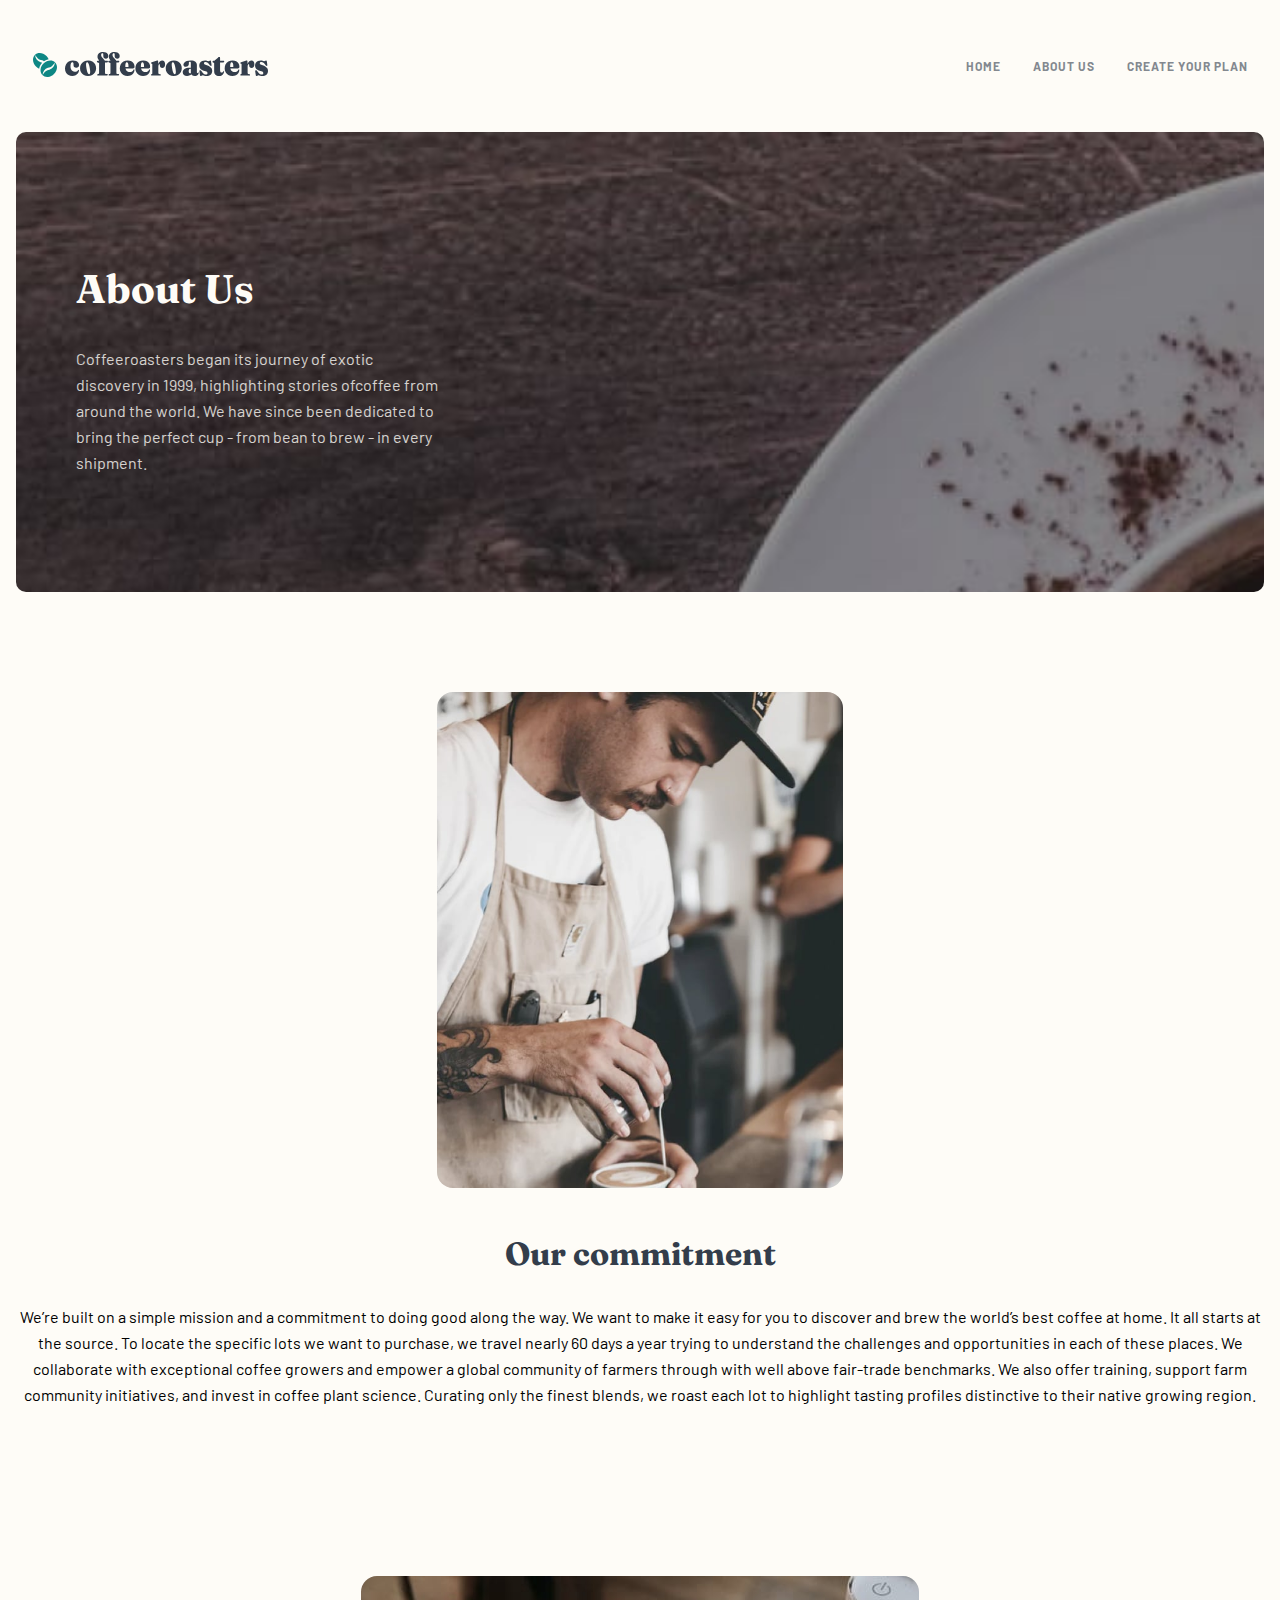
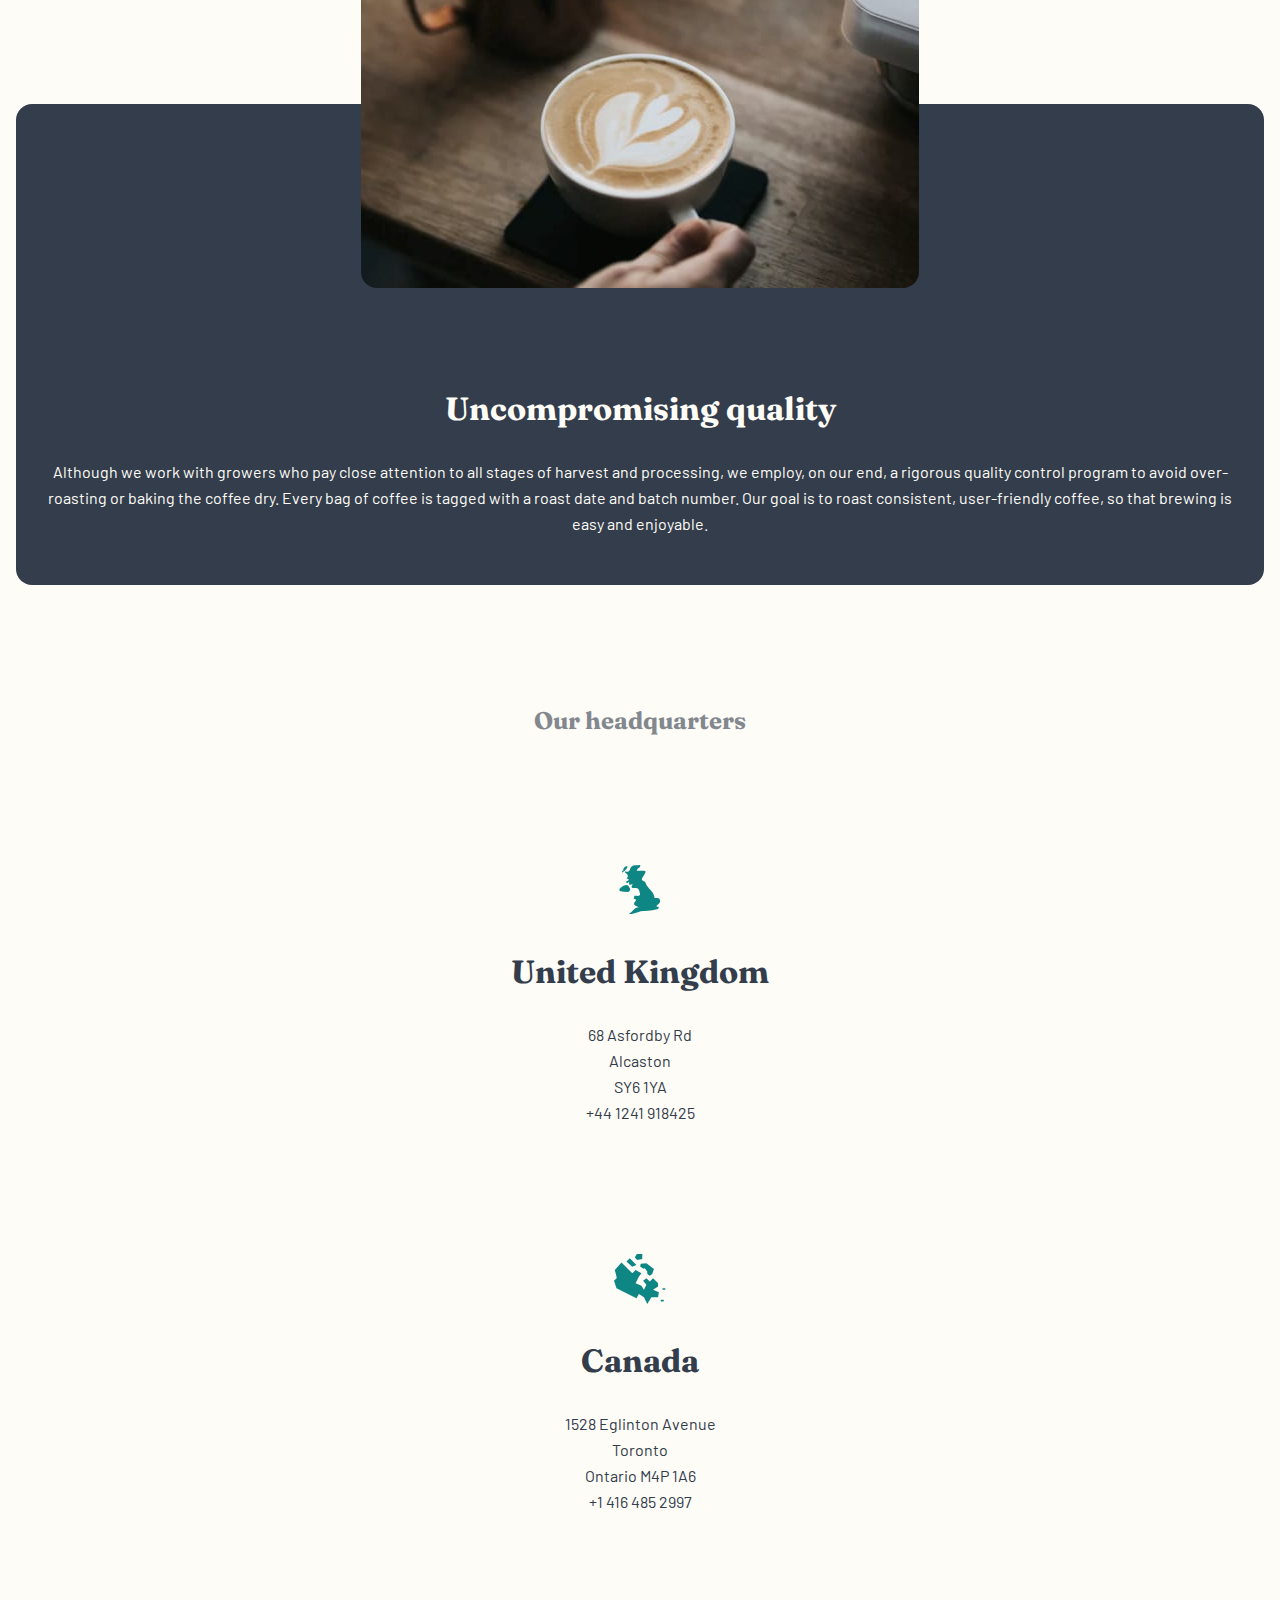
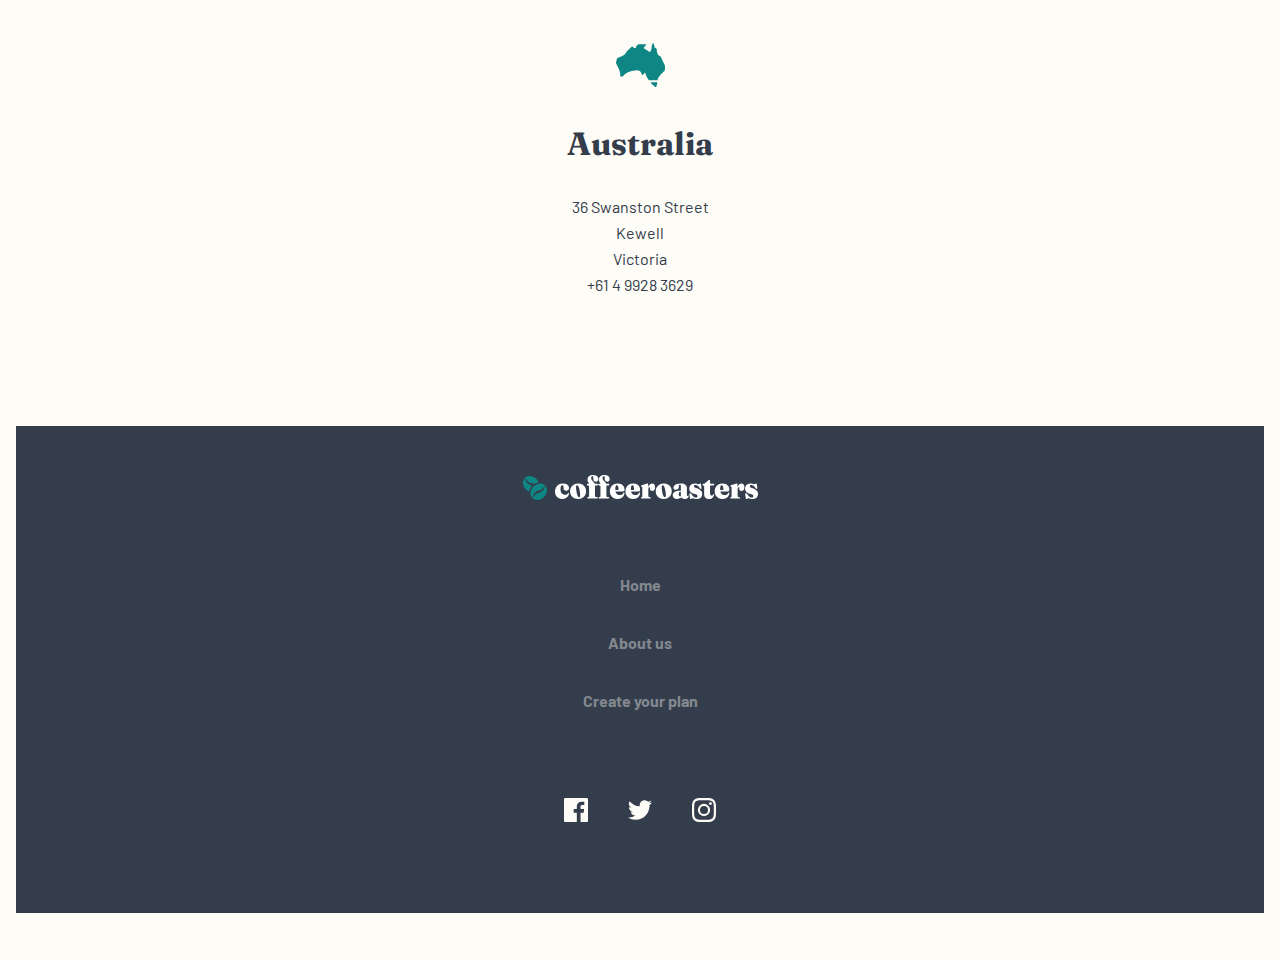
==== about.html @ 96680d14 "process tabelt version done and made a few minor adjustments to other sections" ====
<!DOCTYPE html>
<html lang="en">

<head>
  <meta charset="UTF-8">
  <meta name="viewport" content="width=device-width, initial-scale=1.0">

  <link rel="icon" type="image/png" sizes="32x32" href="./assets/favicon-32x32.png">
  <link rel="preconnect" href="https://fonts.gstatic.com">
  <link href="https://fonts.googleapis.com/css2?family=Barlow:wght@400;700&family=Fraunces:wght@900&display=swap"
    rel="stylesheet">
  <link rel="stylesheet" href="./css/styles.min.css">
  <title>About | Coffeeroasters subscription site</title>
</head>

<body>

  <header>
    <nav class="nav">
      <div class="container">
        <div class="nav__logo">
          <a href="#">
            <img src="./assets/shared/desktop/logo.svg" alt="image of coffeeroasters logo">
          </a>
        </div>
        <a class="nav__mobile-btn" href="#" aria-label="Open mobile menu">
          <img id="toggleBtnImg" src="./assets/shared/mobile/icon-hamburger.svg" alt="open mobile menu bars">
        </a>
        <div class="nav__mobile-menu close">
          <ul class="nav__list">
            <li class="nav__item"><a class="nav__link" href="index.html">Home</a></li>
            <li class="nav__item"><a class="nav__link" href="about.html">About us</a></li>
            <li class="nav__item"><a class="nav__link" href="plan.html">Create your plan</a></li>
          </ul>
        </div>

        <div class="nav__menu">
          <ul class="nav__list">
            <li class="nav__item"><a class="nav__link" href="#">Home</a></li>
            <li class="nav__item"><a class="nav__link" href="about.html">About us</a></li>
            <li class="nav__item"><a class="nav__link" href="plan.html">Create your plan</a></li>
          </ul>
        </div>
      </div>
    </nav>
  </header>

  <div class="container">
    <section class="banner" id="aboutBanner">
      <div class="banner__inner">
        <h2>About Us</h2>
        <p> Coffeeroasters began its journey of exotic discovery in 1999, highlighting stories ofcoffee from around the
          world. We have since been dedicated to bring the perfect cup - from bean to brew - in every shipment.
        </p>
      </div>
    </section>
  </div>

  <main>
    <div class="container">

      <section class="commitment">
        <img src="./assets/about/mobile/image-commitment.jpg" alt="image of a worker making coffee">
        <div>
          <h3>Our commitment</h3>
          <p> We’re built on a simple mission and a commitment to doing good along the way. We want to make it easy for
            you to discover and brew the world’s best coffee at home. It all starts at the source. To locate the
            specific
            lots we want to purchase, we travel nearly 60 days a year trying to understand the challenges and
            opportunities in each of these places. We collaborate with exceptional coffee growers and empower a global
            community of farmers through with well above fair-trade benchmarks. We also offer training, support farm
            community initiatives, and invest in coffee plant science. Curating only the finest blends, we roast each
            lot
            to highlight tasting profiles distinctive to their native growing region.</p>
        </div>
      </section>

      <section class="quality">
        <img src="./assets/about/mobile/image-quality.jpg" alt="image of quality coffee sitting on a table">
        <div>
          <h3>Uncompromising quality</h3>
          <p> Although we work with growers who pay close attention to all stages of harvest and processing, we employ,
            on
            our end, a rigorous quality control program to avoid over-roasting or baking the coffee dry. Every bag of
            coffee is tagged with a roast date and batch number. Our goal is to roast consistent, user-friendly coffee,
            so
            that brewing is easy and enjoyable.</p>
        </div>
      </section>

      <section class="locations">
        <h4>Our headquarters</h4>

        <div class="locations__all-locations">

          <div class="locations__location">
            <img src="./assets/about/desktop/illustration-uk.svg" alt="image illustration of the United Kingdom">
            <h3>United Kingdom</h3>
            <address>
              68 Asfordby Rd<br />
              Alcaston<br />
              SY6 1YA<br />
              +44 1241 918425<br />
            </address>
          </div>

          <div class="locations__location">
            <img src="./assets/about/desktop/illustration-canada.svg" alt="image illustration of Canada">
            <h3>Canada</h3>
            <address>
              1528 Eglinton Avenue<br />
              Toronto<br />
              Ontario M4P 1A6<br />
              +1 416 485 2997<br />
            </address>
          </div>

          <div class="locations__location">
            <img src="./assets/about/desktop/illustration-australia.svg" alt="image illustration of Australia">
            <h3>Australia</h3>
            <address>
              36 Swanston Street<br />
              Kewell<br />
              Victoria<br />
              +61 4 9928 3629<br />
            </address>
          </div>

        </div>
      </section>

    </div>
  </main>

  <div class="container">
    <footer class="footer">
      <div class="footer__logo">
        <a href="#">
          <img src="./assets/shared/desktop/logo-white.svg" alt="">
        </a>
      </div>
      <ul class="footer__list">
        <li class="footer__item"><a class="footer__link" href="index.html">Home</a></li>
        <li class="footer__item"><a class="footer__link" href="about.html">About us</a></li>
        <li class="footer__item"><a class="footer__link" href="plan.html">Create your plan</a></li>
      </ul>
      <ul class="footer__social">
        <li>
          <a href="">
            <img src="./assets/shared/desktop/icon-facebook.svg" alt="Facebook link to Joseph Lynn's profile">
          </a>
        </li>
        <li>
          <a href="">
            <img src="./assets/shared/desktop/icon-twitter.svg" alt="Twitter link to Joseph Lynn's profile">
          </a>
        </li>
        <li>
          <a href="">
            <img src="./assets/shared/desktop/icon-instagram.svg" alt="Insagram link to Joseph Lynn's profile">
          </a>
        </li>
      </ul>
    </footer>
  </div>

  <script src="./main.js"></script>
</body>

</html>
---- css/styles.min.css ----
/*! normalize.css v8.0.1 | MIT License | github.com/necolas/normalize.css */html{line-height:1.15;-webkit-text-size-adjust:100%}body{margin:0}main{display:block}h1{font-size:2em;margin:0.67em 0}hr{-webkit-box-sizing:content-box;box-sizing:content-box;height:0;overflow:visible}pre{font-family:monospace, monospace;font-size:1em}a{background-color:transparent}abbr[title]{border-bottom:none;text-decoration:underline;-webkit-text-decoration:underline dotted;text-decoration:underline dotted}b,strong{font-weight:bolder}code,kbd,samp{font-family:monospace, monospace;font-size:1em}small{font-size:80%}sub,sup{font-size:75%;line-height:0;position:relative;vertical-align:baseline}sub{bottom:-0.25em}sup{top:-0.5em}img{border-style:none}button,input,optgroup,select,textarea{font-family:inherit;font-size:100%;line-height:1.15;margin:0}button,input{overflow:visible}button,select{text-transform:none}button,[type="button"],[type="reset"],[type="submit"]{-webkit-appearance:button}button::-moz-focus-inner,[type="button"]::-moz-focus-inner,[type="reset"]::-moz-focus-inner,[type="submit"]::-moz-focus-inner{border-style:none;padding:0}button:-moz-focusring,[type="button"]:-moz-focusring,[type="reset"]:-moz-focusring,[type="submit"]:-moz-focusring{outline:1px dotted ButtonText}fieldset{padding:0.35em 0.75em 0.625em}legend{-webkit-box-sizing:border-box;box-sizing:border-box;color:inherit;display:table;max-width:100%;padding:0;white-space:normal}progress{vertical-align:baseline}textarea{overflow:auto}[type="checkbox"],[type="radio"]{-webkit-box-sizing:border-box;box-sizing:border-box;padding:0}[type="number"]::-webkit-inner-spin-button,[type="number"]::-webkit-outer-spin-button{height:auto}[type="search"]{-webkit-appearance:textfield;outline-offset:-2px}[type="search"]::-webkit-search-decoration{-webkit-appearance:none}::-webkit-file-upload-button{-webkit-appearance:button;font:inherit}details{display:block}summary{display:list-item}template{display:none}[hidden]{display:none}img{max-width:100%}header{position:relative;margin-top:2rem;margin-bottom:2rem;min-height:3rem}ul{list-style-type:none;margin:0;padding:0}body{margin-bottom:3rem}button{cursor:pointer}body{font-family:'Barlow', sans-serif;font-size:1rem;line-height:1.625rem}h1,h2,h3,h4,.alt-title{font-family:'Fraunces', serif}.alt-title{font-size:3.375rem;line-height:4.5rem;text-transform:lowercase}@media (min-width: 36rem){.alt-title{font-size:4.375rem}}@media (min-width: 48rem){.alt-title{font-size:6.375rem}}@media (min-width: 62rem){.alt-title{font-size:9.375rem}}h1{font-size:4.5rem;line-height:4.5rem}h2{font-size:2.5rem;line-height:3rem}h3{font-size:2rem;line-height:2.25rem}h4{font-size:1.5rem;line-height:2rem}nav{font-family:'Barlow', sans-serif;font-size:.75rem;line-height:.938rem;letter-spacing:1px}@media (min-width: 0){.nav__link{font-family:'Fraunces', serif;font-size:2rem;line-height:2.25rem}}@media (min-width: 48rem){.nav__link{font-family:'Barlow', sans-serif;font-size:.75rem;line-height:2.25rem;text-transform:uppercase;font-weight:700}}.process__card-number{font-family:'Fraunces', serif}.btn{font-family:'Fraunces', serif}.container{padding-right:1rem;padding-left:1rem;margin-right:auto;margin-left:auto}.open{display:block}.close{display:none}.question{color:#83888F}.light-text{color:#FEFCF7 !important}.dark-bg{background-color:#333D4B;color:#FEFCF7;padding:1rem;border-radius:1rem}.dark-bg p{opacity:.8}.nav{display:-webkit-box;display:-ms-flexbox;display:flex;-webkit-box-align:center;-ms-flex-align:center;align-items:center}.nav__logo{-webkit-box-flex:1;-ms-flex:1;flex:1}.nav__logo a{padding:1rem;display:block}.nav__logo a>img{max-width:12rem}@media (min-width: 28.125rem){.nav__logo a>img{max-width:100%}}.nav__menu{display:none}@media (min-width: 48rem){.nav__menu{display:-webkit-box;display:-ms-flexbox;display:flex;-webkit-box-flex:2;-ms-flex:2;flex:2}}.nav__mobile-menu{position:absolute;top:5rem;left:0;right:0;width:100%;z-index:1;min-height:20rem;height:100vh;background:#fefcf7;background:-webkit-gradient(linear, left bottom, left top, from(rgba(254,252,247,0.5)), color-stop(55%, #fefcf7));background:linear-gradient(0deg, rgba(254,252,247,0.5) 0%, #fefcf7 55%)}@media (min-width: 48rem){.nav__mobile-menu{display:none}}.nav__list{width:100%;display:-webkit-box;display:-ms-flexbox;display:flex;-webkit-box-pack:center;-ms-flex-pack:center;justify-content:center;-webkit-box-orient:vertical;-webkit-box-direction:normal;-ms-flex-direction:column;flex-direction:column;-webkit-box-align:center;-ms-flex-align:center;align-items:center;margin-top:3rem}@media (min-width: 48rem){.nav__list{padding-right:1rem;-webkit-box-pack:end;-ms-flex-pack:end;justify-content:flex-end;-webkit-box-orient:horizontal;-webkit-box-direction:normal;-ms-flex-direction:row;flex-direction:row;margin:0}}.nav__item{text-align:center;margin-top:1rem;margin-bottom:1.25rem;-webkit-box-pack:center;-ms-flex-pack:center;justify-content:center}@media (min-width: 48rem){.nav__item{max-width:100%;margin:0}}.nav__link{text-decoration:none;color:#333D4B;width:100%;padding:1rem;display:block}@media (min-width: 48rem){.nav__link{color:#83888F}}.nav__mobile-btn{margin-top:.45rem;padding:1rem;-ms-flex-item-align:center;-ms-grid-row-align:center;align-self:center}@media (min-width: 48rem){.nav__mobile-btn{display:none}}.nav .container{width:100%;display:-webkit-box;display:-ms-flexbox;display:flex;-webkit-box-align:center;-ms-flex-align:center;align-items:center;-webkit-box-pack:justify;-ms-flex-pack:justify;justify-content:space-between;-ms-flex-wrap:wrap;flex-wrap:wrap}#homeBanner{background:url("../../assets/home/mobile/image-hero-coffeepress.jpg");background-repeat:no-repeat;background-size:cover}@media (min-width: 48rem){#homeBanner{background:url("../../assets/home/tablet/image-hero-coffeepress.jpg");background-repeat:no-repeat;background-size:cover;background-position:right}}#aboutBanner{background:url("../../assets/about/mobile/image-hero-whitecup.jpg");background-repeat:no-repeat;background-size:cover}.banner{border-radius:10px;margin-bottom:6.25rem}.banner__inner{text-align:center;padding:6.25rem 1.5rem;color:#FEFCF7;max-width:18.75rem;margin:0 auto}@media (min-width: 48rem){.banner__inner{text-align:left;margin:0;padding:6.25rem 3.75rem;max-width:22.75rem}}.banner__inner p{opacity:.8}.products{margin-top:6rem;text-align:center}@media (min-width: 48rem){.products__grid{display:-ms-grid;display:grid;gap:3rem;padding:3rem}}.products__heading{background:-webkit-gradient(linear, left top, left bottom, from(#979797), color-stop(110%, #fefcf7));background:linear-gradient(#979797, #fefcf7 110%);background-clip:text;-webkit-background-clip:text;-webkit-text-fill-color:transparent}@media (min-width: 48rem){.products__heading{margin-bottom:-4rem}}.products__product-name{color:#333D4B}.products__product-description{color:#333D4B}.products__product{margin-bottom:3rem}@media (min-width: 48rem){.products__product{margin:0;display:-ms-grid;display:grid;gap:3rem;-ms-grid-columns:(1fr)[2];grid-template-columns:repeat(2, 1fr)}}.products__product-img{max-height:15rem;margin:0 auto}.products__product-details{text-align:center}@media (min-width: 48rem){.products__product-details{text-align:left}}.why-us{margin-top:6rem;padding-top:2rem;text-align:center;color:#FEFCF7}.why-us__container{background-color:#333D4B;border-radius:1rem 1rem 0 0}.why-us__inner{padding:1.5rem}@media (min-width: 48rem){.why-us__inner{max-width:33rem;margin:0 auto}}.why-us__inner p{opacity:.8;color:#FEFCF7}.why-us__reasons{margin-bottom:6.25rem;padding:1.5rem;display:-ms-grid;display:grid;gap:1.5rem;background:url("../../assets/about/desktop/bg-quality.png");background-repeat:no-repeat;background-size:105% 50%;background-position:top;border-bottom-left-radius:1rem}@media (min-width: 48rem){.why-us__reasons{padding:1.5rem 3rem 3rem 3rem}}.why-us__reason{background-color:#0E8784;border-radius:1rem;padding:4rem 1.75rem;display:-webkit-box;display:-ms-flexbox;display:flex;-webkit-box-orient:vertical;-webkit-box-direction:normal;-ms-flex-direction:column;flex-direction:column}@media (min-width: 48rem){.why-us__reason{display:-ms-grid;display:grid;gap:2rem;-ms-grid-columns:1fr 2fr;grid-template-columns:1fr 2fr;-webkit-box-align:center;-ms-flex-align:center;align-items:center;text-align:left}}.why-us__reason-img{padding:1rem;margin:0 auto}.why-us__reason-text{margin:0 auto;max-width:15rem}@media (min-width: 48rem){.why-us__reason-text{text-align:left;max-width:30rem}}@media (min-width: 48rem){.why-us__reason-details{max-width:30rem}}@media (min-width: 48rem){.why-us__reason-details h4{margin:0 0 1rem 0}}.process{text-align:center}@media (min-width: 48rem){.process{text-align:left}}.process a{margin-left:1rem}.process__line{margin-left:1rem;display:block;height:2px;border-top:2px solid #FDD6BA;max-width:70%;position:relative}.process__line-dot{position:absolute;top:0;left:0;height:25px;width:25px;border-radius:50%;border:1px solid #0E8784;background-color:#FEFCF7;margin-top:-.95rem}.process__line #circle2{left:50%}.process__line #circle3{left:100%}.process__heading{color:#83888F}@media (min-width: 48rem){.process__heading{margin-left:1rem;margin-bottom:4rem}}.process__cards{margin-top:5rem;display:-ms-grid;display:grid;gap:2rem;-ms-grid-columns:1fr;grid-template-columns:1fr}@media (min-width: 48rem){.process__cards{-ms-grid-columns:(1fr)[3];grid-template-columns:repeat(3, 1fr)}}.process__card{padding:1rem}.process__card-number{color:#FDD6BA;font-size:4.5rem}.process__card-heading{color:#333D4B}.footer{margin-top:8rem;background-color:#333D4B;color:#FEFCF7;padding:3rem;text-align:center}.footer__logo{margin:0 auto;margin-bottom:3rem}.footer__logo a{display:block}.footer__link{text-decoration:none;color:#83888F;padding:1rem;display:block;font-weight:700}.footer__social{margin-top:2rem;padding:1rem;display:-webkit-box;display:-ms-flexbox;display:flex;-webkit-box-pack:center;-ms-flex-pack:center;justify-content:center;-webkit-box-align:center;-ms-flex-align:center;align-items:center}.footer__social a{display:block;padding:1.25rem}.commitment{margin-top:6rem;margin-bottom:7.5rem;display:-ms-grid;display:grid;gap:1rem;text-align:center}.commitment h3{color:#333D4B}.commitment img{border-radius:1rem;max-height:31rem;margin:0 auto}.commitment p{margin-top:0}.quality{margin-top:17.5rem;color:#FEFCF7;background-color:#333D4B;border-radius:1rem;padding:2rem;text-align:center}.quality img{border-radius:1rem;margin-top:-10rem;margin-bottom:4rem}.locations{margin-top:7.5rem;text-align:center}.locations h4{color:#83888F}.locations__all-locations{display:-ms-grid;display:grid;gap:2rem}.locations__location{margin-top:6rem}.locations__location address{font-style:normal;color:#333D4B}.locations__location h3{color:#333D4B}.summary{margin-top:6rem;text-align:center;position:relative}.summary__order{text-align:left;background-color:#333D4B;color:#FEFCF7;border-radius:1rem;padding:1.5rem;margin-bottom:2rem}.summary__heading{opacity:.5;text-transform:uppercase}.summary__text{color:#0E8784}.btn{display:inline-block;font-weight:400;text-align:center;white-space:nowrap;vertical-align:middle;-webkit-user-select:none;-moz-user-select:none;-ms-user-select:none;user-select:none;border:1px solid transparent;padding:.938rem 1.875rem;font-size:1rem;line-height:1.5;border-radius:.25rem;-webkit-transition:color .15s ease-in-out,background-color .15s ease-in-out,border-color .15s ease-in-out,-webkit-box-shadow .15s ease-in-out;transition:color .15s ease-in-out,background-color .15s ease-in-out,border-color .15s ease-in-out,-webkit-box-shadow .15s ease-in-out;transition:color .15s ease-in-out,background-color .15s ease-in-out,border-color .15s ease-in-out,box-shadow .15s ease-in-out;transition:color .15s ease-in-out,background-color .15s ease-in-out,border-color .15s ease-in-out,box-shadow .15s ease-in-out,-webkit-box-shadow .15s ease-in-out}.btn-default{color:#FEFCF7;background-color:#0E8784;text-decoration:none;margin-top:1.5rem}.btn-main{color:#FEFCF7;background-color:#66D2CF;text-decoration:none;margin-top:1.5rem}.options{display:-ms-grid;display:grid;gap:1rem}.options input[type="radio"]{height:0;width:0}.options input[type="radio"]:not(:disabled) ~ label{cursor:pointer}.options input[type="radio"]:disabled ~ label{color:#bcc2bf;border-color:#bcc2bf;-webkit-box-shadow:none;box-shadow:none;cursor:not-allowed}.options label{display:block;background-color:#F4F1EB;color:#333D4B;border-radius:1rem;padding:1.5rem 1.5rem}.options input[type="radio"]:checked+label{background-color:#0E8784;color:#FEFCF7}.options input[type="radio"]:focus+label{background-color:#0E8784;color:#FEFCF7}.options input[type="radio"]:hover+label{background-color:#FDD6BA;color:#333D4B}.options h4{margin:0}.options p{margin-bottom:0}.modal{position:fixed;top:0;left:0;right:0;bottom:0;display:-webkit-box;display:-ms-flexbox;display:flex;-webkit-box-align:center;-ms-flex-align:center;align-items:center;-webkit-box-pack:center;-ms-flex-pack:center;justify-content:center;-webkit-box-orient:vertical;-webkit-box-direction:normal;-ms-flex-direction:column;flex-direction:column;padding:1rem;background:rgba(0,0,0,0.8);cursor:pointer;visibility:hidden;opacity:0;-webkit-transition:all 0.35s ease-in;transition:all 0.35s ease-in}.modal__inner{position:relative;max-width:800px;max-height:80vh;border-radius:1rem;background:#FEFCF7;overflow:auto;cursor:default}.modal__header{z-index:2;color:#FEFCF7;margin:0;background-color:#333D4B;padding:2rem;min-height:0}.modal__header h3{margin:0}.modal__body{color:#83888F;padding:0 2rem 2rem 2rem}.modal__body h4{margin-bottom:0}.modal__body footer{text-align:center}.is-visible{visibility:visible;opacity:1}body{background-color:#FEFCF7}
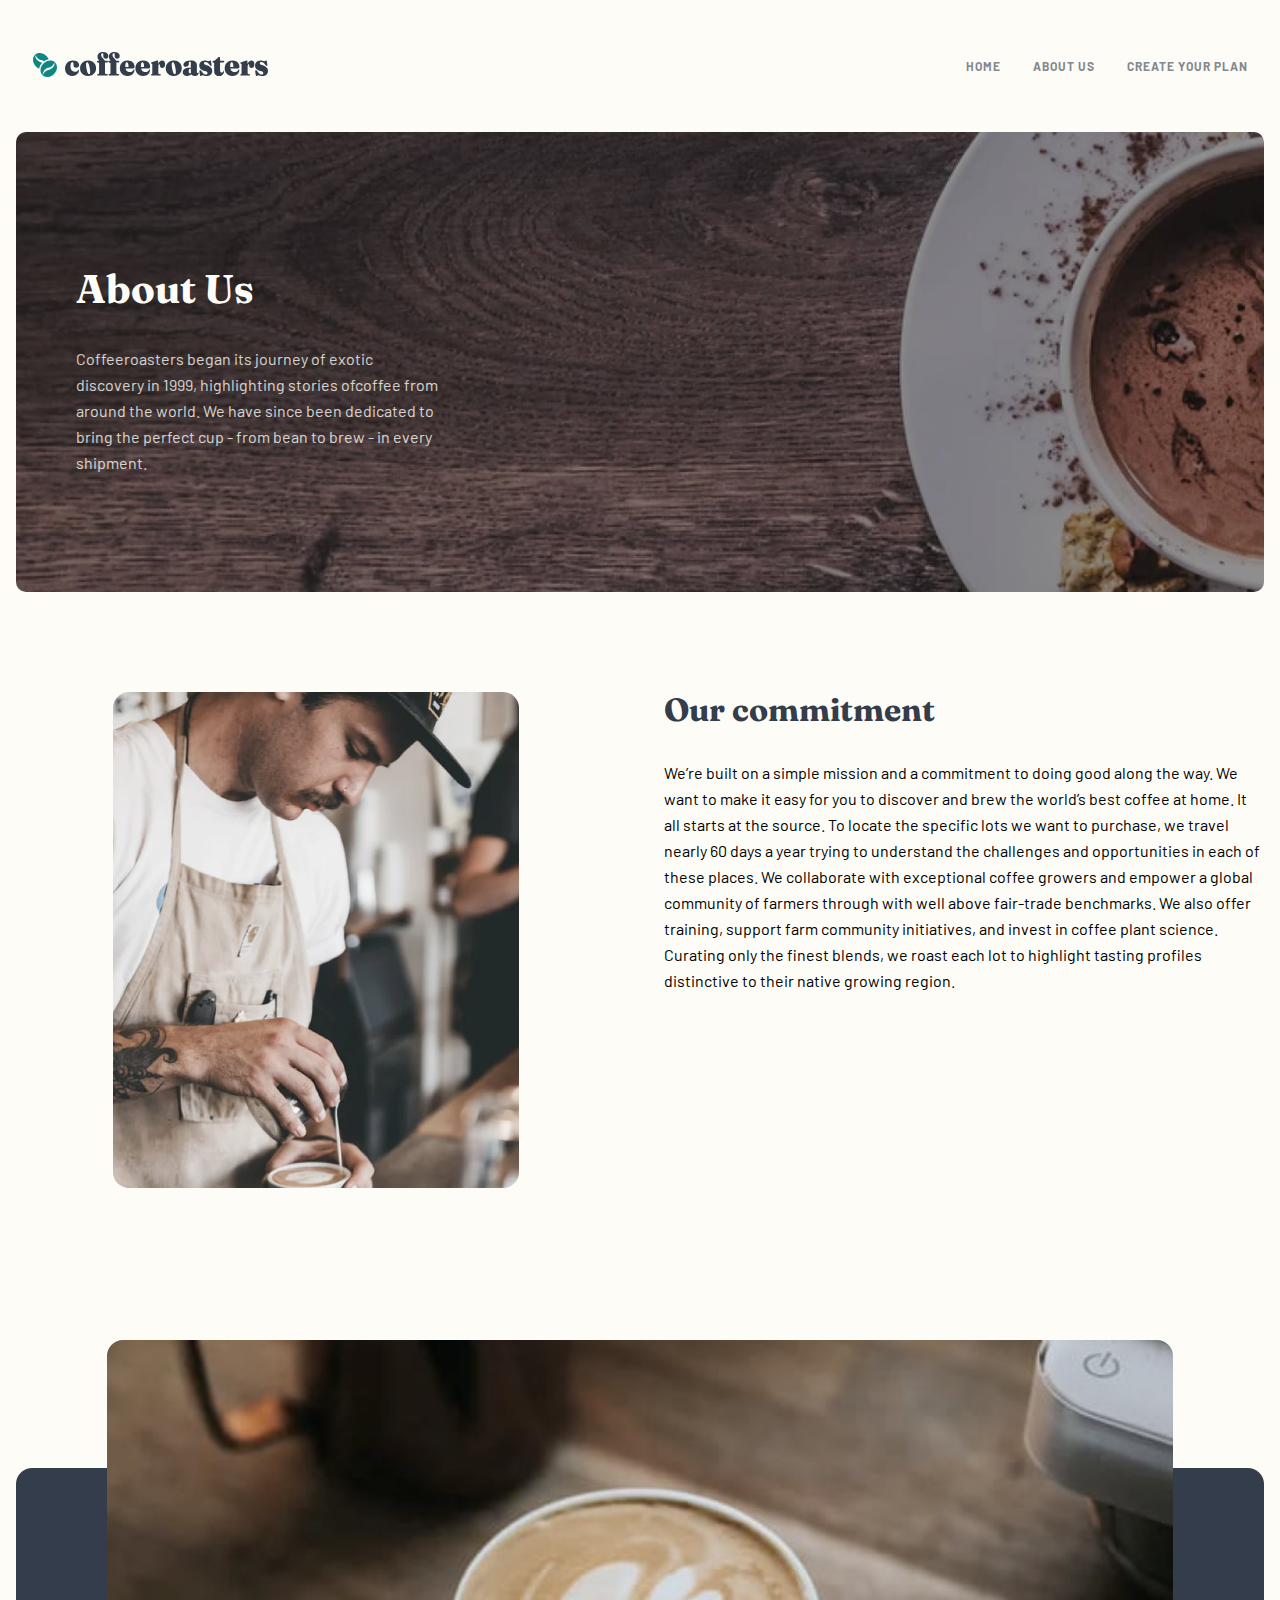
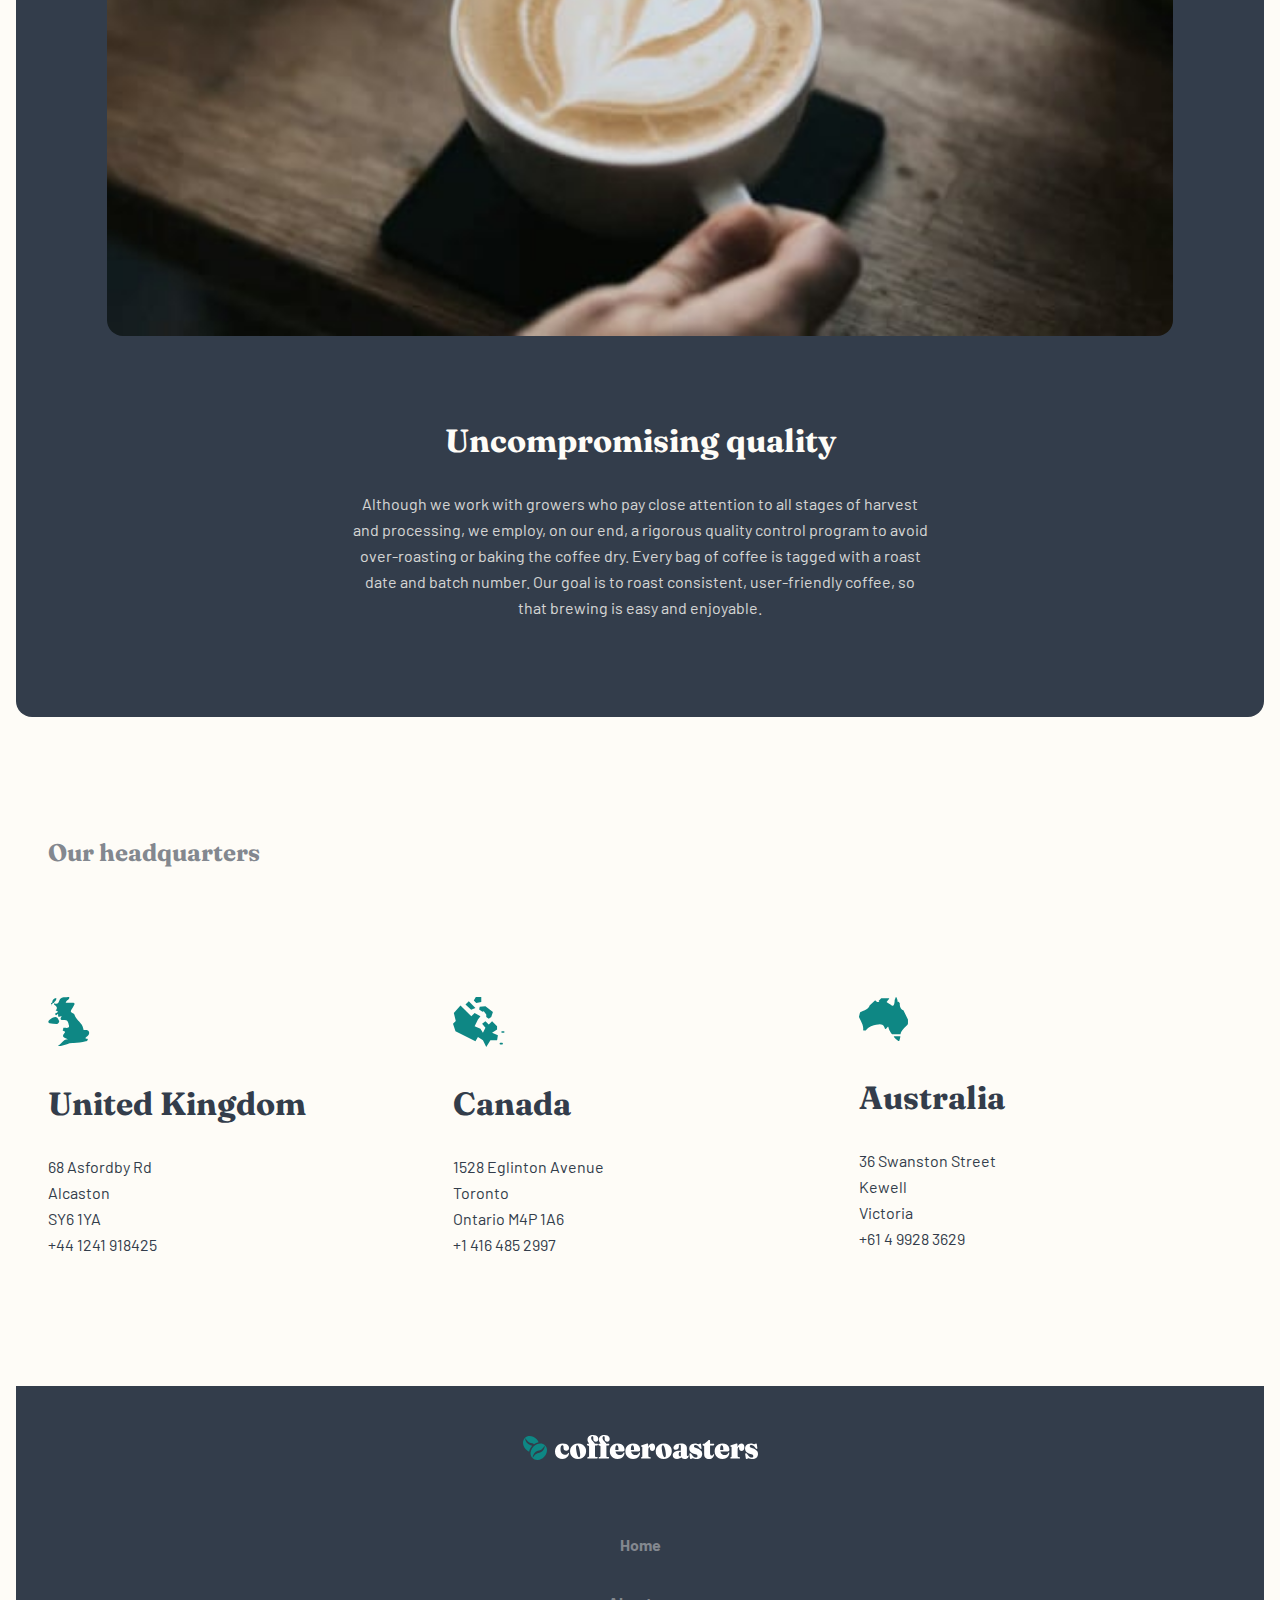
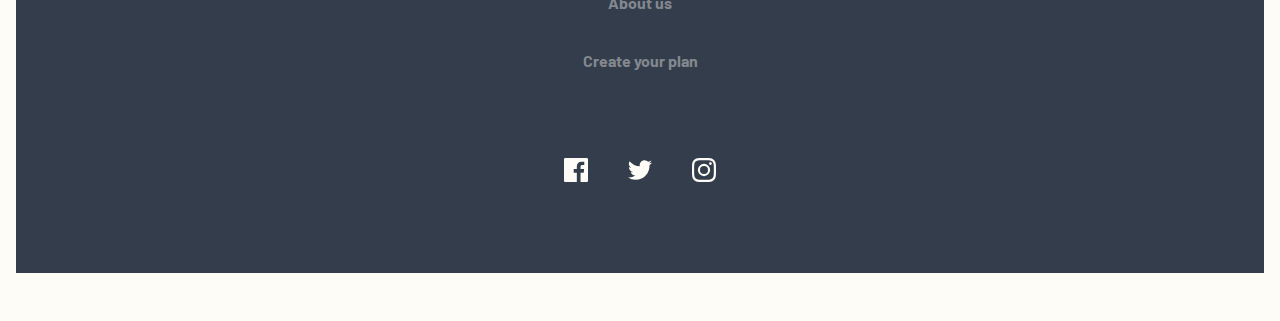
==== commit d8b11175: "added more layout changes" ====
--- a/about.html
+++ b/about.html
@@ -36,7 +36,7 @@
 
         <div class="nav__menu">
           <ul class="nav__list">
-            <li class="nav__item"><a class="nav__link" href="#">Home</a></li>
+            <li class="nav__item"><a class="nav__link" href="index.html">Home</a></li>
             <li class="nav__item"><a class="nav__link" href="about.html">About us</a></li>
             <li class="nav__item"><a class="nav__link" href="plan.html">Create your plan</a></li>
           </ul>
@@ -77,7 +77,7 @@
 
       <section class="quality">
         <img src="./assets/about/mobile/image-quality.jpg" alt="image of quality coffee sitting on a table">
-        <div>
+        <div class="quality__details">
           <h3>Uncompromising quality</h3>
           <p> Although we work with growers who pay close attention to all stages of harvest and processing, we employ,
             on
--- a/css/styles.min.css
+++ b/css/styles.min.css
@@ -1 +1 @@
-/*! normalize.css v8.0.1 | MIT License | github.com/necolas/normalize.css */html{line-height:1.15;-webkit-text-size-adjust:100%}body{margin:0}main{display:block}h1{font-size:2em;margin:0.67em 0}hr{-webkit-box-sizing:content-box;box-sizing:content-box;height:0;overflow:visible}pre{font-family:monospace, monospace;font-size:1em}a{background-color:transparent}abbr[title]{border-bottom:none;text-decoration:underline;-webkit-text-decoration:underline dotted;text-decoration:underline dotted}b,strong{font-weight:bolder}code,kbd,samp{font-family:monospace, monospace;font-size:1em}small{font-size:80%}sub,sup{font-size:75%;line-height:0;position:relative;vertical-align:baseline}sub{bottom:-0.25em}sup{top:-0.5em}img{border-style:none}button,input,optgroup,select,textarea{font-family:inherit;font-size:100%;line-height:1.15;margin:0}button,input{overflow:visible}button,select{text-transform:none}button,[type="button"],[type="reset"],[type="submit"]{-webkit-appearance:button}button::-moz-focus-inner,[type="button"]::-moz-focus-inner,[type="reset"]::-moz-focus-inner,[type="submit"]::-moz-focus-inner{border-style:none;padding:0}button:-moz-focusring,[type="button"]:-moz-focusring,[type="reset"]:-moz-focusring,[type="submit"]:-moz-focusring{outline:1px dotted ButtonText}fieldset{padding:0.35em 0.75em 0.625em}legend{-webkit-box-sizing:border-box;box-sizing:border-box;color:inherit;display:table;max-width:100%;padding:0;white-space:normal}progress{vertical-align:baseline}textarea{overflow:auto}[type="checkbox"],[type="radio"]{-webkit-box-sizing:border-box;box-sizing:border-box;padding:0}[type="number"]::-webkit-inner-spin-button,[type="number"]::-webkit-outer-spin-button{height:auto}[type="search"]{-webkit-appearance:textfield;outline-offset:-2px}[type="search"]::-webkit-search-decoration{-webkit-appearance:none}::-webkit-file-upload-button{-webkit-appearance:button;font:inherit}details{display:block}summary{display:list-item}template{display:none}[hidden]{display:none}img{max-width:100%}header{position:relative;margin-top:2rem;margin-bottom:2rem;min-height:3rem}ul{list-style-type:none;margin:0;padding:0}body{margin-bottom:3rem}button{cursor:pointer}body{font-family:'Barlow', sans-serif;font-size:1rem;line-height:1.625rem}h1,h2,h3,h4,.alt-title{font-family:'Fraunces', serif}.alt-title{font-size:3.375rem;line-height:4.5rem;text-transform:lowercase}@media (min-width: 36rem){.alt-title{font-size:4.375rem}}@media (min-width: 48rem){.alt-title{font-size:6.375rem}}@media (min-width: 62rem){.alt-title{font-size:9.375rem}}h1{font-size:4.5rem;line-height:4.5rem}h2{font-size:2.5rem;line-height:3rem}h3{font-size:2rem;line-height:2.25rem}h4{font-size:1.5rem;line-height:2rem}nav{font-family:'Barlow', sans-serif;font-size:.75rem;line-height:.938rem;letter-spacing:1px}@media (min-width: 0){.nav__link{font-family:'Fraunces', serif;font-size:2rem;line-height:2.25rem}}@media (min-width: 48rem){.nav__link{font-family:'Barlow', sans-serif;font-size:.75rem;line-height:2.25rem;text-transform:uppercase;font-weight:700}}.process__card-number{font-family:'Fraunces', serif}.btn{font-family:'Fraunces', serif}.container{padding-right:1rem;padding-left:1rem;margin-right:auto;margin-left:auto}.open{display:block}.close{display:none}.question{color:#83888F}.light-text{color:#FEFCF7 !important}.dark-bg{background-color:#333D4B;color:#FEFCF7;padding:1rem;border-radius:1rem}.dark-bg p{opacity:.8}.nav{display:-webkit-box;display:-ms-flexbox;display:flex;-webkit-box-align:center;-ms-flex-align:center;align-items:center}.nav__logo{-webkit-box-flex:1;-ms-flex:1;flex:1}.nav__logo a{padding:1rem;display:block}.nav__logo a>img{max-width:12rem}@media (min-width: 28.125rem){.nav__logo a>img{max-width:100%}}.nav__menu{display:none}@media (min-width: 48rem){.nav__menu{display:-webkit-box;display:-ms-flexbox;display:flex;-webkit-box-flex:2;-ms-flex:2;flex:2}}.nav__mobile-menu{position:absolute;top:5rem;left:0;right:0;width:100%;z-index:1;min-height:20rem;height:100vh;background:#fefcf7;background:-webkit-gradient(linear, left bottom, left top, from(rgba(254,252,247,0.5)), color-stop(55%, #fefcf7));background:linear-gradient(0deg, rgba(254,252,247,0.5) 0%, #fefcf7 55%)}@media (min-width: 48rem){.nav__mobile-menu{display:none}}.nav__list{width:100%;display:-webkit-box;display:-ms-flexbox;display:flex;-webkit-box-pack:center;-ms-flex-pack:center;justify-content:center;-webkit-box-orient:vertical;-webkit-box-direction:normal;-ms-flex-direction:column;flex-direction:column;-webkit-box-align:center;-ms-flex-align:center;align-items:center;margin-top:3rem}@media (min-width: 48rem){.nav__list{padding-right:1rem;-webkit-box-pack:end;-ms-flex-pack:end;justify-content:flex-end;-webkit-box-orient:horizontal;-webkit-box-direction:normal;-ms-flex-direction:row;flex-direction:row;margin:0}}.nav__item{text-align:center;margin-top:1rem;margin-bottom:1.25rem;-webkit-box-pack:center;-ms-flex-pack:center;justify-content:center}@media (min-width: 48rem){.nav__item{max-width:100%;margin:0}}.nav__link{text-decoration:none;color:#333D4B;width:100%;padding:1rem;display:block}@media (min-width: 48rem){.nav__link{color:#83888F}}.nav__mobile-btn{margin-top:.45rem;padding:1rem;-ms-flex-item-align:center;-ms-grid-row-align:center;align-self:center}@media (min-width: 48rem){.nav__mobile-btn{display:none}}.nav .container{width:100%;display:-webkit-box;display:-ms-flexbox;display:flex;-webkit-box-align:center;-ms-flex-align:center;align-items:center;-webkit-box-pack:justify;-ms-flex-pack:justify;justify-content:space-between;-ms-flex-wrap:wrap;flex-wrap:wrap}#homeBanner{background:url("../../assets/home/mobile/image-hero-coffeepress.jpg");background-repeat:no-repeat;background-size:cover}@media (min-width: 48rem){#homeBanner{background:url("../../assets/home/tablet/image-hero-coffeepress.jpg");background-repeat:no-repeat;background-size:cover;background-position:right}}#aboutBanner{background:url("../../assets/about/mobile/image-hero-whitecup.jpg");background-repeat:no-repeat;background-size:cover}.banner{border-radius:10px;margin-bottom:6.25rem}.banner__inner{text-align:center;padding:6.25rem 1.5rem;color:#FEFCF7;max-width:18.75rem;margin:0 auto}@media (min-width: 48rem){.banner__inner{text-align:left;margin:0;padding:6.25rem 3.75rem;max-width:22.75rem}}.banner__inner p{opacity:.8}.products{margin-top:6rem;text-align:center}@media (min-width: 48rem){.products__grid{display:-ms-grid;display:grid;gap:3rem;padding:3rem}}.products__heading{background:-webkit-gradient(linear, left top, left bottom, from(#979797), color-stop(110%, #fefcf7));background:linear-gradient(#979797, #fefcf7 110%);background-clip:text;-webkit-background-clip:text;-webkit-text-fill-color:transparent}@media (min-width: 48rem){.products__heading{margin-bottom:-4rem}}.products__product-name{color:#333D4B}.products__product-description{color:#333D4B}.products__product{margin-bottom:3rem}@media (min-width: 48rem){.products__product{margin:0;display:-ms-grid;display:grid;gap:3rem;-ms-grid-columns:(1fr)[2];grid-template-columns:repeat(2, 1fr)}}.products__product-img{max-height:15rem;margin:0 auto}.products__product-details{text-align:center}@media (min-width: 48rem){.products__product-details{text-align:left}}.why-us{margin-top:6rem;padding-top:2rem;text-align:center;color:#FEFCF7}.why-us__container{background-color:#333D4B;border-radius:1rem 1rem 0 0}.why-us__inner{padding:1.5rem}@media (min-width: 48rem){.why-us__inner{max-width:33rem;margin:0 auto}}.why-us__inner p{opacity:.8;color:#FEFCF7}.why-us__reasons{margin-bottom:6.25rem;padding:1.5rem;display:-ms-grid;display:grid;gap:1.5rem;background:url("../../assets/about/desktop/bg-quality.png");background-repeat:no-repeat;background-size:105% 50%;background-position:top;border-bottom-left-radius:1rem}@media (min-width: 48rem){.why-us__reasons{padding:1.5rem 3rem 3rem 3rem}}.why-us__reason{background-color:#0E8784;border-radius:1rem;padding:4rem 1.75rem;display:-webkit-box;display:-ms-flexbox;display:flex;-webkit-box-orient:vertical;-webkit-box-direction:normal;-ms-flex-direction:column;flex-direction:column}@media (min-width: 48rem){.why-us__reason{display:-ms-grid;display:grid;gap:2rem;-ms-grid-columns:1fr 2fr;grid-template-columns:1fr 2fr;-webkit-box-align:center;-ms-flex-align:center;align-items:center;text-align:left}}.why-us__reason-img{padding:1rem;margin:0 auto}.why-us__reason-text{margin:0 auto;max-width:15rem}@media (min-width: 48rem){.why-us__reason-text{text-align:left;max-width:30rem}}@media (min-width: 48rem){.why-us__reason-details{max-width:30rem}}@media (min-width: 48rem){.why-us__reason-details h4{margin:0 0 1rem 0}}.process{text-align:center}@media (min-width: 48rem){.process{text-align:left}}.process a{margin-left:1rem}.process__line{margin-left:1rem;display:block;height:2px;border-top:2px solid #FDD6BA;max-width:70%;position:relative}.process__line-dot{position:absolute;top:0;left:0;height:25px;width:25px;border-radius:50%;border:1px solid #0E8784;background-color:#FEFCF7;margin-top:-.95rem}.process__line #circle2{left:50%}.process__line #circle3{left:100%}.process__heading{color:#83888F}@media (min-width: 48rem){.process__heading{margin-left:1rem;margin-bottom:4rem}}.process__cards{margin-top:5rem;display:-ms-grid;display:grid;gap:2rem;-ms-grid-columns:1fr;grid-template-columns:1fr}@media (min-width: 48rem){.process__cards{-ms-grid-columns:(1fr)[3];grid-template-columns:repeat(3, 1fr)}}.process__card{padding:1rem}.process__card-number{color:#FDD6BA;font-size:4.5rem}.process__card-heading{color:#333D4B}.footer{margin-top:8rem;background-color:#333D4B;color:#FEFCF7;padding:3rem;text-align:center}.footer__logo{margin:0 auto;margin-bottom:3rem}.footer__logo a{display:block}.footer__link{text-decoration:none;color:#83888F;padding:1rem;display:block;font-weight:700}.footer__social{margin-top:2rem;padding:1rem;display:-webkit-box;display:-ms-flexbox;display:flex;-webkit-box-pack:center;-ms-flex-pack:center;justify-content:center;-webkit-box-align:center;-ms-flex-align:center;align-items:center}.footer__social a{display:block;padding:1.25rem}.commitment{margin-top:6rem;margin-bottom:7.5rem;display:-ms-grid;display:grid;gap:1rem;text-align:center}.commitment h3{color:#333D4B}.commitment img{border-radius:1rem;max-height:31rem;margin:0 auto}.commitment p{margin-top:0}.quality{margin-top:17.5rem;color:#FEFCF7;background-color:#333D4B;border-radius:1rem;padding:2rem;text-align:center}.quality img{border-radius:1rem;margin-top:-10rem;margin-bottom:4rem}.locations{margin-top:7.5rem;text-align:center}.locations h4{color:#83888F}.locations__all-locations{display:-ms-grid;display:grid;gap:2rem}.locations__location{margin-top:6rem}.locations__location address{font-style:normal;color:#333D4B}.locations__location h3{color:#333D4B}.summary{margin-top:6rem;text-align:center;position:relative}.summary__order{text-align:left;background-color:#333D4B;color:#FEFCF7;border-radius:1rem;padding:1.5rem;margin-bottom:2rem}.summary__heading{opacity:.5;text-transform:uppercase}.summary__text{color:#0E8784}.btn{display:inline-block;font-weight:400;text-align:center;white-space:nowrap;vertical-align:middle;-webkit-user-select:none;-moz-user-select:none;-ms-user-select:none;user-select:none;border:1px solid transparent;padding:.938rem 1.875rem;font-size:1rem;line-height:1.5;border-radius:.25rem;-webkit-transition:color .15s ease-in-out,background-color .15s ease-in-out,border-color .15s ease-in-out,-webkit-box-shadow .15s ease-in-out;transition:color .15s ease-in-out,background-color .15s ease-in-out,border-color .15s ease-in-out,-webkit-box-shadow .15s ease-in-out;transition:color .15s ease-in-out,background-color .15s ease-in-out,border-color .15s ease-in-out,box-shadow .15s ease-in-out;transition:color .15s ease-in-out,background-color .15s ease-in-out,border-color .15s ease-in-out,box-shadow .15s ease-in-out,-webkit-box-shadow .15s ease-in-out}.btn-default{color:#FEFCF7;background-color:#0E8784;text-decoration:none;margin-top:1.5rem}.btn-main{color:#FEFCF7;background-color:#66D2CF;text-decoration:none;margin-top:1.5rem}.options{display:-ms-grid;display:grid;gap:1rem}.options input[type="radio"]{height:0;width:0}.options input[type="radio"]:not(:disabled) ~ label{cursor:pointer}.options input[type="radio"]:disabled ~ label{color:#bcc2bf;border-color:#bcc2bf;-webkit-box-shadow:none;box-shadow:none;cursor:not-allowed}.options label{display:block;background-color:#F4F1EB;color:#333D4B;border-radius:1rem;padding:1.5rem 1.5rem}.options input[type="radio"]:checked+label{background-color:#0E8784;color:#FEFCF7}.options input[type="radio"]:focus+label{background-color:#0E8784;color:#FEFCF7}.options input[type="radio"]:hover+label{background-color:#FDD6BA;color:#333D4B}.options h4{margin:0}.options p{margin-bottom:0}.modal{position:fixed;top:0;left:0;right:0;bottom:0;display:-webkit-box;display:-ms-flexbox;display:flex;-webkit-box-align:center;-ms-flex-align:center;align-items:center;-webkit-box-pack:center;-ms-flex-pack:center;justify-content:center;-webkit-box-orient:vertical;-webkit-box-direction:normal;-ms-flex-direction:column;flex-direction:column;padding:1rem;background:rgba(0,0,0,0.8);cursor:pointer;visibility:hidden;opacity:0;-webkit-transition:all 0.35s ease-in;transition:all 0.35s ease-in}.modal__inner{position:relative;max-width:800px;max-height:80vh;border-radius:1rem;background:#FEFCF7;overflow:auto;cursor:default}.modal__header{z-index:2;color:#FEFCF7;margin:0;background-color:#333D4B;padding:2rem;min-height:0}.modal__header h3{margin:0}.modal__body{color:#83888F;padding:0 2rem 2rem 2rem}.modal__body h4{margin-bottom:0}.modal__body footer{text-align:center}.is-visible{visibility:visible;opacity:1}body{background-color:#FEFCF7}
+/*! normalize.css v8.0.1 | MIT License | github.com/necolas/normalize.css */html{line-height:1.15;-webkit-text-size-adjust:100%}body{margin:0}main{display:block}h1{font-size:2em;margin:0.67em 0}hr{-webkit-box-sizing:content-box;box-sizing:content-box;height:0;overflow:visible}pre{font-family:monospace, monospace;font-size:1em}a{background-color:transparent}abbr[title]{border-bottom:none;text-decoration:underline;-webkit-text-decoration:underline dotted;text-decoration:underline dotted}b,strong{font-weight:bolder}code,kbd,samp{font-family:monospace, monospace;font-size:1em}small{font-size:80%}sub,sup{font-size:75%;line-height:0;position:relative;vertical-align:baseline}sub{bottom:-0.25em}sup{top:-0.5em}img{border-style:none}button,input,optgroup,select,textarea{font-family:inherit;font-size:100%;line-height:1.15;margin:0}button,input{overflow:visible}button,select{text-transform:none}button,[type="button"],[type="reset"],[type="submit"]{-webkit-appearance:button}button::-moz-focus-inner,[type="button"]::-moz-focus-inner,[type="reset"]::-moz-focus-inner,[type="submit"]::-moz-focus-inner{border-style:none;padding:0}button:-moz-focusring,[type="button"]:-moz-focusring,[type="reset"]:-moz-focusring,[type="submit"]:-moz-focusring{outline:1px dotted ButtonText}fieldset{padding:0.35em 0.75em 0.625em}legend{-webkit-box-sizing:border-box;box-sizing:border-box;color:inherit;display:table;max-width:100%;padding:0;white-space:normal}progress{vertical-align:baseline}textarea{overflow:auto}[type="checkbox"],[type="radio"]{-webkit-box-sizing:border-box;box-sizing:border-box;padding:0}[type="number"]::-webkit-inner-spin-button,[type="number"]::-webkit-outer-spin-button{height:auto}[type="search"]{-webkit-appearance:textfield;outline-offset:-2px}[type="search"]::-webkit-search-decoration{-webkit-appearance:none}::-webkit-file-upload-button{-webkit-appearance:button;font:inherit}details{display:block}summary{display:list-item}template{display:none}[hidden]{display:none}img{max-width:100%}header{position:relative;margin-top:2rem;margin-bottom:2rem;min-height:3rem}ul{list-style-type:none;margin:0;padding:0}body{margin-bottom:3rem}button{cursor:pointer}body{font-family:'Barlow', sans-serif;font-size:1rem;line-height:1.625rem}h1,h2,h3,h4,.alt-title{font-family:'Fraunces', serif}.alt-title{font-size:3.375rem;line-height:4.5rem;text-transform:lowercase}@media (min-width: 36rem){.alt-title{font-size:4.375rem}}@media (min-width: 48rem){.alt-title{font-size:6.375rem}}@media (min-width: 62rem){.alt-title{font-size:9.375rem}}h1{font-size:4.5rem;line-height:4.5rem}h2{font-size:2.5rem;line-height:3rem}h3{font-size:2rem;line-height:2.25rem}h4{font-size:1.5rem;line-height:2rem}nav{font-family:'Barlow', sans-serif;font-size:.75rem;line-height:.938rem;letter-spacing:1px}@media (min-width: 0){.nav__link{font-family:'Fraunces', serif;font-size:2rem;line-height:2.25rem}}@media (min-width: 48rem){.nav__link{font-family:'Barlow', sans-serif;font-size:.75rem;line-height:2.25rem;text-transform:uppercase;font-weight:700}}.process__card-number{font-family:'Fraunces', serif}.btn{font-family:'Fraunces', serif}.container{padding-right:1rem;padding-left:1rem;margin-right:auto;margin-left:auto}.open{display:block}.close{display:none}.question{color:#83888F}.light-text{color:#FEFCF7 !important}.dark-bg{background-color:#333D4B;color:#FEFCF7;padding:1rem;border-radius:1rem}.dark-bg p{opacity:.8}.dark-line{margin-top:4rem}.nav{display:-webkit-box;display:-ms-flexbox;display:flex;-webkit-box-align:center;-ms-flex-align:center;align-items:center}.nav__logo{-webkit-box-flex:1;-ms-flex:1;flex:1}.nav__logo a{padding:1rem;display:block}.nav__logo a>img{max-width:12rem}@media (min-width: 28.125rem){.nav__logo a>img{max-width:100%}}.nav__menu{display:none}@media (min-width: 48rem){.nav__menu{display:-webkit-box;display:-ms-flexbox;display:flex;-webkit-box-flex:2;-ms-flex:2;flex:2}}.nav__mobile-menu{position:absolute;top:5rem;left:0;right:0;width:100%;z-index:1;min-height:20rem;height:100vh;background:#fefcf7;background:-webkit-gradient(linear, left bottom, left top, from(rgba(254,252,247,0.5)), color-stop(55%, #fefcf7));background:linear-gradient(0deg, rgba(254,252,247,0.5) 0%, #fefcf7 55%)}@media (min-width: 48rem){.nav__mobile-menu{display:none}}.nav__list{width:100%;display:-webkit-box;display:-ms-flexbox;display:flex;-webkit-box-pack:center;-ms-flex-pack:center;justify-content:center;-webkit-box-orient:vertical;-webkit-box-direction:normal;-ms-flex-direction:column;flex-direction:column;-webkit-box-align:center;-ms-flex-align:center;align-items:center;margin-top:3rem}@media (min-width: 48rem){.nav__list{padding-right:1rem;-webkit-box-pack:end;-ms-flex-pack:end;justify-content:flex-end;-webkit-box-orient:horizontal;-webkit-box-direction:normal;-ms-flex-direction:row;flex-direction:row;margin:0}}.nav__item{text-align:center;margin-top:1rem;margin-bottom:1.25rem;-webkit-box-pack:center;-ms-flex-pack:center;justify-content:center}@media (min-width: 48rem){.nav__item{max-width:100%;margin:0}}.nav__link{text-decoration:none;color:#333D4B;width:100%;padding:1rem;display:block}@media (min-width: 48rem){.nav__link{color:#83888F}}.nav__mobile-btn{margin-top:.45rem;padding:1rem;-ms-flex-item-align:center;-ms-grid-row-align:center;align-self:center}@media (min-width: 48rem){.nav__mobile-btn{display:none}}.nav .container{width:100%;display:-webkit-box;display:-ms-flexbox;display:flex;-webkit-box-align:center;-ms-flex-align:center;align-items:center;-webkit-box-pack:justify;-ms-flex-pack:justify;justify-content:space-between;-ms-flex-wrap:wrap;flex-wrap:wrap}#homeBanner{background:url("../../assets/home/mobile/image-hero-coffeepress.jpg");background-repeat:no-repeat;background-size:cover}@media (min-width: 48rem){#homeBanner{background:url("../../assets/home/tablet/image-hero-coffeepress.jpg");background-repeat:no-repeat;background-size:cover;background-position:right}}#aboutBanner{background:url("../../assets/about/mobile/image-hero-whitecup.jpg");background-repeat:no-repeat;background-size:cover}@media (min-width: 48rem){#aboutBanner{background:url("../../assets/about/tablet/image-hero-whitecup.jpg");background-repeat:no-repeat;background-size:cover;background-position:right}}#planBanner{background:url("../../assets/plan/mobile/image-hero-blackcup.jpg");background-repeat:no-repeat;background-size:cover}@media (min-width: 48rem){#planBanner{background:url("../../assets/plan/tablet/image-hero-blackcup.jpg");background-repeat:no-repeat;background-size:cover;background-position:right}}.banner{border-radius:10px;margin-bottom:6.25rem}.banner__inner{text-align:center;padding:6.25rem 1.5rem;color:#FEFCF7;max-width:18.75rem;margin:0 auto}@media (min-width: 48rem){.banner__inner{text-align:left;margin:0;padding:6.25rem 3.75rem;max-width:22.75rem}}.banner__inner p{opacity:.8}.products{margin-top:6rem;text-align:center}@media (min-width: 48rem){.products__grid{display:-ms-grid;display:grid;gap:3rem;padding:3rem}}.products__heading{background:-webkit-gradient(linear, left top, left bottom, from(#979797), color-stop(110%, #fefcf7));background:linear-gradient(#979797, #fefcf7 110%);background-clip:text;-webkit-background-clip:text;-webkit-text-fill-color:transparent}@media (min-width: 48rem){.products__heading{margin-bottom:-4rem}}.products__product-name{color:#333D4B}.products__product-description{color:#333D4B}.products__product{margin-bottom:3rem}@media (min-width: 48rem){.products__product{margin:0;display:-ms-grid;display:grid;gap:3rem;-ms-grid-columns:(1fr)[2];grid-template-columns:repeat(2, 1fr)}}.products__product-img{max-height:15rem;margin:0 auto}.products__product-details{text-align:center}@media (min-width: 48rem){.products__product-details{text-align:left}}.why-us{margin-top:6rem;padding-top:2rem;text-align:center;color:#FEFCF7}.why-us__container{background-color:#333D4B;border-radius:1rem 1rem 0 0}.why-us__inner{padding:1.5rem}@media (min-width: 48rem){.why-us__inner{max-width:33rem;margin:0 auto}}.why-us__inner p{opacity:.8;color:#FEFCF7}.why-us__reasons{margin-bottom:6.25rem;padding:1.5rem;display:-ms-grid;display:grid;gap:1.5rem;background:url("../../assets/about/desktop/bg-quality.png");background-repeat:no-repeat;background-size:105% 50%;background-position:top;border-bottom-left-radius:1rem}@media (min-width: 48rem){.why-us__reasons{padding:1.5rem 3rem 3rem 3rem}}.why-us__reason{background-color:#0E8784;border-radius:1rem;padding:4rem 1.75rem;display:-webkit-box;display:-ms-flexbox;display:flex;-webkit-box-orient:vertical;-webkit-box-direction:normal;-ms-flex-direction:column;flex-direction:column}@media (min-width: 48rem){.why-us__reason{display:-ms-grid;display:grid;gap:2rem;-ms-grid-columns:1fr 2fr;grid-template-columns:1fr 2fr;-webkit-box-align:center;-ms-flex-align:center;align-items:center;text-align:left}}.why-us__reason-img{padding:1rem;margin:0 auto}.why-us__reason-text{margin:0 auto;max-width:15rem}@media (min-width: 48rem){.why-us__reason-text{text-align:left;max-width:30rem}}@media (min-width: 48rem){.why-us__reason-details{max-width:30rem}}@media (min-width: 48rem){.why-us__reason-details h4{margin:0 0 1rem 0}}.process{text-align:center}@media (min-width: 48rem){.process{text-align:left}}.process a{margin-left:1rem}.process__line{margin-left:1.5rem;display:block;height:2px;border-top:2px solid #FDD6BA;max-width:70%;position:relative}.process__line-dot{position:absolute;top:0;left:-.8rem;height:25px;width:25px;border-radius:50%;border:1px solid #0E8784;background-color:#FEFCF7;margin-top:-.95rem}.process__line-dot--dark{position:absolute;top:0;left:-.8rem;height:25px;width:25px;border-radius:50%;border:1px solid #0E8784;background-color:transparent;margin-top:-.95rem}.process__line #circle2{left:48%}.process__line #circle3{left:97.5%}.process__heading{color:#83888F}@media (min-width: 48rem){.process__heading{margin-left:1rem;margin-bottom:4rem}}.process__cards{margin-top:5rem;display:-ms-grid;display:grid;gap:2rem;-ms-grid-columns:1fr;grid-template-columns:1fr}@media (min-width: 48rem){.process__cards{-ms-grid-columns:(1fr)[3];grid-template-columns:repeat(3, 1fr)}}.process__card{padding:1rem}.process__card-number{color:#FDD6BA;font-size:4.5rem}.process__card-heading{color:#333D4B}.footer{margin-top:8rem;background-color:#333D4B;color:#FEFCF7;padding:3rem;text-align:center}.footer__logo{margin:0 auto;margin-bottom:3rem}.footer__logo a{display:block}.footer__link{text-decoration:none;color:#83888F;padding:1rem;display:block;font-weight:700}.footer__social{margin-top:2rem;padding:1rem;display:-webkit-box;display:-ms-flexbox;display:flex;-webkit-box-pack:center;-ms-flex-pack:center;justify-content:center;-webkit-box-align:center;-ms-flex-align:center;align-items:center}.footer__social a{display:block;padding:1.25rem}.commitment{margin-top:6rem;margin-bottom:7.5rem;display:-ms-grid;display:grid;gap:1rem;text-align:center}@media (min-width: 48rem){.commitment{text-align:left;-ms-grid-columns:(1fr)[2];grid-template-columns:repeat(2, 1fr);gap:3rem}}.commitment h3{color:#333D4B}@media (min-width: 48rem){.commitment h3{margin-top:0}}.commitment img{border-radius:1rem;max-height:31rem;margin:0 auto}@media (min-width: 48rem){.commitment img{height:31rem}}.commitment p{margin-top:0}.quality{margin-top:17.5rem;color:#FEFCF7;background-color:#333D4B;border-radius:1rem;padding:2rem;text-align:center}.quality img{border-radius:1rem;margin-top:-10rem;margin-bottom:3rem;width:90%}.quality__details{margin:0 auto;max-width:36rem;padding-bottom:3rem}.quality__details p{opacity:.8}.locations{margin-top:7.5rem;text-align:center}@media (min-width: 48rem){.locations{text-align:left;padding:0 2rem 0 2rem}}.locations h4{color:#83888F}.locations__all-locations{display:-ms-grid;display:grid;gap:2rem}@media (min-width: 48rem){.locations__all-locations{-ms-grid-columns:(1fr)[3];grid-template-columns:repeat(3, 1fr)}}.locations__location{margin-top:6rem}.locations__location address{font-style:normal;color:#333D4B}.locations__location h3{color:#333D4B}.summary{margin-top:6rem;text-align:center;position:relative}.summary__order{text-align:left;background-color:#333D4B;color:#FEFCF7;border-radius:1rem;padding:1.5rem;margin-bottom:2rem}.summary__heading{opacity:.5;text-transform:uppercase}.summary__text{color:#0E8784}.btn{display:inline-block;font-weight:400;text-align:center;white-space:nowrap;vertical-align:middle;-webkit-user-select:none;-moz-user-select:none;-ms-user-select:none;user-select:none;border:1px solid transparent;padding:.938rem 1.875rem;font-size:1rem;line-height:1.5;border-radius:.25rem;-webkit-transition:color .15s ease-in-out,background-color .15s ease-in-out,border-color .15s ease-in-out,-webkit-box-shadow .15s ease-in-out;transition:color .15s ease-in-out,background-color .15s ease-in-out,border-color .15s ease-in-out,-webkit-box-shadow .15s ease-in-out;transition:color .15s ease-in-out,background-color .15s ease-in-out,border-color .15s ease-in-out,box-shadow .15s ease-in-out;transition:color .15s ease-in-out,background-color .15s ease-in-out,border-color .15s ease-in-out,box-shadow .15s ease-in-out,-webkit-box-shadow .15s ease-in-out}.btn-default{color:#FEFCF7;background-color:#0E8784;text-decoration:none;margin-top:1.5rem}.btn-main{color:#FEFCF7;background-color:#66D2CF;text-decoration:none;margin-top:1.5rem}.options{display:-ms-grid;display:grid;gap:1rem}.options input[type="radio"]{height:0;width:0}.options input[type="radio"]:not(:disabled) ~ label{cursor:pointer}.options input[type="radio"]:disabled ~ label{color:#bcc2bf;border-color:#bcc2bf;-webkit-box-shadow:none;box-shadow:none;cursor:not-allowed}.options label{display:block;background-color:#F4F1EB;color:#333D4B;border-radius:1rem;padding:1.5rem 1.5rem}.options input[type="radio"]:checked+label{background-color:#0E8784;color:#FEFCF7}.options input[type="radio"]:focus+label{background-color:#0E8784;color:#FEFCF7}.options input[type="radio"]:hover+label{background-color:#FDD6BA;color:#333D4B}.options h4{margin:0}.options p{margin-bottom:0}.modal{position:fixed;top:0;left:0;right:0;bottom:0;display:-webkit-box;display:-ms-flexbox;display:flex;-webkit-box-align:center;-ms-flex-align:center;align-items:center;-webkit-box-pack:center;-ms-flex-pack:center;justify-content:center;-webkit-box-orient:vertical;-webkit-box-direction:normal;-ms-flex-direction:column;flex-direction:column;padding:1rem;background:rgba(0,0,0,0.8);cursor:pointer;visibility:hidden;opacity:0;-webkit-transition:all 0.35s ease-in;transition:all 0.35s ease-in}.modal__inner{position:relative;max-width:800px;max-height:80vh;border-radius:1rem;background:#FEFCF7;overflow:auto;cursor:default}.modal__header{z-index:2;color:#FEFCF7;margin:0;background-color:#333D4B;padding:2rem;min-height:0}.modal__header h3{margin:0}.modal__body{color:#83888F;padding:0 2rem 2rem 2rem}.modal__body h4{margin-bottom:0}.modal__body footer{text-align:center}.is-visible{visibility:visible;opacity:1}body{background-color:#FEFCF7}
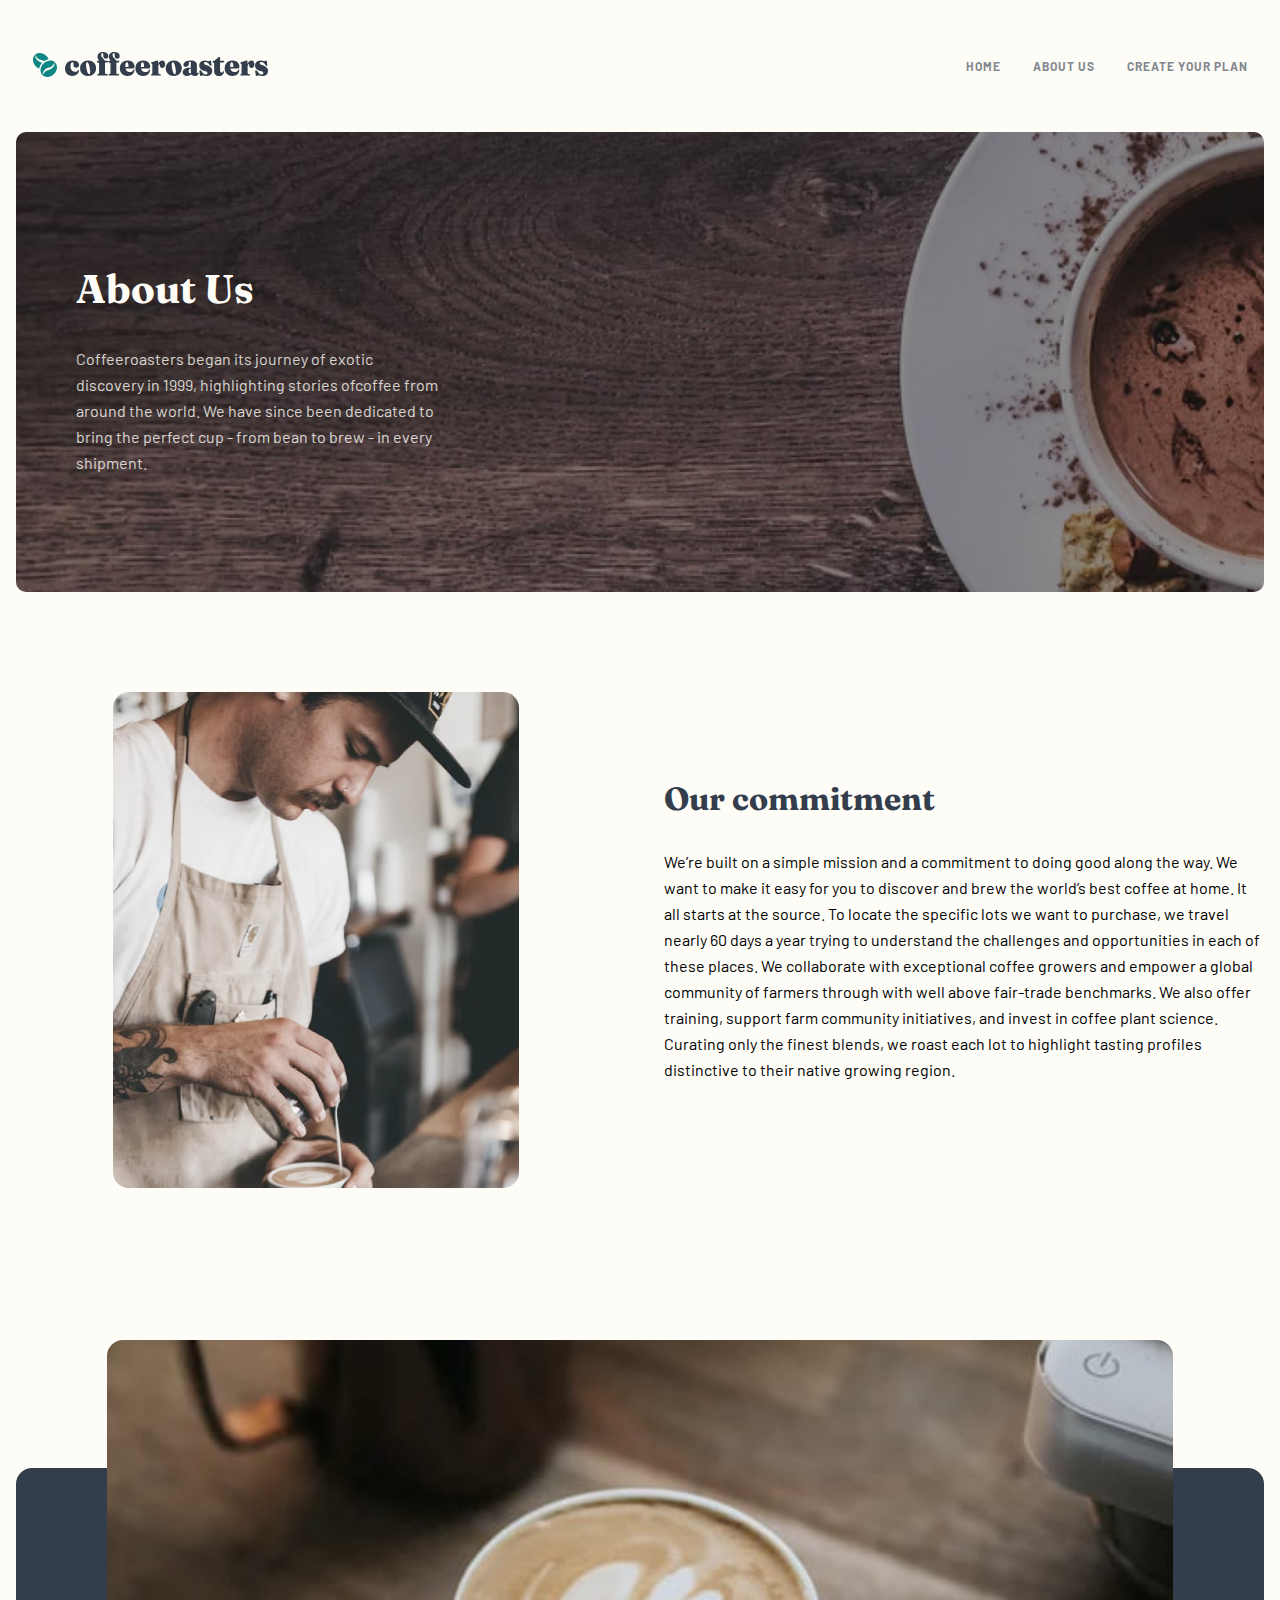
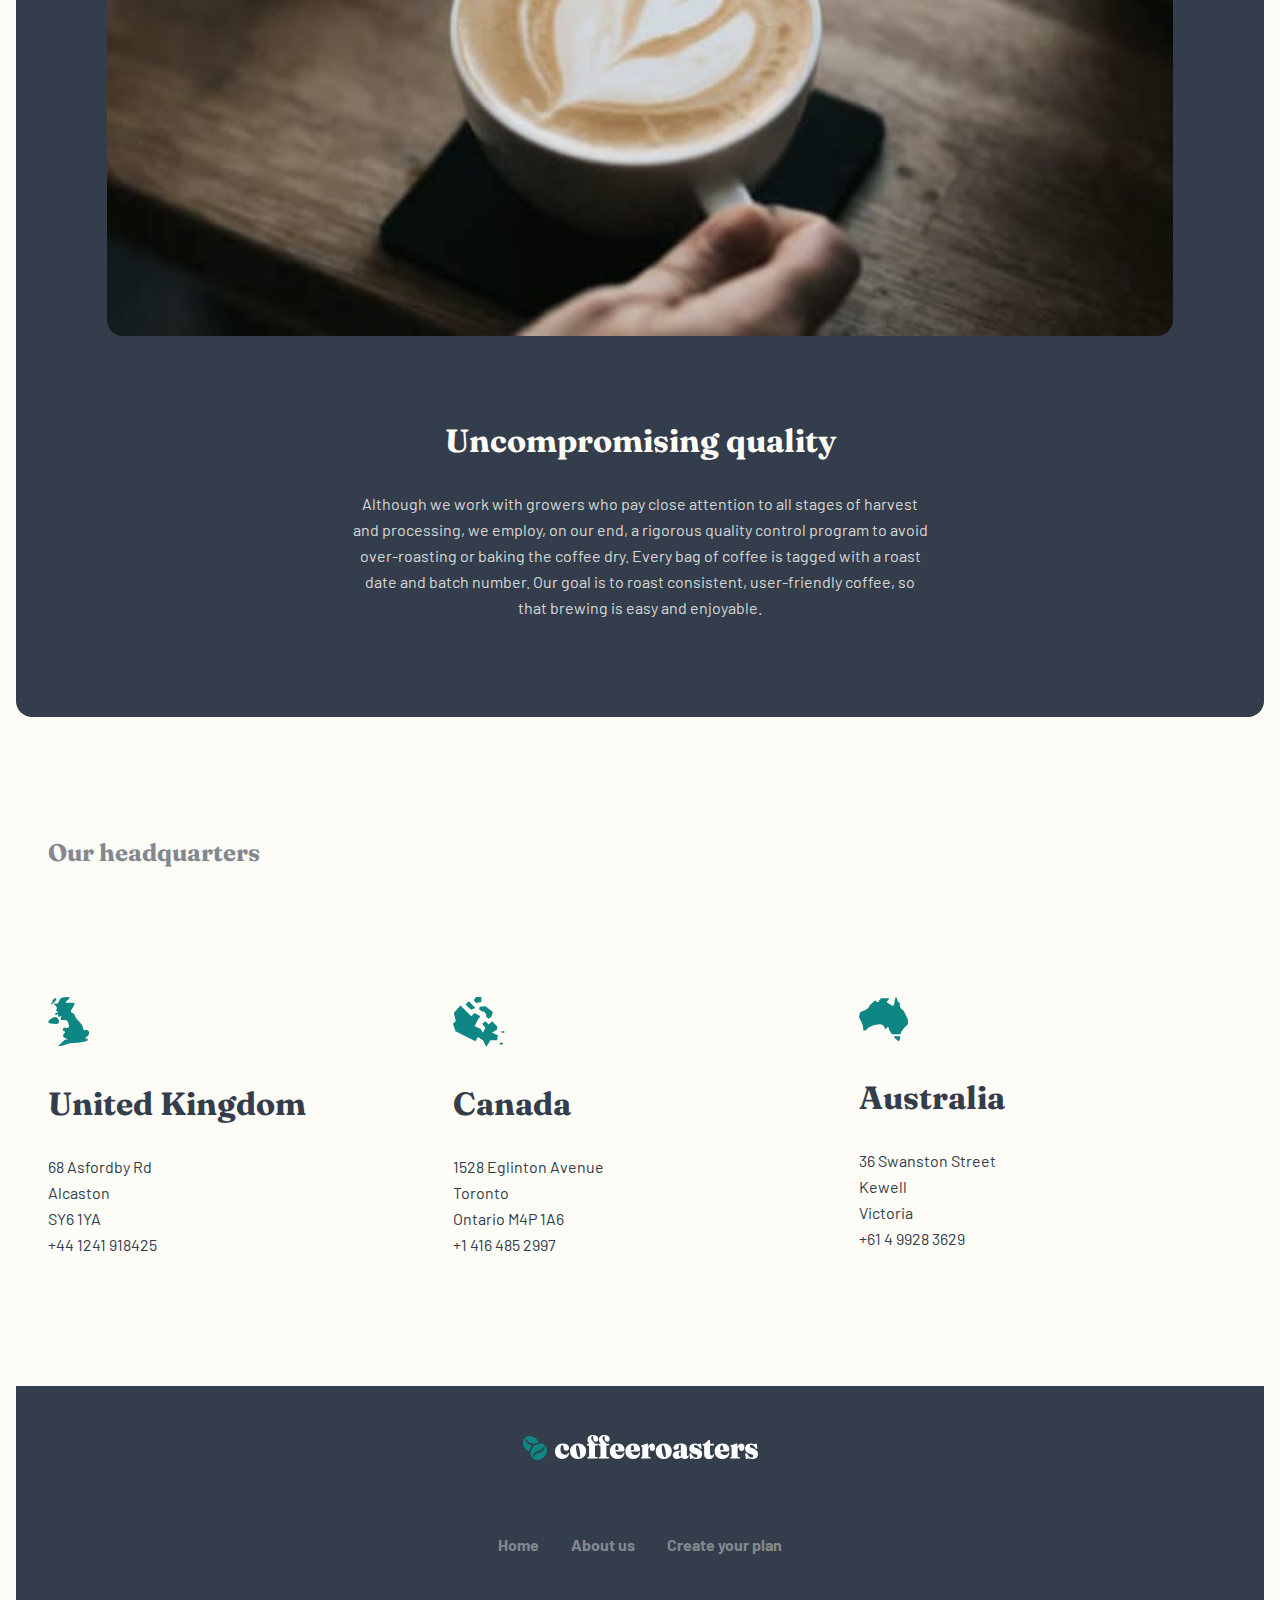
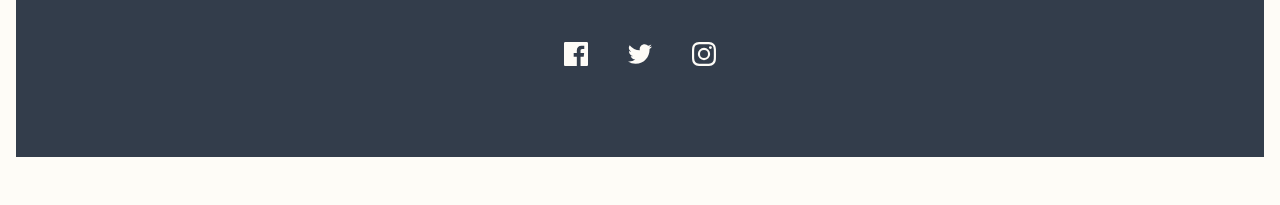
==== commit 9a894177: "finished tablet styles and markup" ====
--- a/about.html
+++ b/about.html
@@ -61,7 +61,7 @@
 
       <section class="commitment">
         <img src="./assets/about/mobile/image-commitment.jpg" alt="image of a worker making coffee">
-        <div>
+        <div class="commitment__details">
           <h3>Our commitment</h3>
           <p> We’re built on a simple mission and a commitment to doing good along the way. We want to make it easy for
             you to discover and brew the world’s best coffee at home. It all starts at the source. To locate the
--- a/css/styles.min.css
+++ b/css/styles.min.css
@@ -1 +1 @@
-/*! normalize.css v8.0.1 | MIT License | github.com/necolas/normalize.css */html{line-height:1.15;-webkit-text-size-adjust:100%}body{margin:0}main{display:block}h1{font-size:2em;margin:0.67em 0}hr{-webkit-box-sizing:content-box;box-sizing:content-box;height:0;overflow:visible}pre{font-family:monospace, monospace;font-size:1em}a{background-color:transparent}abbr[title]{border-bottom:none;text-decoration:underline;-webkit-text-decoration:underline dotted;text-decoration:underline dotted}b,strong{font-weight:bolder}code,kbd,samp{font-family:monospace, monospace;font-size:1em}small{font-size:80%}sub,sup{font-size:75%;line-height:0;position:relative;vertical-align:baseline}sub{bottom:-0.25em}sup{top:-0.5em}img{border-style:none}button,input,optgroup,select,textarea{font-family:inherit;font-size:100%;line-height:1.15;margin:0}button,input{overflow:visible}button,select{text-transform:none}button,[type="button"],[type="reset"],[type="submit"]{-webkit-appearance:button}button::-moz-focus-inner,[type="button"]::-moz-focus-inner,[type="reset"]::-moz-focus-inner,[type="submit"]::-moz-focus-inner{border-style:none;padding:0}button:-moz-focusring,[type="button"]:-moz-focusring,[type="reset"]:-moz-focusring,[type="submit"]:-moz-focusring{outline:1px dotted ButtonText}fieldset{padding:0.35em 0.75em 0.625em}legend{-webkit-box-sizing:border-box;box-sizing:border-box;color:inherit;display:table;max-width:100%;padding:0;white-space:normal}progress{vertical-align:baseline}textarea{overflow:auto}[type="checkbox"],[type="radio"]{-webkit-box-sizing:border-box;box-sizing:border-box;padding:0}[type="number"]::-webkit-inner-spin-button,[type="number"]::-webkit-outer-spin-button{height:auto}[type="search"]{-webkit-appearance:textfield;outline-offset:-2px}[type="search"]::-webkit-search-decoration{-webkit-appearance:none}::-webkit-file-upload-button{-webkit-appearance:button;font:inherit}details{display:block}summary{display:list-item}template{display:none}[hidden]{display:none}img{max-width:100%}header{position:relative;margin-top:2rem;margin-bottom:2rem;min-height:3rem}ul{list-style-type:none;margin:0;padding:0}body{margin-bottom:3rem}button{cursor:pointer}body{font-family:'Barlow', sans-serif;font-size:1rem;line-height:1.625rem}h1,h2,h3,h4,.alt-title{font-family:'Fraunces', serif}.alt-title{font-size:3.375rem;line-height:4.5rem;text-transform:lowercase}@media (min-width: 36rem){.alt-title{font-size:4.375rem}}@media (min-width: 48rem){.alt-title{font-size:6.375rem}}@media (min-width: 62rem){.alt-title{font-size:9.375rem}}h1{font-size:4.5rem;line-height:4.5rem}h2{font-size:2.5rem;line-height:3rem}h3{font-size:2rem;line-height:2.25rem}h4{font-size:1.5rem;line-height:2rem}nav{font-family:'Barlow', sans-serif;font-size:.75rem;line-height:.938rem;letter-spacing:1px}@media (min-width: 0){.nav__link{font-family:'Fraunces', serif;font-size:2rem;line-height:2.25rem}}@media (min-width: 48rem){.nav__link{font-family:'Barlow', sans-serif;font-size:.75rem;line-height:2.25rem;text-transform:uppercase;font-weight:700}}.process__card-number{font-family:'Fraunces', serif}.btn{font-family:'Fraunces', serif}.container{padding-right:1rem;padding-left:1rem;margin-right:auto;margin-left:auto}.open{display:block}.close{display:none}.question{color:#83888F}.light-text{color:#FEFCF7 !important}.dark-bg{background-color:#333D4B;color:#FEFCF7;padding:1rem;border-radius:1rem}.dark-bg p{opacity:.8}.dark-line{margin-top:4rem}.nav{display:-webkit-box;display:-ms-flexbox;display:flex;-webkit-box-align:center;-ms-flex-align:center;align-items:center}.nav__logo{-webkit-box-flex:1;-ms-flex:1;flex:1}.nav__logo a{padding:1rem;display:block}.nav__logo a>img{max-width:12rem}@media (min-width: 28.125rem){.nav__logo a>img{max-width:100%}}.nav__menu{display:none}@media (min-width: 48rem){.nav__menu{display:-webkit-box;display:-ms-flexbox;display:flex;-webkit-box-flex:2;-ms-flex:2;flex:2}}.nav__mobile-menu{position:absolute;top:5rem;left:0;right:0;width:100%;z-index:1;min-height:20rem;height:100vh;background:#fefcf7;background:-webkit-gradient(linear, left bottom, left top, from(rgba(254,252,247,0.5)), color-stop(55%, #fefcf7));background:linear-gradient(0deg, rgba(254,252,247,0.5) 0%, #fefcf7 55%)}@media (min-width: 48rem){.nav__mobile-menu{display:none}}.nav__list{width:100%;display:-webkit-box;display:-ms-flexbox;display:flex;-webkit-box-pack:center;-ms-flex-pack:center;justify-content:center;-webkit-box-orient:vertical;-webkit-box-direction:normal;-ms-flex-direction:column;flex-direction:column;-webkit-box-align:center;-ms-flex-align:center;align-items:center;margin-top:3rem}@media (min-width: 48rem){.nav__list{padding-right:1rem;-webkit-box-pack:end;-ms-flex-pack:end;justify-content:flex-end;-webkit-box-orient:horizontal;-webkit-box-direction:normal;-ms-flex-direction:row;flex-direction:row;margin:0}}.nav__item{text-align:center;margin-top:1rem;margin-bottom:1.25rem;-webkit-box-pack:center;-ms-flex-pack:center;justify-content:center}@media (min-width: 48rem){.nav__item{max-width:100%;margin:0}}.nav__link{text-decoration:none;color:#333D4B;width:100%;padding:1rem;display:block}@media (min-width: 48rem){.nav__link{color:#83888F}}.nav__mobile-btn{margin-top:.45rem;padding:1rem;-ms-flex-item-align:center;-ms-grid-row-align:center;align-self:center}@media (min-width: 48rem){.nav__mobile-btn{display:none}}.nav .container{width:100%;display:-webkit-box;display:-ms-flexbox;display:flex;-webkit-box-align:center;-ms-flex-align:center;align-items:center;-webkit-box-pack:justify;-ms-flex-pack:justify;justify-content:space-between;-ms-flex-wrap:wrap;flex-wrap:wrap}#homeBanner{background:url("../../assets/home/mobile/image-hero-coffeepress.jpg");background-repeat:no-repeat;background-size:cover}@media (min-width: 48rem){#homeBanner{background:url("../../assets/home/tablet/image-hero-coffeepress.jpg");background-repeat:no-repeat;background-size:cover;background-position:right}}#aboutBanner{background:url("../../assets/about/mobile/image-hero-whitecup.jpg");background-repeat:no-repeat;background-size:cover}@media (min-width: 48rem){#aboutBanner{background:url("../../assets/about/tablet/image-hero-whitecup.jpg");background-repeat:no-repeat;background-size:cover;background-position:right}}#planBanner{background:url("../../assets/plan/mobile/image-hero-blackcup.jpg");background-repeat:no-repeat;background-size:cover}@media (min-width: 48rem){#planBanner{background:url("../../assets/plan/tablet/image-hero-blackcup.jpg");background-repeat:no-repeat;background-size:cover;background-position:right}}.banner{border-radius:10px;margin-bottom:6.25rem}.banner__inner{text-align:center;padding:6.25rem 1.5rem;color:#FEFCF7;max-width:18.75rem;margin:0 auto}@media (min-width: 48rem){.banner__inner{text-align:left;margin:0;padding:6.25rem 3.75rem;max-width:22.75rem}}.banner__inner p{opacity:.8}.products{margin-top:6rem;text-align:center}@media (min-width: 48rem){.products__grid{display:-ms-grid;display:grid;gap:3rem;padding:3rem}}.products__heading{background:-webkit-gradient(linear, left top, left bottom, from(#979797), color-stop(110%, #fefcf7));background:linear-gradient(#979797, #fefcf7 110%);background-clip:text;-webkit-background-clip:text;-webkit-text-fill-color:transparent}@media (min-width: 48rem){.products__heading{margin-bottom:-4rem}}.products__product-name{color:#333D4B}.products__product-description{color:#333D4B}.products__product{margin-bottom:3rem}@media (min-width: 48rem){.products__product{margin:0;display:-ms-grid;display:grid;gap:3rem;-ms-grid-columns:(1fr)[2];grid-template-columns:repeat(2, 1fr)}}.products__product-img{max-height:15rem;margin:0 auto}.products__product-details{text-align:center}@media (min-width: 48rem){.products__product-details{text-align:left}}.why-us{margin-top:6rem;padding-top:2rem;text-align:center;color:#FEFCF7}.why-us__container{background-color:#333D4B;border-radius:1rem 1rem 0 0}.why-us__inner{padding:1.5rem}@media (min-width: 48rem){.why-us__inner{max-width:33rem;margin:0 auto}}.why-us__inner p{opacity:.8;color:#FEFCF7}.why-us__reasons{margin-bottom:6.25rem;padding:1.5rem;display:-ms-grid;display:grid;gap:1.5rem;background:url("../../assets/about/desktop/bg-quality.png");background-repeat:no-repeat;background-size:105% 50%;background-position:top;border-bottom-left-radius:1rem}@media (min-width: 48rem){.why-us__reasons{padding:1.5rem 3rem 3rem 3rem}}.why-us__reason{background-color:#0E8784;border-radius:1rem;padding:4rem 1.75rem;display:-webkit-box;display:-ms-flexbox;display:flex;-webkit-box-orient:vertical;-webkit-box-direction:normal;-ms-flex-direction:column;flex-direction:column}@media (min-width: 48rem){.why-us__reason{display:-ms-grid;display:grid;gap:2rem;-ms-grid-columns:1fr 2fr;grid-template-columns:1fr 2fr;-webkit-box-align:center;-ms-flex-align:center;align-items:center;text-align:left}}.why-us__reason-img{padding:1rem;margin:0 auto}.why-us__reason-text{margin:0 auto;max-width:15rem}@media (min-width: 48rem){.why-us__reason-text{text-align:left;max-width:30rem}}@media (min-width: 48rem){.why-us__reason-details{max-width:30rem}}@media (min-width: 48rem){.why-us__reason-details h4{margin:0 0 1rem 0}}.process{text-align:center}@media (min-width: 48rem){.process{text-align:left}}.process a{margin-left:1rem}.process__line{margin-left:1.5rem;display:block;height:2px;border-top:2px solid #FDD6BA;max-width:70%;position:relative}.process__line-dot{position:absolute;top:0;left:-.8rem;height:25px;width:25px;border-radius:50%;border:1px solid #0E8784;background-color:#FEFCF7;margin-top:-.95rem}.process__line-dot--dark{position:absolute;top:0;left:-.8rem;height:25px;width:25px;border-radius:50%;border:1px solid #0E8784;background-color:transparent;margin-top:-.95rem}.process__line #circle2{left:48%}.process__line #circle3{left:97.5%}.process__heading{color:#83888F}@media (min-width: 48rem){.process__heading{margin-left:1rem;margin-bottom:4rem}}.process__cards{margin-top:5rem;display:-ms-grid;display:grid;gap:2rem;-ms-grid-columns:1fr;grid-template-columns:1fr}@media (min-width: 48rem){.process__cards{-ms-grid-columns:(1fr)[3];grid-template-columns:repeat(3, 1fr)}}.process__card{padding:1rem}.process__card-number{color:#FDD6BA;font-size:4.5rem}.process__card-heading{color:#333D4B}.footer{margin-top:8rem;background-color:#333D4B;color:#FEFCF7;padding:3rem;text-align:center}.footer__logo{margin:0 auto;margin-bottom:3rem}.footer__logo a{display:block}.footer__link{text-decoration:none;color:#83888F;padding:1rem;display:block;font-weight:700}.footer__social{margin-top:2rem;padding:1rem;display:-webkit-box;display:-ms-flexbox;display:flex;-webkit-box-pack:center;-ms-flex-pack:center;justify-content:center;-webkit-box-align:center;-ms-flex-align:center;align-items:center}.footer__social a{display:block;padding:1.25rem}.commitment{margin-top:6rem;margin-bottom:7.5rem;display:-ms-grid;display:grid;gap:1rem;text-align:center}@media (min-width: 48rem){.commitment{text-align:left;-ms-grid-columns:(1fr)[2];grid-template-columns:repeat(2, 1fr);gap:3rem}}.commitment h3{color:#333D4B}@media (min-width: 48rem){.commitment h3{margin-top:0}}.commitment img{border-radius:1rem;max-height:31rem;margin:0 auto}@media (min-width: 48rem){.commitment img{height:31rem}}.commitment p{margin-top:0}.quality{margin-top:17.5rem;color:#FEFCF7;background-color:#333D4B;border-radius:1rem;padding:2rem;text-align:center}.quality img{border-radius:1rem;margin-top:-10rem;margin-bottom:3rem;width:90%}.quality__details{margin:0 auto;max-width:36rem;padding-bottom:3rem}.quality__details p{opacity:.8}.locations{margin-top:7.5rem;text-align:center}@media (min-width: 48rem){.locations{text-align:left;padding:0 2rem 0 2rem}}.locations h4{color:#83888F}.locations__all-locations{display:-ms-grid;display:grid;gap:2rem}@media (min-width: 48rem){.locations__all-locations{-ms-grid-columns:(1fr)[3];grid-template-columns:repeat(3, 1fr)}}.locations__location{margin-top:6rem}.locations__location address{font-style:normal;color:#333D4B}.locations__location h3{color:#333D4B}.summary{margin-top:6rem;text-align:center;position:relative}.summary__order{text-align:left;background-color:#333D4B;color:#FEFCF7;border-radius:1rem;padding:1.5rem;margin-bottom:2rem}.summary__heading{opacity:.5;text-transform:uppercase}.summary__text{color:#0E8784}.btn{display:inline-block;font-weight:400;text-align:center;white-space:nowrap;vertical-align:middle;-webkit-user-select:none;-moz-user-select:none;-ms-user-select:none;user-select:none;border:1px solid transparent;padding:.938rem 1.875rem;font-size:1rem;line-height:1.5;border-radius:.25rem;-webkit-transition:color .15s ease-in-out,background-color .15s ease-in-out,border-color .15s ease-in-out,-webkit-box-shadow .15s ease-in-out;transition:color .15s ease-in-out,background-color .15s ease-in-out,border-color .15s ease-in-out,-webkit-box-shadow .15s ease-in-out;transition:color .15s ease-in-out,background-color .15s ease-in-out,border-color .15s ease-in-out,box-shadow .15s ease-in-out;transition:color .15s ease-in-out,background-color .15s ease-in-out,border-color .15s ease-in-out,box-shadow .15s ease-in-out,-webkit-box-shadow .15s ease-in-out}.btn-default{color:#FEFCF7;background-color:#0E8784;text-decoration:none;margin-top:1.5rem}.btn-main{color:#FEFCF7;background-color:#66D2CF;text-decoration:none;margin-top:1.5rem}.options{display:-ms-grid;display:grid;gap:1rem}.options input[type="radio"]{height:0;width:0}.options input[type="radio"]:not(:disabled) ~ label{cursor:pointer}.options input[type="radio"]:disabled ~ label{color:#bcc2bf;border-color:#bcc2bf;-webkit-box-shadow:none;box-shadow:none;cursor:not-allowed}.options label{display:block;background-color:#F4F1EB;color:#333D4B;border-radius:1rem;padding:1.5rem 1.5rem}.options input[type="radio"]:checked+label{background-color:#0E8784;color:#FEFCF7}.options input[type="radio"]:focus+label{background-color:#0E8784;color:#FEFCF7}.options input[type="radio"]:hover+label{background-color:#FDD6BA;color:#333D4B}.options h4{margin:0}.options p{margin-bottom:0}.modal{position:fixed;top:0;left:0;right:0;bottom:0;display:-webkit-box;display:-ms-flexbox;display:flex;-webkit-box-align:center;-ms-flex-align:center;align-items:center;-webkit-box-pack:center;-ms-flex-pack:center;justify-content:center;-webkit-box-orient:vertical;-webkit-box-direction:normal;-ms-flex-direction:column;flex-direction:column;padding:1rem;background:rgba(0,0,0,0.8);cursor:pointer;visibility:hidden;opacity:0;-webkit-transition:all 0.35s ease-in;transition:all 0.35s ease-in}.modal__inner{position:relative;max-width:800px;max-height:80vh;border-radius:1rem;background:#FEFCF7;overflow:auto;cursor:default}.modal__header{z-index:2;color:#FEFCF7;margin:0;background-color:#333D4B;padding:2rem;min-height:0}.modal__header h3{margin:0}.modal__body{color:#83888F;padding:0 2rem 2rem 2rem}.modal__body h4{margin-bottom:0}.modal__body footer{text-align:center}.is-visible{visibility:visible;opacity:1}body{background-color:#FEFCF7}
+/*! normalize.css v8.0.1 | MIT License | github.com/necolas/normalize.css */html{line-height:1.15;-webkit-text-size-adjust:100%}body{margin:0}main{display:block}h1{font-size:2em;margin:0.67em 0}hr{-webkit-box-sizing:content-box;box-sizing:content-box;height:0;overflow:visible}pre{font-family:monospace, monospace;font-size:1em}a{background-color:transparent}abbr[title]{border-bottom:none;text-decoration:underline;-webkit-text-decoration:underline dotted;text-decoration:underline dotted}b,strong{font-weight:bolder}code,kbd,samp{font-family:monospace, monospace;font-size:1em}small{font-size:80%}sub,sup{font-size:75%;line-height:0;position:relative;vertical-align:baseline}sub{bottom:-0.25em}sup{top:-0.5em}img{border-style:none}button,input,optgroup,select,textarea{font-family:inherit;font-size:100%;line-height:1.15;margin:0}button,input{overflow:visible}button,select{text-transform:none}button,[type="button"],[type="reset"],[type="submit"]{-webkit-appearance:button}button::-moz-focus-inner,[type="button"]::-moz-focus-inner,[type="reset"]::-moz-focus-inner,[type="submit"]::-moz-focus-inner{border-style:none;padding:0}button:-moz-focusring,[type="button"]:-moz-focusring,[type="reset"]:-moz-focusring,[type="submit"]:-moz-focusring{outline:1px dotted ButtonText}fieldset{padding:0.35em 0.75em 0.625em}legend{-webkit-box-sizing:border-box;box-sizing:border-box;color:inherit;display:table;max-width:100%;padding:0;white-space:normal}progress{vertical-align:baseline}textarea{overflow:auto}[type="checkbox"],[type="radio"]{-webkit-box-sizing:border-box;box-sizing:border-box;padding:0}[type="number"]::-webkit-inner-spin-button,[type="number"]::-webkit-outer-spin-button{height:auto}[type="search"]{-webkit-appearance:textfield;outline-offset:-2px}[type="search"]::-webkit-search-decoration{-webkit-appearance:none}::-webkit-file-upload-button{-webkit-appearance:button;font:inherit}details{display:block}summary{display:list-item}template{display:none}[hidden]{display:none}img{max-width:100%}header{position:relative;margin-top:2rem;margin-bottom:2rem;min-height:3rem}ul{list-style-type:none;margin:0;padding:0}body{margin-bottom:3rem}button{cursor:pointer}body{font-family:'Barlow', sans-serif;font-size:1rem;line-height:1.625rem}h1,h2,h3,h4,.alt-title{font-family:'Fraunces', serif}.alt-title{font-size:3.375rem;line-height:4.5rem;text-transform:lowercase}@media (min-width: 36rem){.alt-title{font-size:4.375rem}}@media (min-width: 48rem){.alt-title{font-size:6.375rem}}@media (min-width: 62rem){.alt-title{font-size:9.375rem}}h1{font-size:4.5rem;line-height:4.5rem}h2{font-size:2.5rem;line-height:3rem}h3{font-size:2rem;line-height:2.25rem}h4{font-size:1.5rem;line-height:2rem}nav{font-family:'Barlow', sans-serif;font-size:.75rem;line-height:.938rem;letter-spacing:1px}@media (min-width: 0){.nav__link{font-family:'Fraunces', serif;font-size:2rem;line-height:2.25rem}}@media (min-width: 48rem){.nav__link{font-family:'Barlow', sans-serif;font-size:.75rem;line-height:2.25rem;text-transform:uppercase;font-weight:700}}.nav__link:hover{color:#333D4B}.footer__link:hover{color:#FEFCF7}.process__card-number{font-family:'Fraunces', serif}.btn{font-family:'Fraunces', serif}.large-text{margin-top:1.5rem;font-family:'Fraunces', serif;font-size:2rem;color:#333D4B;-ms-flex-item-align:center;-ms-grid-row-align:center;align-self:center;margin-right:1rem}.container{padding-right:1rem;padding-left:1rem;margin-right:auto;margin-left:auto}.open{display:block}.close{display:none}.question{color:#83888F}.light-text{color:#FEFCF7 !important}.dark-bg{background-color:#333D4B;color:#FEFCF7;padding:1rem;border-radius:1rem}.dark-bg p{opacity:.8}.dark-line{margin-top:4rem}.mb-section{margin-bottom:6rem}.nav{display:-webkit-box;display:-ms-flexbox;display:flex;-webkit-box-align:center;-ms-flex-align:center;align-items:center}.nav__logo{-webkit-box-flex:1;-ms-flex:1;flex:1}.nav__logo a{padding:1rem;display:block}.nav__logo a>img{max-width:12rem}@media (min-width: 28.125rem){.nav__logo a>img{max-width:100%}}.nav__menu{display:none}@media (min-width: 48rem){.nav__menu{display:-webkit-box;display:-ms-flexbox;display:flex;-webkit-box-flex:2;-ms-flex:2;flex:2}}.nav__mobile-menu{position:absolute;top:5rem;left:0;right:0;width:100%;z-index:1;min-height:20rem;height:100vh;background:#fefcf7;background:-webkit-gradient(linear, left bottom, left top, from(rgba(254,252,247,0.5)), color-stop(55%, #fefcf7));background:linear-gradient(0deg, rgba(254,252,247,0.5) 0%, #fefcf7 55%)}@media (min-width: 48rem){.nav__mobile-menu{display:none}}.nav__list{width:100%;display:-webkit-box;display:-ms-flexbox;display:flex;-webkit-box-pack:center;-ms-flex-pack:center;justify-content:center;-webkit-box-orient:vertical;-webkit-box-direction:normal;-ms-flex-direction:column;flex-direction:column;-webkit-box-align:center;-ms-flex-align:center;align-items:center;margin-top:3rem}@media (min-width: 48rem){.nav__list{padding-right:1rem;-webkit-box-pack:end;-ms-flex-pack:end;justify-content:flex-end;-webkit-box-orient:horizontal;-webkit-box-direction:normal;-ms-flex-direction:row;flex-direction:row;margin:0}}.nav__item{text-align:center;margin-top:1rem;margin-bottom:1.25rem;-webkit-box-pack:center;-ms-flex-pack:center;justify-content:center}@media (min-width: 48rem){.nav__item{max-width:100%;margin:0}}.nav__link{text-decoration:none;color:#333D4B;width:100%;padding:1rem;display:block}@media (min-width: 48rem){.nav__link{color:#83888F}}.nav__mobile-btn{margin-top:.45rem;padding:1rem;-ms-flex-item-align:center;-ms-grid-row-align:center;align-self:center}@media (min-width: 48rem){.nav__mobile-btn{display:none}}.nav .container{width:100%;display:-webkit-box;display:-ms-flexbox;display:flex;-webkit-box-align:center;-ms-flex-align:center;align-items:center;-webkit-box-pack:justify;-ms-flex-pack:justify;justify-content:space-between;-ms-flex-wrap:wrap;flex-wrap:wrap}#homeBanner{background:url("../../assets/home/mobile/image-hero-coffeepress.jpg");background-repeat:no-repeat;background-size:cover}@media (min-width: 48rem){#homeBanner{background:url("../../assets/home/tablet/image-hero-coffeepress.jpg");background-repeat:no-repeat;background-size:cover;background-position:right}}#aboutBanner{background:url("../../assets/about/mobile/image-hero-whitecup.jpg");background-repeat:no-repeat;background-size:cover}@media (min-width: 48rem){#aboutBanner{background:url("../../assets/about/tablet/image-hero-whitecup.jpg");background-repeat:no-repeat;background-size:cover;background-position:right}}#planBanner{background:url("../../assets/plan/mobile/image-hero-blackcup.jpg");background-repeat:no-repeat;background-size:cover}@media (min-width: 48rem){#planBanner{background:url("../../assets/plan/tablet/image-hero-blackcup.jpg");background-repeat:no-repeat;background-size:cover;background-position:right}}.banner{border-radius:10px;margin-bottom:6.25rem}.banner__inner{text-align:center;padding:6.25rem 1.5rem;color:#FEFCF7;max-width:18.75rem;margin:0 auto}@media (min-width: 48rem){.banner__inner{text-align:left;margin:0;padding:6.25rem 3.75rem;max-width:22.75rem}}.banner__inner p{opacity:.8}.products{margin-top:6rem;text-align:center}@media (min-width: 48rem){.products__grid{display:-ms-grid;display:grid;gap:3rem;padding:3rem}}.products__heading{background:-webkit-gradient(linear, left top, left bottom, from(#979797), color-stop(110%, #fefcf7));background:linear-gradient(#979797, #fefcf7 110%);background-clip:text;-webkit-background-clip:text;-webkit-text-fill-color:transparent}@media (min-width: 48rem){.products__heading{margin-bottom:-4rem}}.products__product-name{color:#333D4B}.products__product-description{color:#333D4B}.products__product{margin-bottom:3rem}@media (min-width: 48rem){.products__product{margin:0;display:-ms-grid;display:grid;gap:3rem;-ms-grid-columns:(1fr)[2];grid-template-columns:repeat(2, 1fr)}}.products__product-img{max-height:15rem;margin:0 auto}.products__product-details{text-align:center}@media (min-width: 48rem){.products__product-details{text-align:left}}.why-us{margin-top:6rem;padding-top:2rem;text-align:center;color:#FEFCF7}.why-us__container{background-color:#333D4B;border-radius:1rem 1rem 0 0}.why-us__inner{padding:1.5rem}@media (min-width: 48rem){.why-us__inner{max-width:33rem;margin:0 auto}}.why-us__inner p{opacity:.8;color:#FEFCF7}.why-us__reasons{margin-bottom:6.25rem;padding:1.5rem;display:-ms-grid;display:grid;gap:1.5rem;background:url("../../assets/about/desktop/bg-quality.png");background-repeat:no-repeat;background-size:105% 50%;background-position:top;border-bottom-left-radius:1rem}@media (min-width: 48rem){.why-us__reasons{padding:1.5rem 3rem 3rem 3rem}}.why-us__reason{background-color:#0E8784;border-radius:1rem;padding:4rem 1.75rem;display:-webkit-box;display:-ms-flexbox;display:flex;-webkit-box-orient:vertical;-webkit-box-direction:normal;-ms-flex-direction:column;flex-direction:column}@media (min-width: 48rem){.why-us__reason{display:-ms-grid;display:grid;gap:2rem;-ms-grid-columns:1fr 2fr;grid-template-columns:1fr 2fr;-webkit-box-align:center;-ms-flex-align:center;align-items:center;text-align:left}}.why-us__reason-img{padding:1rem;margin:0 auto}.why-us__reason-text{margin:0 auto;max-width:15rem}@media (min-width: 48rem){.why-us__reason-text{text-align:left;max-width:30rem}}@media (min-width: 48rem){.why-us__reason-details{max-width:30rem}}@media (min-width: 48rem){.why-us__reason-details h4{margin:0 0 1rem 0}}.process{text-align:center}@media (min-width: 48rem){.process{text-align:left}}.process a{margin-left:1rem}.process__line{display:none}@media (min-width: 48rem){.process__line{margin-left:1.5rem;display:block;height:2px;border-top:2px solid #FDD6BA;max-width:70%;position:relative}}.process__line-dot{position:absolute;top:0;left:-.8rem;height:25px;width:25px;border-radius:50%;border:1px solid #0E8784;background-color:#FEFCF7;margin-top:-.95rem}.process__line-dot--dark{position:absolute;top:0;left:-.8rem;height:25px;width:25px;border-radius:50%;border:1px solid #0E8784;background-color:transparent;margin-top:-.95rem}.process__line #circle2{left:48%}.process__line #circle3{left:97.5%}.process__heading{color:#83888F}@media (min-width: 48rem){.process__heading{margin-left:1rem;margin-bottom:4rem}}.process__cards{margin-top:5rem;display:-ms-grid;display:grid;gap:2rem;-ms-grid-columns:1fr;grid-template-columns:1fr}@media (min-width: 48rem){.process__cards{-ms-grid-columns:(1fr)[3];grid-template-columns:repeat(3, 1fr)}}.process__card{padding:1rem}.process__card-number{color:#FDD6BA;font-size:4.5rem}.process__card-heading{color:#333D4B}.footer{margin-top:8rem;background-color:#333D4B;color:#FEFCF7;padding:3rem;text-align:center}.footer__logo{margin:0 auto;margin-bottom:3rem}.footer__logo a{display:block}@media (min-width: 48rem){.footer__list{display:-webkit-box;display:-ms-flexbox;display:flex;-webkit-box-pack:center;-ms-flex-pack:center;justify-content:center}}.footer__link{text-decoration:none;color:#83888F;padding:1rem;display:block;font-weight:700}.footer__social{margin-top:2rem;padding:1rem;display:-webkit-box;display:-ms-flexbox;display:flex;-webkit-box-pack:center;-ms-flex-pack:center;justify-content:center;-webkit-box-align:center;-ms-flex-align:center;align-items:center}.footer__social a{display:block;padding:1.25rem}.footer__social a:hover>img{color:#FDD6BA !important}.footer #instagram{background-image:url("../../assets/shared/desktop/icon-instagram.svg");background-size:cover}.footer #instagram:hover{-webkit-filter:invert(93%) sepia(5%) saturate(3428%) hue-rotate(310deg) brightness(102%) contrast(105%);filter:invert(93%) sepia(5%) saturate(3428%) hue-rotate(310deg) brightness(102%) contrast(105%)}.commitment{margin-top:6rem;margin-bottom:7.5rem;display:-ms-grid;display:grid;gap:1rem;text-align:center}@media (min-width: 48rem){.commitment{text-align:left;-ms-grid-columns:(1fr)[2];grid-template-columns:repeat(2, 1fr);gap:3rem}}.commitment h3{color:#333D4B}@media (min-width: 48rem){.commitment h3{margin-top:0}}.commitment img{border-radius:1rem;max-height:31rem;margin:0 auto}@media (min-width: 48rem){.commitment img{height:31rem}}.commitment__details{-ms-flex-item-align:center;-ms-grid-row-align:center;align-self:center}.commitment p{margin-top:0}.quality{margin-top:17.5rem;color:#FEFCF7;background-color:#333D4B;border-radius:1rem;padding:2rem;text-align:center}.quality img{border-radius:1rem;margin-top:-10rem;margin-bottom:3rem;width:90%}.quality__details{margin:0 auto;max-width:36rem;padding-bottom:3rem}.quality__details p{opacity:.8}.locations{margin-top:7.5rem;text-align:center}@media (min-width: 48rem){.locations{text-align:left;padding:0 2rem 0 2rem}}.locations h4{color:#83888F}.locations__all-locations{display:-ms-grid;display:grid;gap:2rem}@media (min-width: 48rem){.locations__all-locations{-ms-grid-columns:(1fr)[3];grid-template-columns:repeat(3, 1fr)}}.locations__location{margin-top:6rem}.locations__location address{font-style:normal;color:#333D4B}.locations__location h3{color:#333D4B}.summary{margin-top:6rem;text-align:center;position:relative}.summary__order{text-align:left;background-color:#333D4B;color:#FEFCF7;border-radius:1rem;padding:1.5rem 2rem;margin-bottom:2rem}.summary__heading{opacity:.5;text-transform:uppercase}.summary__text{color:#0E8784}.btn{display:inline-block;font-weight:400;text-align:center;white-space:nowrap;vertical-align:middle;-webkit-user-select:none;-moz-user-select:none;-ms-user-select:none;user-select:none;border:1px solid transparent;padding:.938rem 1.875rem;font-size:1rem;line-height:1.5;border-radius:.25rem;-webkit-transition:color .15s ease-in-out,background-color .15s ease-in-out,border-color .15s ease-in-out,-webkit-box-shadow .15s ease-in-out;transition:color .15s ease-in-out,background-color .15s ease-in-out,border-color .15s ease-in-out,-webkit-box-shadow .15s ease-in-out;transition:color .15s ease-in-out,background-color .15s ease-in-out,border-color .15s ease-in-out,box-shadow .15s ease-in-out;transition:color .15s ease-in-out,background-color .15s ease-in-out,border-color .15s ease-in-out,box-shadow .15s ease-in-out,-webkit-box-shadow .15s ease-in-out}.btn-default{color:#FEFCF7;background-color:#0E8784;text-decoration:none;margin-top:1.5rem}.btn-default:hover{background-color:#66D2CF}.btn-main{color:#FEFCF7;background-color:#66D2CF;text-decoration:none;margin-top:1.5rem}.options{display:-ms-grid;display:grid;gap:1rem}@media (min-width: 48rem){.options{-ms-grid-columns:(1fr)[3];grid-template-columns:repeat(3, 1fr)}}.options input[type="radio"]{height:0;width:0}.options input[type="radio"]:not(:disabled) ~ label{cursor:pointer}.options input[type="radio"]:disabled ~ label{color:#bcc2bf;border-color:#bcc2bf;-webkit-box-shadow:none;box-shadow:none;cursor:not-allowed}.options label{display:block;background-color:#F4F1EB;color:#333D4B;border-radius:1rem;padding:1.5rem 1.5rem}@media (min-width: 48rem){.options label{height:8rem;padding:3.5rem 1.5rem}}.options input[type="radio"]:checked+label{background-color:#0E8784;color:#FEFCF7}.options input[type="radio"]:focus+label{background-color:#0E8784;color:#FEFCF7}.options input[type="radio"]:hover+label{background-color:#FDD6BA;color:#333D4B}.options h4{margin:0}.options p{margin-bottom:0}.modal{position:fixed;top:0;left:0;right:0;bottom:0;display:-webkit-box;display:-ms-flexbox;display:flex;-webkit-box-align:center;-ms-flex-align:center;align-items:center;-webkit-box-pack:center;-ms-flex-pack:center;justify-content:center;-webkit-box-orient:vertical;-webkit-box-direction:normal;-ms-flex-direction:column;flex-direction:column;padding:1rem;background:rgba(0,0,0,0.8);cursor:pointer;visibility:hidden;opacity:0;-webkit-transition:all 0.35s ease-in;transition:all 0.35s ease-in}.modal__inner{position:relative;max-width:32rem;max-height:80vh;border-radius:.5rem;background:#FEFCF7;overflow:auto;cursor:default}.modal__header{z-index:2;color:#FEFCF7;margin:0;background-color:#333D4B;padding:2rem;min-height:0}.modal__header h3{margin:0}.modal__body{color:#83888F;padding:0 2rem 2rem 2rem}.modal__body h4{margin-bottom:0}.modal__footer{text-align:center}@media (min-width: 48rem){.modal__footer--mobile-footer{display:none}}.modal__footer--large-footer{display:none}@media (min-width: 48rem){.modal__footer--large-footer{display:-webkit-box;display:-ms-flexbox;display:flex;-webkit-box-pack:center;-ms-flex-pack:center;justify-content:center}}.is-visible{visibility:visible;opacity:1}body{background-color:#FEFCF7}
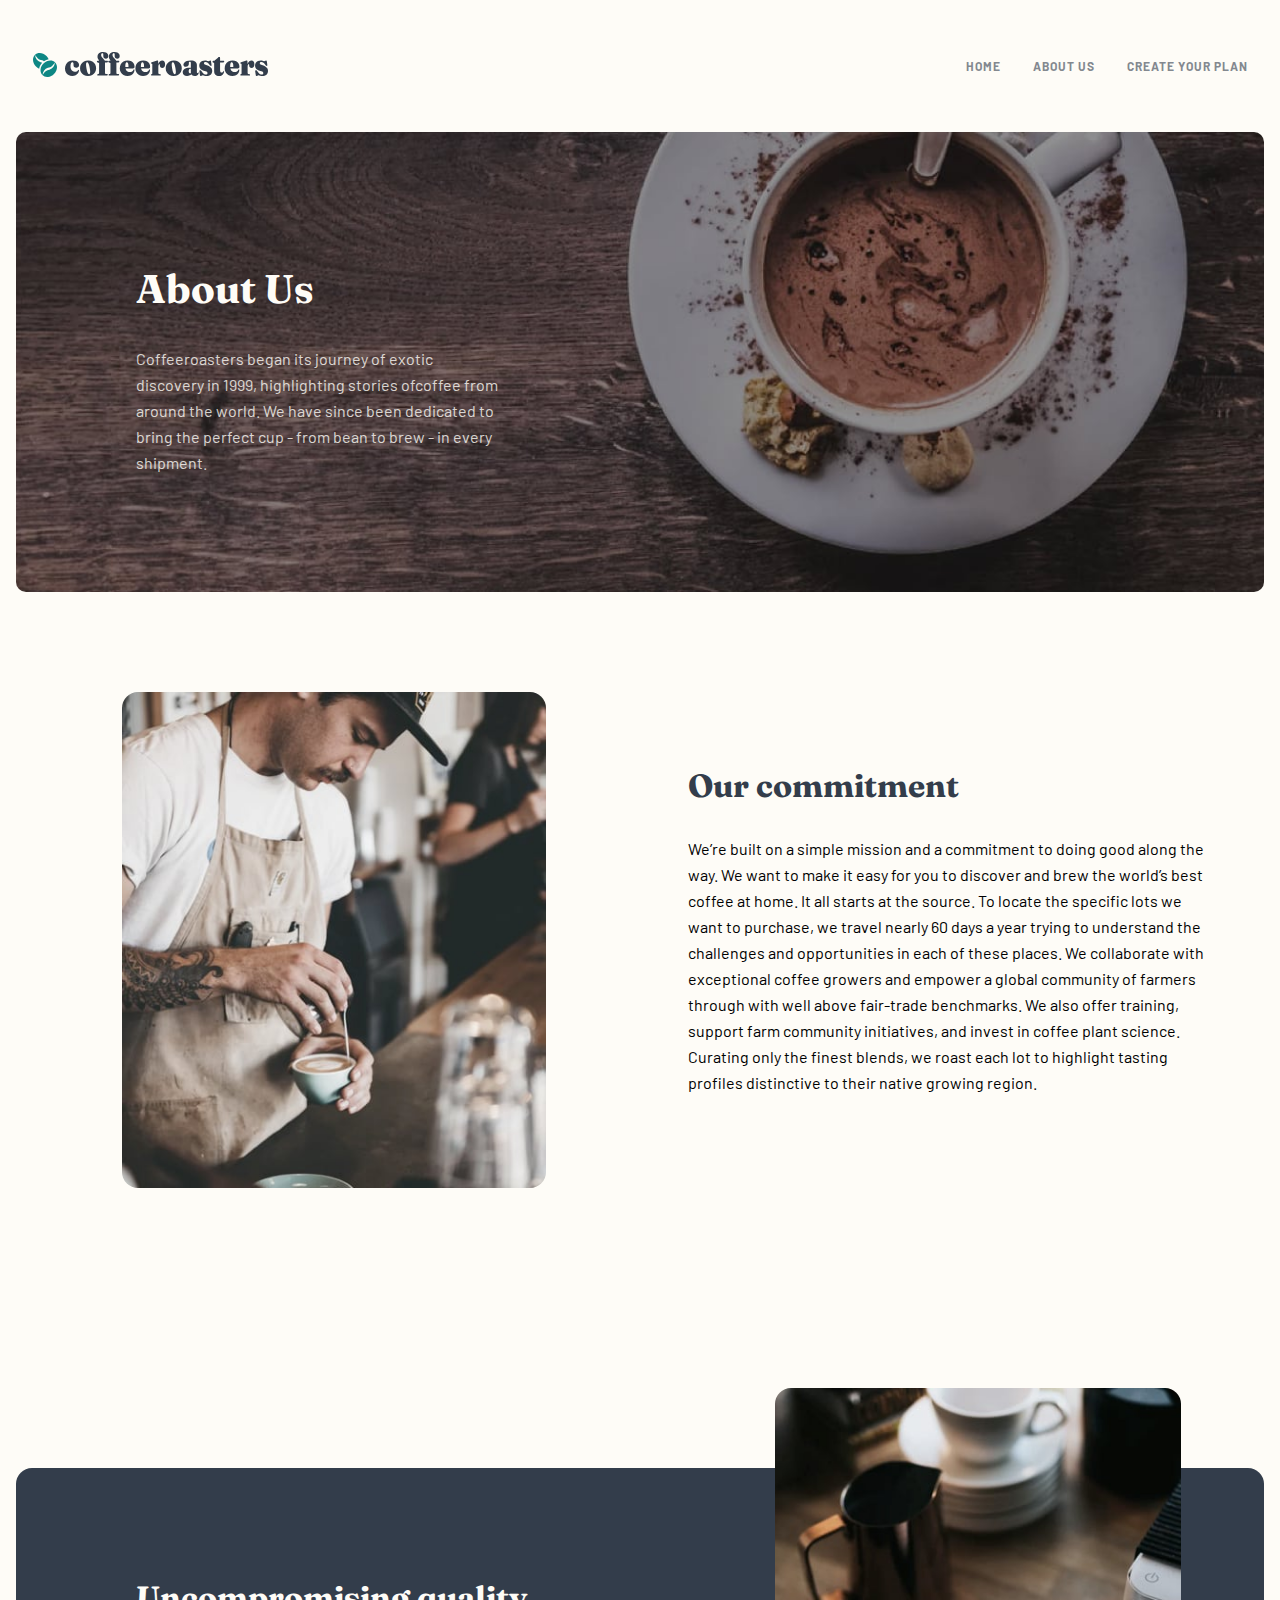
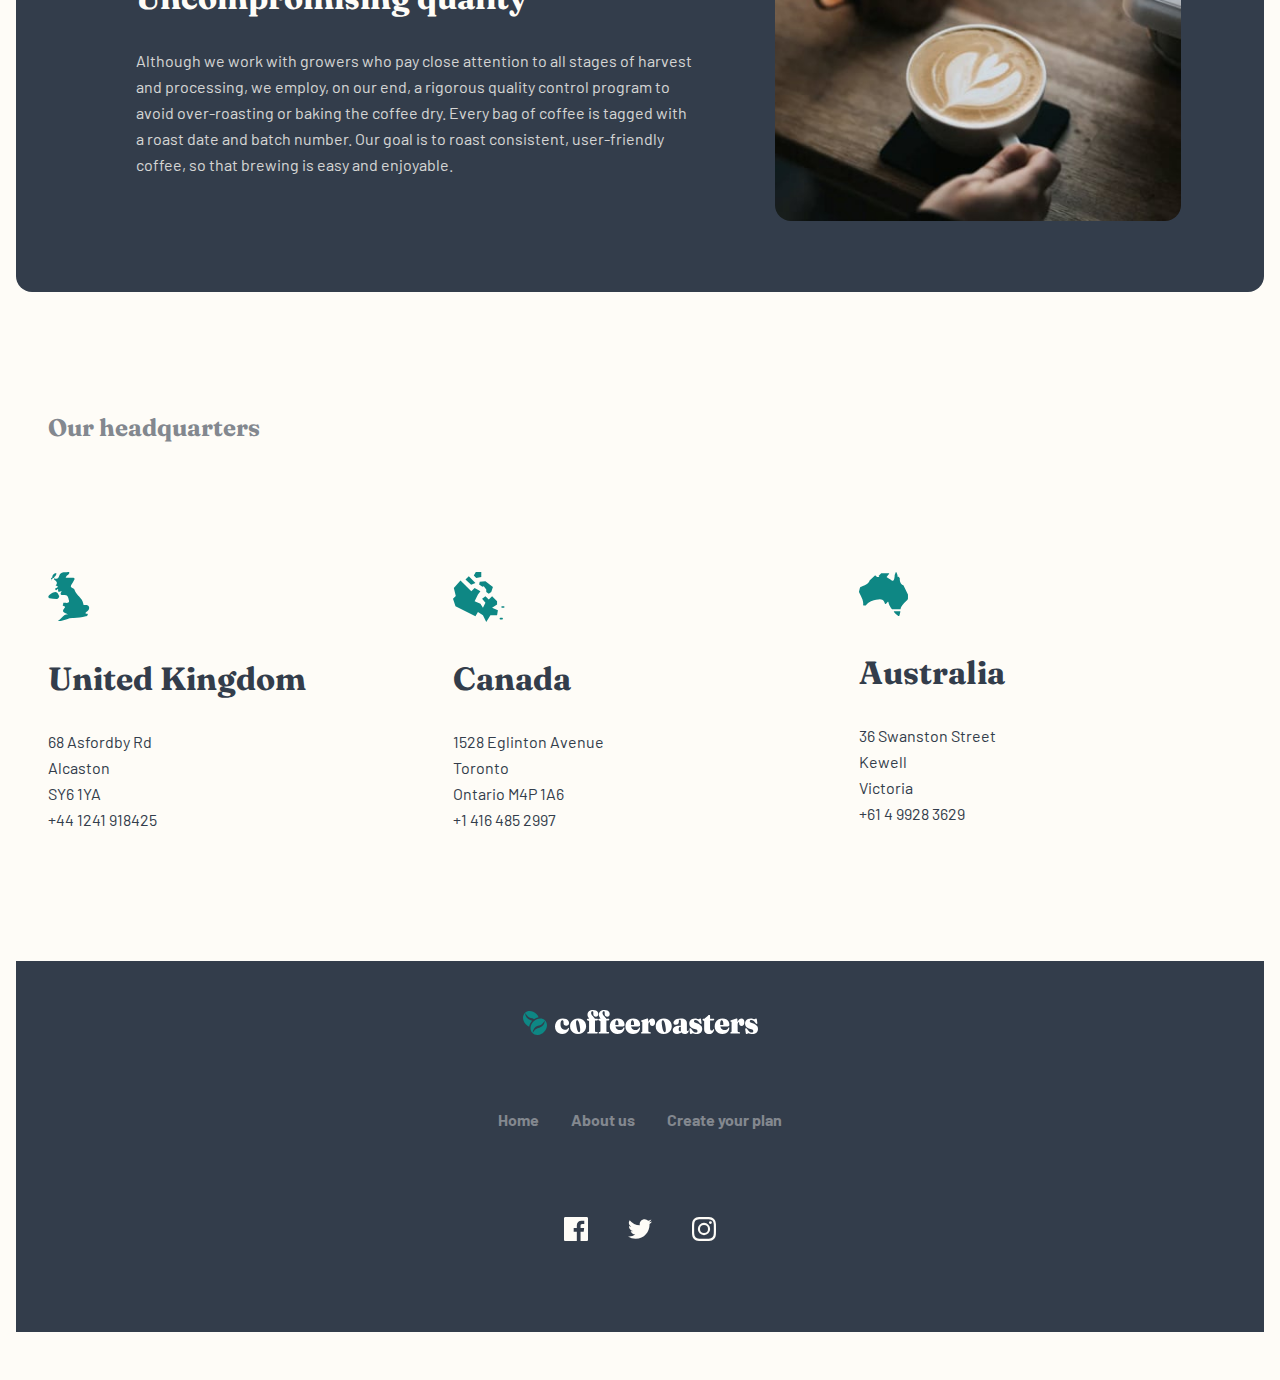
==== commit 2e877f7c: "changing layout for desktop" ====
--- a/about.html
+++ b/about.html
@@ -49,8 +49,7 @@
     <section class="banner" id="aboutBanner">
       <div class="banner__inner">
         <h2>About Us</h2>
-        <p> Coffeeroasters began its journey of exotic discovery in 1999, highlighting stories ofcoffee from around the
-          world. We have since been dedicated to bring the perfect cup - from bean to brew - in every shipment.
+        <p> Coffeeroasters began its journey of exotic discovery in 1999, highlighting stories ofcoffee from around the world. We have since been dedicated to bring the perfect cup - from bean to brew - in every shipment.
         </p>
       </div>
     </section>
@@ -60,31 +59,26 @@
     <div class="container">
 
       <section class="commitment">
-        <img src="./assets/about/mobile/image-commitment.jpg" alt="image of a worker making coffee">
+        <picture>
+          <source media="(min-width: 992px)" srcset="assets/about/desktop/image-commitment.jpg">
+          <source media="(min-width: 768px)" srcset="assets/about/tablet/image-commitment.jpg">
+          <img src="assets/about/mobile/image-commitment.jpg" alt="image of a worker making coffee" />
+        </picture>
         <div class="commitment__details">
           <h3>Our commitment</h3>
-          <p> We’re built on a simple mission and a commitment to doing good along the way. We want to make it easy for
-            you to discover and brew the world’s best coffee at home. It all starts at the source. To locate the
-            specific
-            lots we want to purchase, we travel nearly 60 days a year trying to understand the challenges and
-            opportunities in each of these places. We collaborate with exceptional coffee growers and empower a global
-            community of farmers through with well above fair-trade benchmarks. We also offer training, support farm
-            community initiatives, and invest in coffee plant science. Curating only the finest blends, we roast each
-            lot
-            to highlight tasting profiles distinctive to their native growing region.</p>
+          <p> We’re built on a simple mission and a commitment to doing good along the way. We want to make it easy for you to discover and brew the world’s best coffee at home. It all starts at the source. To locate the specific lots we want to purchase, we travel nearly 60 days a year trying to understand the challenges and opportunities in each of these places. We collaborate with exceptional coffee growers and empower a global community of farmers through with well above fair-trade benchmarks. We also offer training, support farm community initiatives, and invest in coffee plant science. Curating only the finest blends, we roast each lot to highlight tasting profiles distinctive to their native growing region.</p>
         </div>
       </section>
 
       <section class="quality">
-        <img src="./assets/about/mobile/image-quality.jpg" alt="image of quality coffee sitting on a table">
+        <picture>
+          <source media="(min-width: 992px)" srcset="./assets/about/desktop/image-quality.jpg">
+          <source media="(min-width: 768px)" srcset="./assets/about/tablet/image-quality.jpg">
+          <img src="./assets/about/mobile/image-quality.jpg" alt="image of a worker making coffee" />
+        </picture>
         <div class="quality__details">
           <h3>Uncompromising quality</h3>
-          <p> Although we work with growers who pay close attention to all stages of harvest and processing, we employ,
-            on
-            our end, a rigorous quality control program to avoid over-roasting or baking the coffee dry. Every bag of
-            coffee is tagged with a roast date and batch number. Our goal is to roast consistent, user-friendly coffee,
-            so
-            that brewing is easy and enjoyable.</p>
+          <p>Although we work with growers who pay close attention to all stages of harvest and processing, we employ, on our end, a rigorous quality control program to avoid over-roasting or baking the coffee dry. Every bag of coffee is tagged with a roast date and batch number. Our goal is to roast consistent, user-friendly coffee, so that brewing is easy and enjoyable.</p>
         </div>
       </section>
 
--- a/css/styles.min.css
+++ b/css/styles.min.css
@@ -1 +1 @@
-/*! normalize.css v8.0.1 | MIT License | github.com/necolas/normalize.css */html{line-height:1.15;-webkit-text-size-adjust:100%}body{margin:0}main{display:block}h1{font-size:2em;margin:0.67em 0}hr{-webkit-box-sizing:content-box;box-sizing:content-box;height:0;overflow:visible}pre{font-family:monospace, monospace;font-size:1em}a{background-color:transparent}abbr[title]{border-bottom:none;text-decoration:underline;-webkit-text-decoration:underline dotted;text-decoration:underline dotted}b,strong{font-weight:bolder}code,kbd,samp{font-family:monospace, monospace;font-size:1em}small{font-size:80%}sub,sup{font-size:75%;line-height:0;position:relative;vertical-align:baseline}sub{bottom:-0.25em}sup{top:-0.5em}img{border-style:none}button,input,optgroup,select,textarea{font-family:inherit;font-size:100%;line-height:1.15;margin:0}button,input{overflow:visible}button,select{text-transform:none}button,[type="button"],[type="reset"],[type="submit"]{-webkit-appearance:button}button::-moz-focus-inner,[type="button"]::-moz-focus-inner,[type="reset"]::-moz-focus-inner,[type="submit"]::-moz-focus-inner{border-style:none;padding:0}button:-moz-focusring,[type="button"]:-moz-focusring,[type="reset"]:-moz-focusring,[type="submit"]:-moz-focusring{outline:1px dotted ButtonText}fieldset{padding:0.35em 0.75em 0.625em}legend{-webkit-box-sizing:border-box;box-sizing:border-box;color:inherit;display:table;max-width:100%;padding:0;white-space:normal}progress{vertical-align:baseline}textarea{overflow:auto}[type="checkbox"],[type="radio"]{-webkit-box-sizing:border-box;box-sizing:border-box;padding:0}[type="number"]::-webkit-inner-spin-button,[type="number"]::-webkit-outer-spin-button{height:auto}[type="search"]{-webkit-appearance:textfield;outline-offset:-2px}[type="search"]::-webkit-search-decoration{-webkit-appearance:none}::-webkit-file-upload-button{-webkit-appearance:button;font:inherit}details{display:block}summary{display:list-item}template{display:none}[hidden]{display:none}img{max-width:100%}header{position:relative;margin-top:2rem;margin-bottom:2rem;min-height:3rem}ul{list-style-type:none;margin:0;padding:0}body{margin-bottom:3rem}button{cursor:pointer}body{font-family:'Barlow', sans-serif;font-size:1rem;line-height:1.625rem}h1,h2,h3,h4,.alt-title{font-family:'Fraunces', serif}.alt-title{font-size:3.375rem;line-height:4.5rem;text-transform:lowercase}@media (min-width: 36rem){.alt-title{font-size:4.375rem}}@media (min-width: 48rem){.alt-title{font-size:6.375rem}}@media (min-width: 62rem){.alt-title{font-size:9.375rem}}h1{font-size:4.5rem;line-height:4.5rem}h2{font-size:2.5rem;line-height:3rem}h3{font-size:2rem;line-height:2.25rem}h4{font-size:1.5rem;line-height:2rem}nav{font-family:'Barlow', sans-serif;font-size:.75rem;line-height:.938rem;letter-spacing:1px}@media (min-width: 0){.nav__link{font-family:'Fraunces', serif;font-size:2rem;line-height:2.25rem}}@media (min-width: 48rem){.nav__link{font-family:'Barlow', sans-serif;font-size:.75rem;line-height:2.25rem;text-transform:uppercase;font-weight:700}}.nav__link:hover{color:#333D4B}.footer__link:hover{color:#FEFCF7}.process__card-number{font-family:'Fraunces', serif}.btn{font-family:'Fraunces', serif}.large-text{margin-top:1.5rem;font-family:'Fraunces', serif;font-size:2rem;color:#333D4B;-ms-flex-item-align:center;-ms-grid-row-align:center;align-self:center;margin-right:1rem}.container{padding-right:1rem;padding-left:1rem;margin-right:auto;margin-left:auto}.open{display:block}.close{display:none}.question{color:#83888F}.light-text{color:#FEFCF7 !important}.dark-bg{background-color:#333D4B;color:#FEFCF7;padding:1rem;border-radius:1rem}.dark-bg p{opacity:.8}.dark-line{margin-top:4rem}.mb-section{margin-bottom:6rem}.nav{display:-webkit-box;display:-ms-flexbox;display:flex;-webkit-box-align:center;-ms-flex-align:center;align-items:center}.nav__logo{-webkit-box-flex:1;-ms-flex:1;flex:1}.nav__logo a{padding:1rem;display:block}.nav__logo a>img{max-width:12rem}@media (min-width: 28.125rem){.nav__logo a>img{max-width:100%}}.nav__menu{display:none}@media (min-width: 48rem){.nav__menu{display:-webkit-box;display:-ms-flexbox;display:flex;-webkit-box-flex:2;-ms-flex:2;flex:2}}.nav__mobile-menu{position:absolute;top:5rem;left:0;right:0;width:100%;z-index:1;min-height:20rem;height:100vh;background:#fefcf7;background:-webkit-gradient(linear, left bottom, left top, from(rgba(254,252,247,0.5)), color-stop(55%, #fefcf7));background:linear-gradient(0deg, rgba(254,252,247,0.5) 0%, #fefcf7 55%)}@media (min-width: 48rem){.nav__mobile-menu{display:none}}.nav__list{width:100%;display:-webkit-box;display:-ms-flexbox;display:flex;-webkit-box-pack:center;-ms-flex-pack:center;justify-content:center;-webkit-box-orient:vertical;-webkit-box-direction:normal;-ms-flex-direction:column;flex-direction:column;-webkit-box-align:center;-ms-flex-align:center;align-items:center;margin-top:3rem}@media (min-width: 48rem){.nav__list{padding-right:1rem;-webkit-box-pack:end;-ms-flex-pack:end;justify-content:flex-end;-webkit-box-orient:horizontal;-webkit-box-direction:normal;-ms-flex-direction:row;flex-direction:row;margin:0}}.nav__item{text-align:center;margin-top:1rem;margin-bottom:1.25rem;-webkit-box-pack:center;-ms-flex-pack:center;justify-content:center}@media (min-width: 48rem){.nav__item{max-width:100%;margin:0}}.nav__link{text-decoration:none;color:#333D4B;width:100%;padding:1rem;display:block}@media (min-width: 48rem){.nav__link{color:#83888F}}.nav__mobile-btn{margin-top:.45rem;padding:1rem;-ms-flex-item-align:center;-ms-grid-row-align:center;align-self:center}@media (min-width: 48rem){.nav__mobile-btn{display:none}}.nav .container{width:100%;display:-webkit-box;display:-ms-flexbox;display:flex;-webkit-box-align:center;-ms-flex-align:center;align-items:center;-webkit-box-pack:justify;-ms-flex-pack:justify;justify-content:space-between;-ms-flex-wrap:wrap;flex-wrap:wrap}#homeBanner{background:url("../../assets/home/mobile/image-hero-coffeepress.jpg");background-repeat:no-repeat;background-size:cover}@media (min-width: 48rem){#homeBanner{background:url("../../assets/home/tablet/image-hero-coffeepress.jpg");background-repeat:no-repeat;background-size:cover;background-position:right}}#aboutBanner{background:url("../../assets/about/mobile/image-hero-whitecup.jpg");background-repeat:no-repeat;background-size:cover}@media (min-width: 48rem){#aboutBanner{background:url("../../assets/about/tablet/image-hero-whitecup.jpg");background-repeat:no-repeat;background-size:cover;background-position:right}}#planBanner{background:url("../../assets/plan/mobile/image-hero-blackcup.jpg");background-repeat:no-repeat;background-size:cover}@media (min-width: 48rem){#planBanner{background:url("../../assets/plan/tablet/image-hero-blackcup.jpg");background-repeat:no-repeat;background-size:cover;background-position:right}}.banner{border-radius:10px;margin-bottom:6.25rem}.banner__inner{text-align:center;padding:6.25rem 1.5rem;color:#FEFCF7;max-width:18.75rem;margin:0 auto}@media (min-width: 48rem){.banner__inner{text-align:left;margin:0;padding:6.25rem 3.75rem;max-width:22.75rem}}.banner__inner p{opacity:.8}.products{margin-top:6rem;text-align:center}@media (min-width: 48rem){.products__grid{display:-ms-grid;display:grid;gap:3rem;padding:3rem}}.products__heading{background:-webkit-gradient(linear, left top, left bottom, from(#979797), color-stop(110%, #fefcf7));background:linear-gradient(#979797, #fefcf7 110%);background-clip:text;-webkit-background-clip:text;-webkit-text-fill-color:transparent}@media (min-width: 48rem){.products__heading{margin-bottom:-4rem}}.products__product-name{color:#333D4B}.products__product-description{color:#333D4B}.products__product{margin-bottom:3rem}@media (min-width: 48rem){.products__product{margin:0;display:-ms-grid;display:grid;gap:3rem;-ms-grid-columns:(1fr)[2];grid-template-columns:repeat(2, 1fr)}}.products__product-img{max-height:15rem;margin:0 auto}.products__product-details{text-align:center}@media (min-width: 48rem){.products__product-details{text-align:left}}.why-us{margin-top:6rem;padding-top:2rem;text-align:center;color:#FEFCF7}.why-us__container{background-color:#333D4B;border-radius:1rem 1rem 0 0}.why-us__inner{padding:1.5rem}@media (min-width: 48rem){.why-us__inner{max-width:33rem;margin:0 auto}}.why-us__inner p{opacity:.8;color:#FEFCF7}.why-us__reasons{margin-bottom:6.25rem;padding:1.5rem;display:-ms-grid;display:grid;gap:1.5rem;background:url("../../assets/about/desktop/bg-quality.png");background-repeat:no-repeat;background-size:105% 50%;background-position:top;border-bottom-left-radius:1rem}@media (min-width: 48rem){.why-us__reasons{padding:1.5rem 3rem 3rem 3rem}}.why-us__reason{background-color:#0E8784;border-radius:1rem;padding:4rem 1.75rem;display:-webkit-box;display:-ms-flexbox;display:flex;-webkit-box-orient:vertical;-webkit-box-direction:normal;-ms-flex-direction:column;flex-direction:column}@media (min-width: 48rem){.why-us__reason{display:-ms-grid;display:grid;gap:2rem;-ms-grid-columns:1fr 2fr;grid-template-columns:1fr 2fr;-webkit-box-align:center;-ms-flex-align:center;align-items:center;text-align:left}}.why-us__reason-img{padding:1rem;margin:0 auto}.why-us__reason-text{margin:0 auto;max-width:15rem}@media (min-width: 48rem){.why-us__reason-text{text-align:left;max-width:30rem}}@media (min-width: 48rem){.why-us__reason-details{max-width:30rem}}@media (min-width: 48rem){.why-us__reason-details h4{margin:0 0 1rem 0}}.process{text-align:center}@media (min-width: 48rem){.process{text-align:left}}.process a{margin-left:1rem}.process__line{display:none}@media (min-width: 48rem){.process__line{margin-left:1.5rem;display:block;height:2px;border-top:2px solid #FDD6BA;max-width:70%;position:relative}}.process__line-dot{position:absolute;top:0;left:-.8rem;height:25px;width:25px;border-radius:50%;border:1px solid #0E8784;background-color:#FEFCF7;margin-top:-.95rem}.process__line-dot--dark{position:absolute;top:0;left:-.8rem;height:25px;width:25px;border-radius:50%;border:1px solid #0E8784;background-color:transparent;margin-top:-.95rem}.process__line #circle2{left:48%}.process__line #circle3{left:97.5%}.process__heading{color:#83888F}@media (min-width: 48rem){.process__heading{margin-left:1rem;margin-bottom:4rem}}.process__cards{margin-top:5rem;display:-ms-grid;display:grid;gap:2rem;-ms-grid-columns:1fr;grid-template-columns:1fr}@media (min-width: 48rem){.process__cards{-ms-grid-columns:(1fr)[3];grid-template-columns:repeat(3, 1fr)}}.process__card{padding:1rem}.process__card-number{color:#FDD6BA;font-size:4.5rem}.process__card-heading{color:#333D4B}.footer{margin-top:8rem;background-color:#333D4B;color:#FEFCF7;padding:3rem;text-align:center}.footer__logo{margin:0 auto;margin-bottom:3rem}.footer__logo a{display:block}@media (min-width: 48rem){.footer__list{display:-webkit-box;display:-ms-flexbox;display:flex;-webkit-box-pack:center;-ms-flex-pack:center;justify-content:center}}.footer__link{text-decoration:none;color:#83888F;padding:1rem;display:block;font-weight:700}.footer__social{margin-top:2rem;padding:1rem;display:-webkit-box;display:-ms-flexbox;display:flex;-webkit-box-pack:center;-ms-flex-pack:center;justify-content:center;-webkit-box-align:center;-ms-flex-align:center;align-items:center}.footer__social a{display:block;padding:1.25rem}.footer__social a:hover>img{color:#FDD6BA !important}.footer #instagram{background-image:url("../../assets/shared/desktop/icon-instagram.svg");background-size:cover}.footer #instagram:hover{-webkit-filter:invert(93%) sepia(5%) saturate(3428%) hue-rotate(310deg) brightness(102%) contrast(105%);filter:invert(93%) sepia(5%) saturate(3428%) hue-rotate(310deg) brightness(102%) contrast(105%)}.commitment{margin-top:6rem;margin-bottom:7.5rem;display:-ms-grid;display:grid;gap:1rem;text-align:center}@media (min-width: 48rem){.commitment{text-align:left;-ms-grid-columns:(1fr)[2];grid-template-columns:repeat(2, 1fr);gap:3rem}}.commitment h3{color:#333D4B}@media (min-width: 48rem){.commitment h3{margin-top:0}}.commitment img{border-radius:1rem;max-height:31rem;margin:0 auto}@media (min-width: 48rem){.commitment img{height:31rem}}.commitment__details{-ms-flex-item-align:center;-ms-grid-row-align:center;align-self:center}.commitment p{margin-top:0}.quality{margin-top:17.5rem;color:#FEFCF7;background-color:#333D4B;border-radius:1rem;padding:2rem;text-align:center}.quality img{border-radius:1rem;margin-top:-10rem;margin-bottom:3rem;width:90%}.quality__details{margin:0 auto;max-width:36rem;padding-bottom:3rem}.quality__details p{opacity:.8}.locations{margin-top:7.5rem;text-align:center}@media (min-width: 48rem){.locations{text-align:left;padding:0 2rem 0 2rem}}.locations h4{color:#83888F}.locations__all-locations{display:-ms-grid;display:grid;gap:2rem}@media (min-width: 48rem){.locations__all-locations{-ms-grid-columns:(1fr)[3];grid-template-columns:repeat(3, 1fr)}}.locations__location{margin-top:6rem}.locations__location address{font-style:normal;color:#333D4B}.locations__location h3{color:#333D4B}.summary{margin-top:6rem;text-align:center;position:relative}.summary__order{text-align:left;background-color:#333D4B;color:#FEFCF7;border-radius:1rem;padding:1.5rem 2rem;margin-bottom:2rem}.summary__heading{opacity:.5;text-transform:uppercase}.summary__text{color:#0E8784}.btn{display:inline-block;font-weight:400;text-align:center;white-space:nowrap;vertical-align:middle;-webkit-user-select:none;-moz-user-select:none;-ms-user-select:none;user-select:none;border:1px solid transparent;padding:.938rem 1.875rem;font-size:1rem;line-height:1.5;border-radius:.25rem;-webkit-transition:color .15s ease-in-out,background-color .15s ease-in-out,border-color .15s ease-in-out,-webkit-box-shadow .15s ease-in-out;transition:color .15s ease-in-out,background-color .15s ease-in-out,border-color .15s ease-in-out,-webkit-box-shadow .15s ease-in-out;transition:color .15s ease-in-out,background-color .15s ease-in-out,border-color .15s ease-in-out,box-shadow .15s ease-in-out;transition:color .15s ease-in-out,background-color .15s ease-in-out,border-color .15s ease-in-out,box-shadow .15s ease-in-out,-webkit-box-shadow .15s ease-in-out}.btn-default{color:#FEFCF7;background-color:#0E8784;text-decoration:none;margin-top:1.5rem}.btn-default:hover{background-color:#66D2CF}.btn-main{color:#FEFCF7;background-color:#66D2CF;text-decoration:none;margin-top:1.5rem}.options{display:-ms-grid;display:grid;gap:1rem}@media (min-width: 48rem){.options{-ms-grid-columns:(1fr)[3];grid-template-columns:repeat(3, 1fr)}}.options input[type="radio"]{height:0;width:0}.options input[type="radio"]:not(:disabled) ~ label{cursor:pointer}.options input[type="radio"]:disabled ~ label{color:#bcc2bf;border-color:#bcc2bf;-webkit-box-shadow:none;box-shadow:none;cursor:not-allowed}.options label{display:block;background-color:#F4F1EB;color:#333D4B;border-radius:1rem;padding:1.5rem 1.5rem}@media (min-width: 48rem){.options label{height:8rem;padding:3.5rem 1.5rem}}.options input[type="radio"]:checked+label{background-color:#0E8784;color:#FEFCF7}.options input[type="radio"]:focus+label{background-color:#0E8784;color:#FEFCF7}.options input[type="radio"]:hover+label{background-color:#FDD6BA;color:#333D4B}.options h4{margin:0}.options p{margin-bottom:0}.modal{position:fixed;top:0;left:0;right:0;bottom:0;display:-webkit-box;display:-ms-flexbox;display:flex;-webkit-box-align:center;-ms-flex-align:center;align-items:center;-webkit-box-pack:center;-ms-flex-pack:center;justify-content:center;-webkit-box-orient:vertical;-webkit-box-direction:normal;-ms-flex-direction:column;flex-direction:column;padding:1rem;background:rgba(0,0,0,0.8);cursor:pointer;visibility:hidden;opacity:0;-webkit-transition:all 0.35s ease-in;transition:all 0.35s ease-in}.modal__inner{position:relative;max-width:32rem;max-height:80vh;border-radius:.5rem;background:#FEFCF7;overflow:auto;cursor:default}.modal__header{z-index:2;color:#FEFCF7;margin:0;background-color:#333D4B;padding:2rem;min-height:0}.modal__header h3{margin:0}.modal__body{color:#83888F;padding:0 2rem 2rem 2rem}.modal__body h4{margin-bottom:0}.modal__footer{text-align:center}@media (min-width: 48rem){.modal__footer--mobile-footer{display:none}}.modal__footer--large-footer{display:none}@media (min-width: 48rem){.modal__footer--large-footer{display:-webkit-box;display:-ms-flexbox;display:flex;-webkit-box-pack:center;-ms-flex-pack:center;justify-content:center}}.is-visible{visibility:visible;opacity:1}body{background-color:#FEFCF7}
+/*! normalize.css v8.0.1 | MIT License | github.com/necolas/normalize.css */html{line-height:1.15;-webkit-text-size-adjust:100%}body{margin:0}main{display:block}h1{font-size:2em;margin:0.67em 0}hr{-webkit-box-sizing:content-box;box-sizing:content-box;height:0;overflow:visible}pre{font-family:monospace, monospace;font-size:1em}a{background-color:transparent}abbr[title]{border-bottom:none;text-decoration:underline;-webkit-text-decoration:underline dotted;text-decoration:underline dotted}b,strong{font-weight:bolder}code,kbd,samp{font-family:monospace, monospace;font-size:1em}small{font-size:80%}sub,sup{font-size:75%;line-height:0;position:relative;vertical-align:baseline}sub{bottom:-0.25em}sup{top:-0.5em}img{border-style:none}button,input,optgroup,select,textarea{font-family:inherit;font-size:100%;line-height:1.15;margin:0}button,input{overflow:visible}button,select{text-transform:none}button,[type="button"],[type="reset"],[type="submit"]{-webkit-appearance:button}button::-moz-focus-inner,[type="button"]::-moz-focus-inner,[type="reset"]::-moz-focus-inner,[type="submit"]::-moz-focus-inner{border-style:none;padding:0}button:-moz-focusring,[type="button"]:-moz-focusring,[type="reset"]:-moz-focusring,[type="submit"]:-moz-focusring{outline:1px dotted ButtonText}fieldset{padding:0.35em 0.75em 0.625em}legend{-webkit-box-sizing:border-box;box-sizing:border-box;color:inherit;display:table;max-width:100%;padding:0;white-space:normal}progress{vertical-align:baseline}textarea{overflow:auto}[type="checkbox"],[type="radio"]{-webkit-box-sizing:border-box;box-sizing:border-box;padding:0}[type="number"]::-webkit-inner-spin-button,[type="number"]::-webkit-outer-spin-button{height:auto}[type="search"]{-webkit-appearance:textfield;outline-offset:-2px}[type="search"]::-webkit-search-decoration{-webkit-appearance:none}::-webkit-file-upload-button{-webkit-appearance:button;font:inherit}details{display:block}summary{display:list-item}template{display:none}[hidden]{display:none}img{max-width:100%}header{position:relative;margin-top:2rem;margin-bottom:2rem;min-height:3rem}ul{list-style-type:none;margin:0;padding:0}body{margin-bottom:3rem}button{cursor:pointer}@media (min-width: 48rem){section{padding:0 3.75rem}}body{font-family:'Barlow', sans-serif;font-size:1rem;line-height:1.625rem}h1,h2,h3,h4,.alt-title{font-family:'Fraunces', serif}.alt-title{font-size:3.375rem;line-height:4.5rem;text-transform:lowercase}@media (min-width: 36rem){.alt-title{font-size:4.375rem}}@media (min-width: 62rem){.alt-title{font-size:6.375rem}}@media (min-width: 90rem){.alt-title{height:6rem;font-size:9.375rem}}h1{font-size:4.5rem;line-height:4.5rem}h2{font-size:2.5rem;line-height:3rem}h3{font-size:2rem;line-height:2.25rem}h4{font-size:1.5rem;line-height:2rem}nav{font-family:'Barlow', sans-serif;font-size:.75rem;line-height:.938rem;letter-spacing:1px}@media (min-width: 0){.nav__link{font-family:'Fraunces', serif;font-size:2rem;line-height:2.25rem}}@media (min-width: 48rem){.nav__link{font-family:'Barlow', sans-serif;font-size:.75rem;line-height:2.25rem;text-transform:uppercase;font-weight:700}}.nav__link:hover{color:#333D4B}.footer__link:hover{color:#FEFCF7}.process__card-number{font-family:'Fraunces', serif}.btn{font-family:'Fraunces', serif}.large-text{margin-top:1.5rem;font-family:'Fraunces', serif;font-size:2rem;color:#333D4B;-ms-flex-item-align:center;-ms-grid-row-align:center;align-self:center;margin-right:1rem}.container{padding-right:1rem;padding-left:1rem;margin-right:auto;margin-left:auto}.open{display:block}.close{display:none}.question{color:#83888F}.light-text{color:#FEFCF7 !important}.dark-bg{background-color:#333D4B;color:#FEFCF7;padding:1rem;border-radius:1rem}.dark-bg p{opacity:.8}.dark-line{margin-top:4rem}.mb-section{margin-bottom:6rem}.nav{display:-webkit-box;display:-ms-flexbox;display:flex;-webkit-box-align:center;-ms-flex-align:center;align-items:center}.nav__logo{-webkit-box-flex:1;-ms-flex:1;flex:1}.nav__logo a{padding:1rem;display:block}.nav__logo a>img{max-width:12rem}@media (min-width: 28.125rem){.nav__logo a>img{max-width:100%}}.nav__menu{display:none}@media (min-width: 48rem){.nav__menu{display:-webkit-box;display:-ms-flexbox;display:flex;-webkit-box-flex:2;-ms-flex:2;flex:2}}.nav__mobile-menu{position:absolute;top:5rem;left:0;right:0;width:100%;z-index:1;min-height:20rem;height:100vh;background:#fefcf7;background:-webkit-gradient(linear, left bottom, left top, from(rgba(254,252,247,0.5)), color-stop(55%, #fefcf7));background:linear-gradient(0deg, rgba(254,252,247,0.5) 0%, #fefcf7 55%)}@media (min-width: 48rem){.nav__mobile-menu{display:none}}.nav__list{width:100%;display:-webkit-box;display:-ms-flexbox;display:flex;-webkit-box-pack:center;-ms-flex-pack:center;justify-content:center;-webkit-box-orient:vertical;-webkit-box-direction:normal;-ms-flex-direction:column;flex-direction:column;-webkit-box-align:center;-ms-flex-align:center;align-items:center;margin-top:3rem}@media (min-width: 48rem){.nav__list{padding-right:1rem;-webkit-box-pack:end;-ms-flex-pack:end;justify-content:flex-end;-webkit-box-orient:horizontal;-webkit-box-direction:normal;-ms-flex-direction:row;flex-direction:row;margin:0}}.nav__item{text-align:center;margin-top:1rem;margin-bottom:1.25rem;-webkit-box-pack:center;-ms-flex-pack:center;justify-content:center}@media (min-width: 48rem){.nav__item{max-width:100%;margin:0}}.nav__link{text-decoration:none;color:#333D4B;width:100%;padding:1rem;display:block}@media (min-width: 48rem){.nav__link{color:#83888F}}.nav__mobile-btn{margin-top:.45rem;padding:1rem;-ms-flex-item-align:center;-ms-grid-row-align:center;align-self:center}@media (min-width: 48rem){.nav__mobile-btn{display:none}}.nav .container{width:100%;display:-webkit-box;display:-ms-flexbox;display:flex;-webkit-box-align:center;-ms-flex-align:center;align-items:center;-webkit-box-pack:justify;-ms-flex-pack:justify;justify-content:space-between;-ms-flex-wrap:wrap;flex-wrap:wrap}#homeBanner{background:url("../../assets/home/mobile/image-hero-coffeepress.jpg");background-repeat:no-repeat;background-size:cover}@media (min-width: 48rem){#homeBanner{background:url("../../assets/home/tablet/image-hero-coffeepress.jpg");background-repeat:no-repeat;background-size:cover;background-position:right}}@media (min-width: 62rem){#homeBanner{background:url("../../assets/home/desktop/image-hero-coffeepress.jpg");background-repeat:no-repeat;background-size:cover;background-position:right}}#aboutBanner{background:url("../../assets/about/mobile/image-hero-whitecup.jpg");background-repeat:no-repeat;background-size:cover}@media (min-width: 48rem){#aboutBanner{background:url("../../assets/about/tablet/image-hero-whitecup.jpg");background-repeat:no-repeat;background-size:cover;background-position:right}}@media (min-width: 62rem){#aboutBanner{background:url("../../assets/about/desktop/image-hero-whitecup.jpg");background-repeat:no-repeat;background-size:cover;background-position:right}}#planBanner{background:url("../../assets/plan/mobile/image-hero-blackcup.jpg");background-repeat:no-repeat;background-size:cover}@media (min-width: 48rem){#planBanner{background:url("../../assets/plan/tablet/image-hero-blackcup.jpg");background-repeat:no-repeat;background-size:cover;background-position:right}}@media (min-width: 62rem){#planBanner{background:url("../../assets/plan/desktop/image-hero-blackcup.jpg");background-repeat:no-repeat;background-size:cover;background-position:right}}.banner{border-radius:10px;margin-bottom:6.25rem}.banner__inner{text-align:center;padding:6.25rem 1.5rem;color:#FEFCF7;max-width:18.75rem;margin:0 auto}@media (min-width: 48rem){.banner__inner{text-align:left;margin:0;padding:6.25rem 3.75rem;max-width:22.75rem}}.banner__inner p{opacity:.8}.products{margin-top:6rem;text-align:center}@media (min-width: 48rem){.products__grid{display:-ms-grid;display:grid;gap:3rem;padding:3rem}}@media (min-width: 62rem){.products__grid{display:-ms-grid;display:grid;-ms-grid-columns:(1fr)[4];grid-template-columns:repeat(4, 1fr);gap:3rem}}.products__heading{background:-webkit-gradient(linear, left top, left bottom, from(#979797), color-stop(110%, #fefcf7));background:linear-gradient(#979797, #fefcf7 110%);background-clip:text;-webkit-background-clip:text;-webkit-text-fill-color:transparent}@media (min-width: 48rem){.products__heading{margin-bottom:-4rem}}.products__product-name{color:#333D4B}.products__product-description{color:#333D4B}.products__product{margin-bottom:3rem}@media (min-width: 48rem){.products__product{margin:0;display:-ms-grid;display:grid;gap:3rem;-ms-grid-columns:(1fr)[2];grid-template-columns:repeat(2, 1fr)}}@media (min-width: 62rem){.products__product{display:-ms-grid;display:grid;-ms-grid-columns:1fr;grid-template-columns:1fr}}.products__product-img{max-height:15rem;margin:0 auto}.products__product-details{text-align:center}@media (min-width: 48rem){.products__product-details{text-align:left}}@media (min-width: 62rem){.products__product-details{text-align:center}}.why-us{margin-top:6rem;padding-top:2rem;text-align:center;color:#FEFCF7}.why-us__container{background-color:#333D4B;border-radius:1rem 1rem 0 0}.why-us__inner{padding:1.5rem}@media (min-width: 48rem){.why-us__inner{max-width:33rem;margin:0 auto}}.why-us__inner p{opacity:.8;color:#FEFCF7}.why-us__reasons{margin-bottom:6.25rem;padding:1.5rem;display:-ms-grid;display:grid;gap:1.5rem;background:url("../../assets/about/desktop/bg-quality.png");background-repeat:no-repeat;background-size:105% 50%;background-position:top;border-bottom-left-radius:1rem}@media (min-width: 48rem){.why-us__reasons{padding:1.5rem 3rem 3rem 3rem}}@media (min-width: 62rem){.why-us__reasons{-ms-grid-columns:(1fr)[3];grid-template-columns:repeat(3, 1fr)}}.why-us__reason{background-color:#0E8784;border-radius:1rem;padding:4rem 1.75rem;display:-webkit-box;display:-ms-flexbox;display:flex;-webkit-box-orient:vertical;-webkit-box-direction:normal;-ms-flex-direction:column;flex-direction:column}@media (min-width: 48rem){.why-us__reason{display:-ms-grid;display:grid;gap:2rem;-ms-grid-columns:1fr 2fr;grid-template-columns:1fr 2fr;-webkit-box-align:center;-ms-flex-align:center;align-items:center;text-align:left}}@media (min-width: 62rem){.why-us__reason{-ms-grid-columns:1fr;grid-template-columns:1fr;text-align:center}}.why-us__reason-img{padding:1rem;margin:0 auto}.why-us__reason-text{margin:0 auto;max-width:15rem}@media (min-width: 48rem){.why-us__reason-text{max-width:30rem}}@media (min-width: 48rem){.why-us__reason-details{max-width:30rem}}@media (min-width: 48rem){.why-us__reason-details h4{margin:0 0 1rem 0}}.process{text-align:center}@media (min-width: 48rem){.process{text-align:left}}.process a{margin-left:1rem}.process__line{display:none}@media (min-width: 48rem){.process__line{margin-left:1.5rem;display:block;height:2px;border-top:2px solid #FDD6BA;max-width:70%;position:relative}}.process__line-dot{position:absolute;top:0;left:-.8rem;height:25px;width:25px;border-radius:50%;border:1px solid #0E8784;background-color:#FEFCF7;margin-top:-.95rem}.process__line-dot--dark{position:absolute;top:0;left:-.8rem;height:25px;width:25px;border-radius:50%;border:1px solid #0E8784;background-color:transparent;margin-top:-.95rem}.process__line #circle2{left:48%}.process__line #circle3{left:97.5%}.process__heading{color:#83888F}@media (min-width: 48rem){.process__heading{margin-left:1rem;margin-bottom:4rem}}.process__cards{margin-top:5rem;display:-ms-grid;display:grid;gap:2rem;-ms-grid-columns:1fr;grid-template-columns:1fr}@media (min-width: 48rem){.process__cards{-ms-grid-columns:(1fr)[3];grid-template-columns:repeat(3, 1fr)}}.process__card{padding:1rem}.process__card-number{color:#FDD6BA;font-size:4.5rem}.process__card-heading{color:#333D4B}.footer{margin-top:8rem;background-color:#333D4B;color:#FEFCF7;padding:3rem;text-align:center}.footer__logo{margin:0 auto;margin-bottom:3rem}.footer__logo a{display:block}@media (min-width: 48rem){.footer__list{display:-webkit-box;display:-ms-flexbox;display:flex;-webkit-box-pack:center;-ms-flex-pack:center;justify-content:center}}.footer__link{text-decoration:none;color:#83888F;padding:1rem;display:block;font-weight:700}.footer__social{margin-top:2rem;padding:1rem;display:-webkit-box;display:-ms-flexbox;display:flex;-webkit-box-pack:center;-ms-flex-pack:center;justify-content:center;-webkit-box-align:center;-ms-flex-align:center;align-items:center}.footer__social a{display:block;padding:1.25rem}.footer__social a:hover>img{color:#FDD6BA !important}.footer #instagram{background-image:url("../../assets/shared/desktop/icon-instagram.svg");background-size:cover}.footer #instagram:hover{-webkit-filter:invert(93%) sepia(5%) saturate(3428%) hue-rotate(310deg) brightness(102%) contrast(105%);filter:invert(93%) sepia(5%) saturate(3428%) hue-rotate(310deg) brightness(102%) contrast(105%)}.commitment{margin-top:6rem;margin-bottom:7.5rem;display:-ms-grid;display:grid;gap:1rem;text-align:center}@media (min-width: 48rem){.commitment{text-align:left;-ms-grid-columns:(1fr)[2];grid-template-columns:repeat(2, 1fr);gap:3rem}}@media (min-width: 62rem){.commitment{gap:6rem}}.commitment h3{color:#333D4B}@media (min-width: 48rem){.commitment h3{margin-top:0}}.commitment picture{display:-webkit-box;display:-ms-flexbox;display:flex}.commitment img{border-radius:1rem;max-height:31rem;margin:0 auto}@media (min-width: 48rem){.commitment img{height:31rem}}.commitment__details{-ms-flex-item-align:center;-ms-grid-row-align:center;align-self:center}.commitment p{margin-top:0}.quality{margin-top:17.5rem;color:#FEFCF7;background-color:#333D4B;border-radius:1rem;text-align:center;padding-top:3rem;padding-bottom:1rem}@media (min-width: 62rem){.quality{display:-ms-grid;display:grid;-ms-grid-columns:3fr 2fr;grid-template-columns:3fr 2fr}}.quality img{border-radius:1rem;margin-top:-10rem;margin-bottom:3rem;width:90%}@media (min-width: 62rem){.quality img{margin-top:-5rem}}@media (min-width: 75rem){.quality img{margin-top:-8rem}}@media (min-width: 62rem){.quality picture:nth-of-type(1){-webkit-box-ordinal-group:3;-ms-flex-order:2;order:2}}.quality__details{margin:0 auto;max-width:36rem;padding:2rem 3.75rem}@media (min-width: 48rem){.quality__details{max-width:48rem}}@media (min-width: 62rem){.quality__details{text-align:left}}.quality__details p{opacity:.8}.locations{margin-top:7.5rem;text-align:center}@media (min-width: 48rem){.locations{text-align:left;padding:0 2rem 0 2rem}}.locations h4{color:#83888F}.locations__all-locations{display:-ms-grid;display:grid;gap:2rem}@media (min-width: 48rem){.locations__all-locations{-ms-grid-columns:(1fr)[3];grid-template-columns:repeat(3, 1fr)}}.locations__location{margin-top:6rem}.locations__location address{font-style:normal;color:#333D4B}.locations__location h3{color:#333D4B}.summary{margin-top:6rem;text-align:center;position:relative}.summary__order{text-align:left;background-color:#333D4B;color:#FEFCF7;border-radius:1rem;padding:1.5rem 2rem;margin-bottom:2rem}.summary__heading{opacity:.5;text-transform:uppercase}.summary__text{color:#0E8784}.btn{display:inline-block;font-weight:400;text-align:center;white-space:nowrap;vertical-align:middle;-webkit-user-select:none;-moz-user-select:none;-ms-user-select:none;user-select:none;border:1px solid transparent;padding:.938rem 1.875rem;font-size:1rem;line-height:1.5;border-radius:.25rem;-webkit-transition:color .15s ease-in-out,background-color .15s ease-in-out,border-color .15s ease-in-out,-webkit-box-shadow .15s ease-in-out;transition:color .15s ease-in-out,background-color .15s ease-in-out,border-color .15s ease-in-out,-webkit-box-shadow .15s ease-in-out;transition:color .15s ease-in-out,background-color .15s ease-in-out,border-color .15s ease-in-out,box-shadow .15s ease-in-out;transition:color .15s ease-in-out,background-color .15s ease-in-out,border-color .15s ease-in-out,box-shadow .15s ease-in-out,-webkit-box-shadow .15s ease-in-out}.btn-default{color:#FEFCF7;background-color:#0E8784;text-decoration:none;margin-top:1.5rem}.btn-default:hover{background-color:#66D2CF}.btn-main{color:#FEFCF7;background-color:#66D2CF;text-decoration:none;margin-top:1.5rem}.options{display:-ms-grid;display:grid;gap:1rem}@media (min-width: 48rem){.options{-ms-grid-columns:(1fr)[3];grid-template-columns:repeat(3, 1fr)}}.options input[type="radio"]{height:0;width:0}.options input[type="radio"]:not(:disabled) ~ label{cursor:pointer}.options input[type="radio"]:disabled ~ label{color:#bcc2bf;border-color:#bcc2bf;-webkit-box-shadow:none;box-shadow:none;cursor:not-allowed}.options label{display:block;background-color:#F4F1EB;color:#333D4B;border-radius:1rem;padding:1.5rem 1.5rem}@media (min-width: 48rem){.options label{height:8rem;padding:3.5rem 1.5rem}}.options input[type="radio"]:checked+label{background-color:#0E8784;color:#FEFCF7}.options input[type="radio"]:focus+label{background-color:#0E8784;color:#FEFCF7}.options input[type="radio"]:hover+label{background-color:#FDD6BA;color:#333D4B}.options h4{margin:0}.options p{margin-bottom:0}.modal{position:fixed;top:0;left:0;right:0;bottom:0;display:-webkit-box;display:-ms-flexbox;display:flex;-webkit-box-align:center;-ms-flex-align:center;align-items:center;-webkit-box-pack:center;-ms-flex-pack:center;justify-content:center;-webkit-box-orient:vertical;-webkit-box-direction:normal;-ms-flex-direction:column;flex-direction:column;padding:1rem;background:rgba(0,0,0,0.8);cursor:pointer;visibility:hidden;opacity:0;-webkit-transition:all 0.35s ease-in;transition:all 0.35s ease-in}.modal__inner{position:relative;max-width:32rem;max-height:80vh;border-radius:.5rem;background:#FEFCF7;overflow:auto;cursor:default}.modal__header{z-index:2;color:#FEFCF7;margin:0;background-color:#333D4B;padding:2rem;min-height:0}.modal__header h3{margin:0}.modal__body{color:#83888F;padding:0 2rem 2rem 2rem}.modal__body h4{margin-bottom:0}.modal__footer{text-align:center}@media (min-width: 48rem){.modal__footer--mobile-footer{display:none}}.modal__footer--large-footer{display:none}@media (min-width: 48rem){.modal__footer--large-footer{display:-webkit-box;display:-ms-flexbox;display:flex;-webkit-box-pack:center;-ms-flex-pack:center;justify-content:center}}.is-visible{visibility:visible;opacity:1}body{background-color:#FEFCF7}
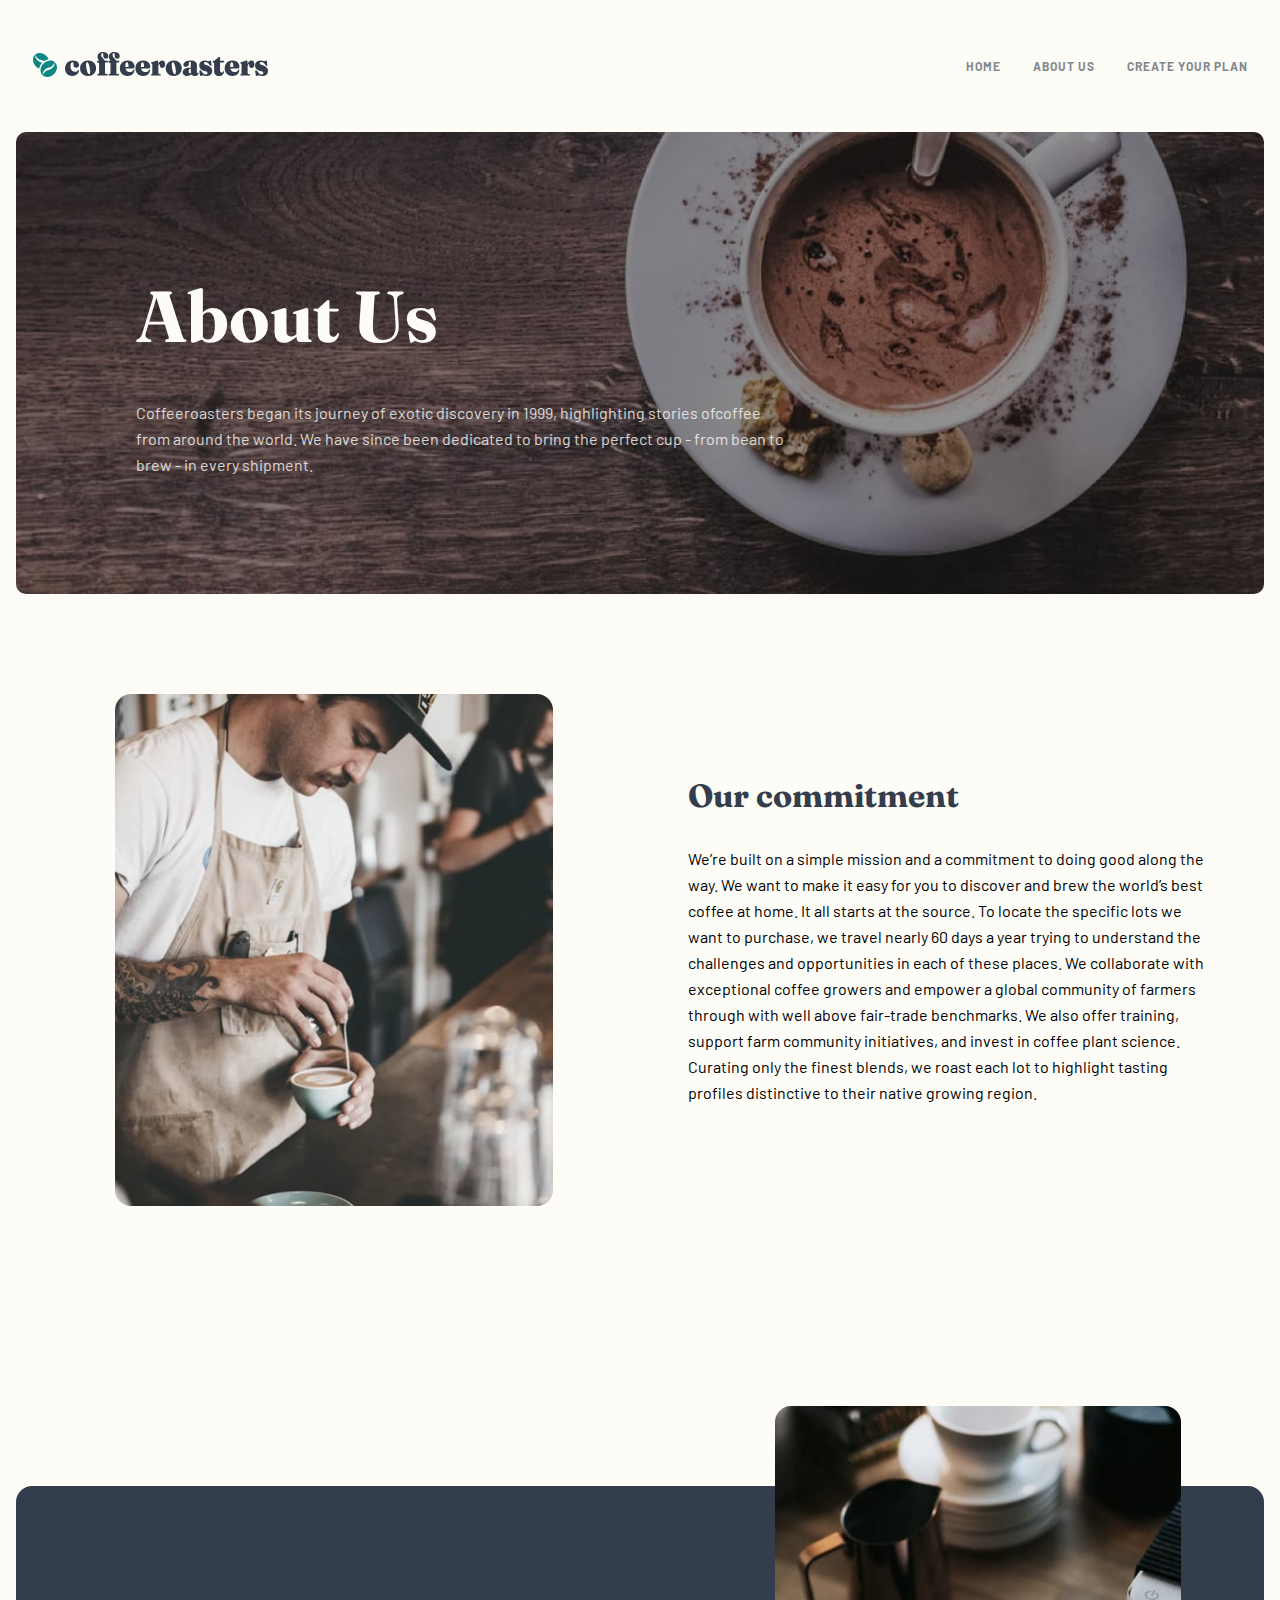
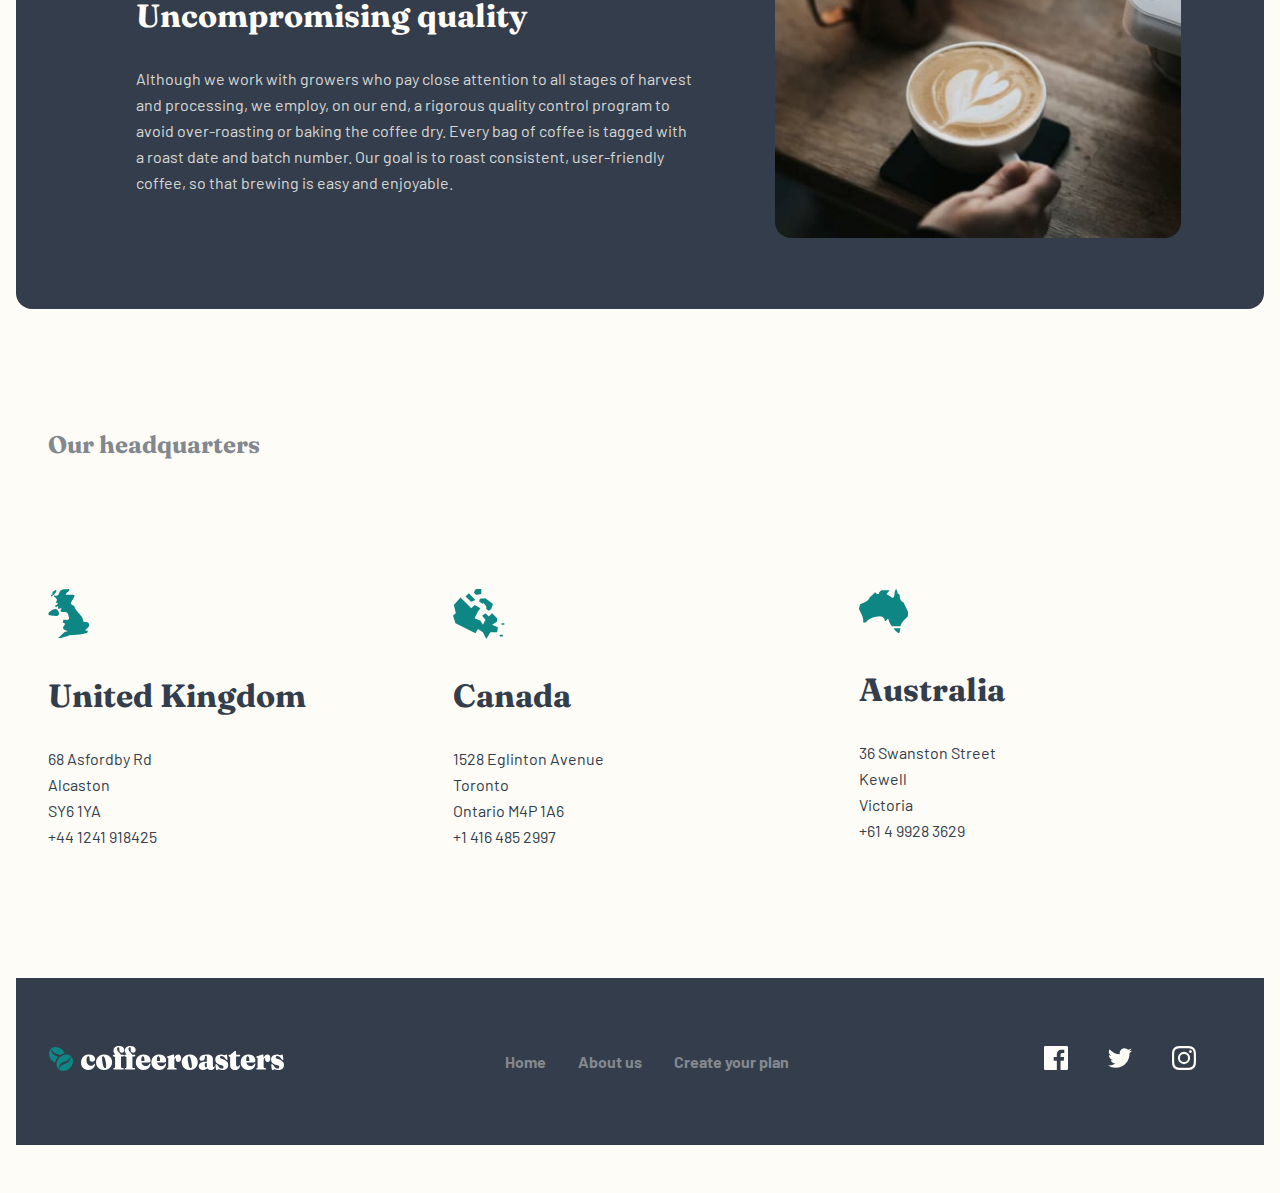
==== commit 1ce7ee50: "finishing desktop version, need to add active class to links and a few other minor details" ====
--- a/about.html
+++ b/about.html
@@ -48,7 +48,7 @@
   <div class="container">
     <section class="banner" id="aboutBanner">
       <div class="banner__inner">
-        <h2>About Us</h2>
+        <h1>About Us</h1>
         <p> Coffeeroasters began its journey of exotic discovery in 1999, highlighting stories ofcoffee from around the world. We have since been dedicated to bring the perfect cup - from bean to brew - in every shipment.
         </p>
       </div>
--- a/css/styles.min.css
+++ b/css/styles.min.css
@@ -1 +1 @@
-/*! normalize.css v8.0.1 | MIT License | github.com/necolas/normalize.css */html{line-height:1.15;-webkit-text-size-adjust:100%}body{margin:0}main{display:block}h1{font-size:2em;margin:0.67em 0}hr{-webkit-box-sizing:content-box;box-sizing:content-box;height:0;overflow:visible}pre{font-family:monospace, monospace;font-size:1em}a{background-color:transparent}abbr[title]{border-bottom:none;text-decoration:underline;-webkit-text-decoration:underline dotted;text-decoration:underline dotted}b,strong{font-weight:bolder}code,kbd,samp{font-family:monospace, monospace;font-size:1em}small{font-size:80%}sub,sup{font-size:75%;line-height:0;position:relative;vertical-align:baseline}sub{bottom:-0.25em}sup{top:-0.5em}img{border-style:none}button,input,optgroup,select,textarea{font-family:inherit;font-size:100%;line-height:1.15;margin:0}button,input{overflow:visible}button,select{text-transform:none}button,[type="button"],[type="reset"],[type="submit"]{-webkit-appearance:button}button::-moz-focus-inner,[type="button"]::-moz-focus-inner,[type="reset"]::-moz-focus-inner,[type="submit"]::-moz-focus-inner{border-style:none;padding:0}button:-moz-focusring,[type="button"]:-moz-focusring,[type="reset"]:-moz-focusring,[type="submit"]:-moz-focusring{outline:1px dotted ButtonText}fieldset{padding:0.35em 0.75em 0.625em}legend{-webkit-box-sizing:border-box;box-sizing:border-box;color:inherit;display:table;max-width:100%;padding:0;white-space:normal}progress{vertical-align:baseline}textarea{overflow:auto}[type="checkbox"],[type="radio"]{-webkit-box-sizing:border-box;box-sizing:border-box;padding:0}[type="number"]::-webkit-inner-spin-button,[type="number"]::-webkit-outer-spin-button{height:auto}[type="search"]{-webkit-appearance:textfield;outline-offset:-2px}[type="search"]::-webkit-search-decoration{-webkit-appearance:none}::-webkit-file-upload-button{-webkit-appearance:button;font:inherit}details{display:block}summary{display:list-item}template{display:none}[hidden]{display:none}img{max-width:100%}header{position:relative;margin-top:2rem;margin-bottom:2rem;min-height:3rem}ul{list-style-type:none;margin:0;padding:0}body{margin-bottom:3rem}button{cursor:pointer}@media (min-width: 48rem){section{padding:0 3.75rem}}body{font-family:'Barlow', sans-serif;font-size:1rem;line-height:1.625rem}h1,h2,h3,h4,.alt-title{font-family:'Fraunces', serif}.alt-title{font-size:3.375rem;line-height:4.5rem;text-transform:lowercase}@media (min-width: 36rem){.alt-title{font-size:4.375rem}}@media (min-width: 62rem){.alt-title{font-size:6.375rem}}@media (min-width: 90rem){.alt-title{height:6rem;font-size:9.375rem}}h1{font-size:4.5rem;line-height:4.5rem}h2{font-size:2.5rem;line-height:3rem}h3{font-size:2rem;line-height:2.25rem}h4{font-size:1.5rem;line-height:2rem}nav{font-family:'Barlow', sans-serif;font-size:.75rem;line-height:.938rem;letter-spacing:1px}@media (min-width: 0){.nav__link{font-family:'Fraunces', serif;font-size:2rem;line-height:2.25rem}}@media (min-width: 48rem){.nav__link{font-family:'Barlow', sans-serif;font-size:.75rem;line-height:2.25rem;text-transform:uppercase;font-weight:700}}.nav__link:hover{color:#333D4B}.footer__link:hover{color:#FEFCF7}.process__card-number{font-family:'Fraunces', serif}.btn{font-family:'Fraunces', serif}.large-text{margin-top:1.5rem;font-family:'Fraunces', serif;font-size:2rem;color:#333D4B;-ms-flex-item-align:center;-ms-grid-row-align:center;align-self:center;margin-right:1rem}.container{padding-right:1rem;padding-left:1rem;margin-right:auto;margin-left:auto}.open{display:block}.close{display:none}.question{color:#83888F}.light-text{color:#FEFCF7 !important}.dark-bg{background-color:#333D4B;color:#FEFCF7;padding:1rem;border-radius:1rem}.dark-bg p{opacity:.8}.dark-line{margin-top:4rem}.mb-section{margin-bottom:6rem}.nav{display:-webkit-box;display:-ms-flexbox;display:flex;-webkit-box-align:center;-ms-flex-align:center;align-items:center}.nav__logo{-webkit-box-flex:1;-ms-flex:1;flex:1}.nav__logo a{padding:1rem;display:block}.nav__logo a>img{max-width:12rem}@media (min-width: 28.125rem){.nav__logo a>img{max-width:100%}}.nav__menu{display:none}@media (min-width: 48rem){.nav__menu{display:-webkit-box;display:-ms-flexbox;display:flex;-webkit-box-flex:2;-ms-flex:2;flex:2}}.nav__mobile-menu{position:absolute;top:5rem;left:0;right:0;width:100%;z-index:1;min-height:20rem;height:100vh;background:#fefcf7;background:-webkit-gradient(linear, left bottom, left top, from(rgba(254,252,247,0.5)), color-stop(55%, #fefcf7));background:linear-gradient(0deg, rgba(254,252,247,0.5) 0%, #fefcf7 55%)}@media (min-width: 48rem){.nav__mobile-menu{display:none}}.nav__list{width:100%;display:-webkit-box;display:-ms-flexbox;display:flex;-webkit-box-pack:center;-ms-flex-pack:center;justify-content:center;-webkit-box-orient:vertical;-webkit-box-direction:normal;-ms-flex-direction:column;flex-direction:column;-webkit-box-align:center;-ms-flex-align:center;align-items:center;margin-top:3rem}@media (min-width: 48rem){.nav__list{padding-right:1rem;-webkit-box-pack:end;-ms-flex-pack:end;justify-content:flex-end;-webkit-box-orient:horizontal;-webkit-box-direction:normal;-ms-flex-direction:row;flex-direction:row;margin:0}}.nav__item{text-align:center;margin-top:1rem;margin-bottom:1.25rem;-webkit-box-pack:center;-ms-flex-pack:center;justify-content:center}@media (min-width: 48rem){.nav__item{max-width:100%;margin:0}}.nav__link{text-decoration:none;color:#333D4B;width:100%;padding:1rem;display:block}@media (min-width: 48rem){.nav__link{color:#83888F}}.nav__mobile-btn{margin-top:.45rem;padding:1rem;-ms-flex-item-align:center;-ms-grid-row-align:center;align-self:center}@media (min-width: 48rem){.nav__mobile-btn{display:none}}.nav .container{width:100%;display:-webkit-box;display:-ms-flexbox;display:flex;-webkit-box-align:center;-ms-flex-align:center;align-items:center;-webkit-box-pack:justify;-ms-flex-pack:justify;justify-content:space-between;-ms-flex-wrap:wrap;flex-wrap:wrap}#homeBanner{background:url("../../assets/home/mobile/image-hero-coffeepress.jpg");background-repeat:no-repeat;background-size:cover}@media (min-width: 48rem){#homeBanner{background:url("../../assets/home/tablet/image-hero-coffeepress.jpg");background-repeat:no-repeat;background-size:cover;background-position:right}}@media (min-width: 62rem){#homeBanner{background:url("../../assets/home/desktop/image-hero-coffeepress.jpg");background-repeat:no-repeat;background-size:cover;background-position:right}}#aboutBanner{background:url("../../assets/about/mobile/image-hero-whitecup.jpg");background-repeat:no-repeat;background-size:cover}@media (min-width: 48rem){#aboutBanner{background:url("../../assets/about/tablet/image-hero-whitecup.jpg");background-repeat:no-repeat;background-size:cover;background-position:right}}@media (min-width: 62rem){#aboutBanner{background:url("../../assets/about/desktop/image-hero-whitecup.jpg");background-repeat:no-repeat;background-size:cover;background-position:right}}#planBanner{background:url("../../assets/plan/mobile/image-hero-blackcup.jpg");background-repeat:no-repeat;background-size:cover}@media (min-width: 48rem){#planBanner{background:url("../../assets/plan/tablet/image-hero-blackcup.jpg");background-repeat:no-repeat;background-size:cover;background-position:right}}@media (min-width: 62rem){#planBanner{background:url("../../assets/plan/desktop/image-hero-blackcup.jpg");background-repeat:no-repeat;background-size:cover;background-position:right}}.banner{border-radius:10px;margin-bottom:6.25rem}.banner__inner{text-align:center;padding:6.25rem 1.5rem;color:#FEFCF7;max-width:18.75rem;margin:0 auto}@media (min-width: 48rem){.banner__inner{text-align:left;margin:0;padding:6.25rem 3.75rem;max-width:22.75rem}}.banner__inner p{opacity:.8}.products{margin-top:6rem;text-align:center}@media (min-width: 48rem){.products__grid{display:-ms-grid;display:grid;gap:3rem;padding:3rem}}@media (min-width: 62rem){.products__grid{display:-ms-grid;display:grid;-ms-grid-columns:(1fr)[4];grid-template-columns:repeat(4, 1fr);gap:3rem}}.products__heading{background:-webkit-gradient(linear, left top, left bottom, from(#979797), color-stop(110%, #fefcf7));background:linear-gradient(#979797, #fefcf7 110%);background-clip:text;-webkit-background-clip:text;-webkit-text-fill-color:transparent}@media (min-width: 48rem){.products__heading{margin-bottom:-4rem}}.products__product-name{color:#333D4B}.products__product-description{color:#333D4B}.products__product{margin-bottom:3rem}@media (min-width: 48rem){.products__product{margin:0;display:-ms-grid;display:grid;gap:3rem;-ms-grid-columns:(1fr)[2];grid-template-columns:repeat(2, 1fr)}}@media (min-width: 62rem){.products__product{display:-ms-grid;display:grid;-ms-grid-columns:1fr;grid-template-columns:1fr}}.products__product-img{max-height:15rem;margin:0 auto}.products__product-details{text-align:center}@media (min-width: 48rem){.products__product-details{text-align:left}}@media (min-width: 62rem){.products__product-details{text-align:center}}.why-us{margin-top:6rem;padding-top:2rem;text-align:center;color:#FEFCF7}.why-us__container{background-color:#333D4B;border-radius:1rem 1rem 0 0}.why-us__inner{padding:1.5rem}@media (min-width: 48rem){.why-us__inner{max-width:33rem;margin:0 auto}}.why-us__inner p{opacity:.8;color:#FEFCF7}.why-us__reasons{margin-bottom:6.25rem;padding:1.5rem;display:-ms-grid;display:grid;gap:1.5rem;background:url("../../assets/about/desktop/bg-quality.png");background-repeat:no-repeat;background-size:105% 50%;background-position:top;border-bottom-left-radius:1rem}@media (min-width: 48rem){.why-us__reasons{padding:1.5rem 3rem 3rem 3rem}}@media (min-width: 62rem){.why-us__reasons{-ms-grid-columns:(1fr)[3];grid-template-columns:repeat(3, 1fr)}}.why-us__reason{background-color:#0E8784;border-radius:1rem;padding:4rem 1.75rem;display:-webkit-box;display:-ms-flexbox;display:flex;-webkit-box-orient:vertical;-webkit-box-direction:normal;-ms-flex-direction:column;flex-direction:column}@media (min-width: 48rem){.why-us__reason{display:-ms-grid;display:grid;gap:2rem;-ms-grid-columns:1fr 2fr;grid-template-columns:1fr 2fr;-webkit-box-align:center;-ms-flex-align:center;align-items:center;text-align:left}}@media (min-width: 62rem){.why-us__reason{-ms-grid-columns:1fr;grid-template-columns:1fr;text-align:center}}.why-us__reason-img{padding:1rem;margin:0 auto}.why-us__reason-text{margin:0 auto;max-width:15rem}@media (min-width: 48rem){.why-us__reason-text{max-width:30rem}}@media (min-width: 48rem){.why-us__reason-details{max-width:30rem}}@media (min-width: 48rem){.why-us__reason-details h4{margin:0 0 1rem 0}}.process{text-align:center}@media (min-width: 48rem){.process{text-align:left}}.process a{margin-left:1rem}.process__line{display:none}@media (min-width: 48rem){.process__line{margin-left:1.5rem;display:block;height:2px;border-top:2px solid #FDD6BA;max-width:70%;position:relative}}.process__line-dot{position:absolute;top:0;left:-.8rem;height:25px;width:25px;border-radius:50%;border:1px solid #0E8784;background-color:#FEFCF7;margin-top:-.95rem}.process__line-dot--dark{position:absolute;top:0;left:-.8rem;height:25px;width:25px;border-radius:50%;border:1px solid #0E8784;background-color:transparent;margin-top:-.95rem}.process__line #circle2{left:48%}.process__line #circle3{left:97.5%}.process__heading{color:#83888F}@media (min-width: 48rem){.process__heading{margin-left:1rem;margin-bottom:4rem}}.process__cards{margin-top:5rem;display:-ms-grid;display:grid;gap:2rem;-ms-grid-columns:1fr;grid-template-columns:1fr}@media (min-width: 48rem){.process__cards{-ms-grid-columns:(1fr)[3];grid-template-columns:repeat(3, 1fr)}}.process__card{padding:1rem}.process__card-number{color:#FDD6BA;font-size:4.5rem}.process__card-heading{color:#333D4B}.footer{margin-top:8rem;background-color:#333D4B;color:#FEFCF7;padding:3rem;text-align:center}.footer__logo{margin:0 auto;margin-bottom:3rem}.footer__logo a{display:block}@media (min-width: 48rem){.footer__list{display:-webkit-box;display:-ms-flexbox;display:flex;-webkit-box-pack:center;-ms-flex-pack:center;justify-content:center}}.footer__link{text-decoration:none;color:#83888F;padding:1rem;display:block;font-weight:700}.footer__social{margin-top:2rem;padding:1rem;display:-webkit-box;display:-ms-flexbox;display:flex;-webkit-box-pack:center;-ms-flex-pack:center;justify-content:center;-webkit-box-align:center;-ms-flex-align:center;align-items:center}.footer__social a{display:block;padding:1.25rem}.footer__social a:hover>img{color:#FDD6BA !important}.footer #instagram{background-image:url("../../assets/shared/desktop/icon-instagram.svg");background-size:cover}.footer #instagram:hover{-webkit-filter:invert(93%) sepia(5%) saturate(3428%) hue-rotate(310deg) brightness(102%) contrast(105%);filter:invert(93%) sepia(5%) saturate(3428%) hue-rotate(310deg) brightness(102%) contrast(105%)}.commitment{margin-top:6rem;margin-bottom:7.5rem;display:-ms-grid;display:grid;gap:1rem;text-align:center}@media (min-width: 48rem){.commitment{text-align:left;-ms-grid-columns:(1fr)[2];grid-template-columns:repeat(2, 1fr);gap:3rem}}@media (min-width: 62rem){.commitment{gap:6rem}}.commitment h3{color:#333D4B}@media (min-width: 48rem){.commitment h3{margin-top:0}}.commitment picture{display:-webkit-box;display:-ms-flexbox;display:flex}.commitment img{border-radius:1rem;max-height:31rem;margin:0 auto}@media (min-width: 48rem){.commitment img{height:31rem}}.commitment__details{-ms-flex-item-align:center;-ms-grid-row-align:center;align-self:center}.commitment p{margin-top:0}.quality{margin-top:17.5rem;color:#FEFCF7;background-color:#333D4B;border-radius:1rem;text-align:center;padding-top:3rem;padding-bottom:1rem}@media (min-width: 62rem){.quality{display:-ms-grid;display:grid;-ms-grid-columns:3fr 2fr;grid-template-columns:3fr 2fr}}.quality img{border-radius:1rem;margin-top:-10rem;margin-bottom:3rem;width:90%}@media (min-width: 62rem){.quality img{margin-top:-5rem}}@media (min-width: 75rem){.quality img{margin-top:-8rem}}@media (min-width: 62rem){.quality picture:nth-of-type(1){-webkit-box-ordinal-group:3;-ms-flex-order:2;order:2}}.quality__details{margin:0 auto;max-width:36rem;padding:2rem 3.75rem}@media (min-width: 48rem){.quality__details{max-width:48rem}}@media (min-width: 62rem){.quality__details{text-align:left}}.quality__details p{opacity:.8}.locations{margin-top:7.5rem;text-align:center}@media (min-width: 48rem){.locations{text-align:left;padding:0 2rem 0 2rem}}.locations h4{color:#83888F}.locations__all-locations{display:-ms-grid;display:grid;gap:2rem}@media (min-width: 48rem){.locations__all-locations{-ms-grid-columns:(1fr)[3];grid-template-columns:repeat(3, 1fr)}}.locations__location{margin-top:6rem}.locations__location address{font-style:normal;color:#333D4B}.locations__location h3{color:#333D4B}.summary{margin-top:6rem;text-align:center;position:relative}.summary__order{text-align:left;background-color:#333D4B;color:#FEFCF7;border-radius:1rem;padding:1.5rem 2rem;margin-bottom:2rem}.summary__heading{opacity:.5;text-transform:uppercase}.summary__text{color:#0E8784}.btn{display:inline-block;font-weight:400;text-align:center;white-space:nowrap;vertical-align:middle;-webkit-user-select:none;-moz-user-select:none;-ms-user-select:none;user-select:none;border:1px solid transparent;padding:.938rem 1.875rem;font-size:1rem;line-height:1.5;border-radius:.25rem;-webkit-transition:color .15s ease-in-out,background-color .15s ease-in-out,border-color .15s ease-in-out,-webkit-box-shadow .15s ease-in-out;transition:color .15s ease-in-out,background-color .15s ease-in-out,border-color .15s ease-in-out,-webkit-box-shadow .15s ease-in-out;transition:color .15s ease-in-out,background-color .15s ease-in-out,border-color .15s ease-in-out,box-shadow .15s ease-in-out;transition:color .15s ease-in-out,background-color .15s ease-in-out,border-color .15s ease-in-out,box-shadow .15s ease-in-out,-webkit-box-shadow .15s ease-in-out}.btn-default{color:#FEFCF7;background-color:#0E8784;text-decoration:none;margin-top:1.5rem}.btn-default:hover{background-color:#66D2CF}.btn-main{color:#FEFCF7;background-color:#66D2CF;text-decoration:none;margin-top:1.5rem}.options{display:-ms-grid;display:grid;gap:1rem}@media (min-width: 48rem){.options{-ms-grid-columns:(1fr)[3];grid-template-columns:repeat(3, 1fr)}}.options input[type="radio"]{height:0;width:0}.options input[type="radio"]:not(:disabled) ~ label{cursor:pointer}.options input[type="radio"]:disabled ~ label{color:#bcc2bf;border-color:#bcc2bf;-webkit-box-shadow:none;box-shadow:none;cursor:not-allowed}.options label{display:block;background-color:#F4F1EB;color:#333D4B;border-radius:1rem;padding:1.5rem 1.5rem}@media (min-width: 48rem){.options label{height:8rem;padding:3.5rem 1.5rem}}.options input[type="radio"]:checked+label{background-color:#0E8784;color:#FEFCF7}.options input[type="radio"]:focus+label{background-color:#0E8784;color:#FEFCF7}.options input[type="radio"]:hover+label{background-color:#FDD6BA;color:#333D4B}.options h4{margin:0}.options p{margin-bottom:0}.modal{position:fixed;top:0;left:0;right:0;bottom:0;display:-webkit-box;display:-ms-flexbox;display:flex;-webkit-box-align:center;-ms-flex-align:center;align-items:center;-webkit-box-pack:center;-ms-flex-pack:center;justify-content:center;-webkit-box-orient:vertical;-webkit-box-direction:normal;-ms-flex-direction:column;flex-direction:column;padding:1rem;background:rgba(0,0,0,0.8);cursor:pointer;visibility:hidden;opacity:0;-webkit-transition:all 0.35s ease-in;transition:all 0.35s ease-in}.modal__inner{position:relative;max-width:32rem;max-height:80vh;border-radius:.5rem;background:#FEFCF7;overflow:auto;cursor:default}.modal__header{z-index:2;color:#FEFCF7;margin:0;background-color:#333D4B;padding:2rem;min-height:0}.modal__header h3{margin:0}.modal__body{color:#83888F;padding:0 2rem 2rem 2rem}.modal__body h4{margin-bottom:0}.modal__footer{text-align:center}@media (min-width: 48rem){.modal__footer--mobile-footer{display:none}}.modal__footer--large-footer{display:none}@media (min-width: 48rem){.modal__footer--large-footer{display:-webkit-box;display:-ms-flexbox;display:flex;-webkit-box-pack:center;-ms-flex-pack:center;justify-content:center}}.is-visible{visibility:visible;opacity:1}body{background-color:#FEFCF7}
+/*! normalize.css v8.0.1 | MIT License | github.com/necolas/normalize.css */html{line-height:1.15;-webkit-text-size-adjust:100%}body{margin:0}main{display:block}h1{font-size:2em;margin:0.67em 0}hr{-webkit-box-sizing:content-box;box-sizing:content-box;height:0;overflow:visible}pre{font-family:monospace, monospace;font-size:1em}a{background-color:transparent}abbr[title]{border-bottom:none;text-decoration:underline;-webkit-text-decoration:underline dotted;text-decoration:underline dotted}b,strong{font-weight:bolder}code,kbd,samp{font-family:monospace, monospace;font-size:1em}small{font-size:80%}sub,sup{font-size:75%;line-height:0;position:relative;vertical-align:baseline}sub{bottom:-0.25em}sup{top:-0.5em}img{border-style:none}button,input,optgroup,select,textarea{font-family:inherit;font-size:100%;line-height:1.15;margin:0}button,input{overflow:visible}button,select{text-transform:none}button,[type="button"],[type="reset"],[type="submit"]{-webkit-appearance:button}button::-moz-focus-inner,[type="button"]::-moz-focus-inner,[type="reset"]::-moz-focus-inner,[type="submit"]::-moz-focus-inner{border-style:none;padding:0}button:-moz-focusring,[type="button"]:-moz-focusring,[type="reset"]:-moz-focusring,[type="submit"]:-moz-focusring{outline:1px dotted ButtonText}fieldset{padding:0.35em 0.75em 0.625em}legend{-webkit-box-sizing:border-box;box-sizing:border-box;color:inherit;display:table;max-width:100%;padding:0;white-space:normal}progress{vertical-align:baseline}textarea{overflow:auto}[type="checkbox"],[type="radio"]{-webkit-box-sizing:border-box;box-sizing:border-box;padding:0}[type="number"]::-webkit-inner-spin-button,[type="number"]::-webkit-outer-spin-button{height:auto}[type="search"]{-webkit-appearance:textfield;outline-offset:-2px}[type="search"]::-webkit-search-decoration{-webkit-appearance:none}::-webkit-file-upload-button{-webkit-appearance:button;font:inherit}details{display:block}summary{display:list-item}template{display:none}[hidden]{display:none}img{max-width:100%}header{position:relative;margin-top:2rem;margin-bottom:2rem;min-height:3rem}ul{list-style-type:none;margin:0;padding:0}body{margin-bottom:3rem}button{cursor:pointer}@media (min-width: 48rem){section{padding:0 1.75rem}}@media (min-width: 62rem){section{padding:0 3.75rem}}@media (min-width: 75rem){.plan__grid{display:-ms-grid;display:grid;-ms-grid-columns:1fr 3fr;grid-template-columns:1fr 3fr}}body{font-family:'Barlow', sans-serif;font-size:1rem;line-height:1.625rem}h1,h2,h3,h4,.alt-title{font-family:'Fraunces', serif}.alt-title{font-size:3.375rem;line-height:4.5rem;text-transform:lowercase}@media (min-width: 36rem){.alt-title{font-size:4.375rem}}@media (min-width: 62rem){.alt-title{font-size:6.375rem}}@media (min-width: 90rem){.alt-title{height:6rem;font-size:9.375rem}}h1{font-size:3.5rem;line-height:4.5rem}@media (min-width: 62rem){h1{font-size:4.5rem}}h2{font-size:2.5rem;line-height:3rem}h3{font-size:2rem;line-height:2.25rem}h4{font-size:1.5rem;line-height:2rem}nav{font-family:'Barlow', sans-serif;font-size:.75rem;line-height:.938rem;letter-spacing:1px}@media (min-width: 0){.nav__link{font-family:'Fraunces', serif;font-size:2rem;line-height:2.25rem}}@media (min-width: 48rem){.nav__link{font-family:'Barlow', sans-serif;font-size:.75rem;line-height:2.25rem;text-transform:uppercase;font-weight:700}}.nav__link:hover{color:#333D4B}.footer__link:hover{color:#FEFCF7}.process__card-number{font-family:'Fraunces', serif}.btn{font-family:'Fraunces', serif}.large-text{margin-top:1.5rem;font-family:'Fraunces', serif;font-size:2rem;color:#333D4B;-ms-flex-item-align:center;-ms-grid-row-align:center;align-self:center;margin-right:1rem}.plan__links,.plan__number{font-family:'Fraunces', serif}.container{padding-right:1rem;padding-left:1rem;margin-right:auto;margin-left:auto}.open{display:block}.close{display:none}.question{color:#83888F}.light-text{color:#FEFCF7 !important}.dark-bg{background-color:#333D4B;color:#FEFCF7;padding:1rem;border-radius:1rem}@media (min-width: 62rem){.dark-bg{padding:4rem}}.dark-bg p{opacity:.8}.dark-line{margin-top:4rem}.mb-section{margin-bottom:6rem}.active{color:#333D4B}.nav{display:-webkit-box;display:-ms-flexbox;display:flex;-webkit-box-align:center;-ms-flex-align:center;align-items:center}.nav__logo{-webkit-box-flex:1;-ms-flex:1;flex:1}.nav__logo a{padding:1rem;display:block}.nav__logo a>img{max-width:12rem}@media (min-width: 28.125rem){.nav__logo a>img{max-width:100%}}.nav__menu{display:none}@media (min-width: 48rem){.nav__menu{display:-webkit-box;display:-ms-flexbox;display:flex;-webkit-box-flex:2;-ms-flex:2;flex:2}}.nav__mobile-menu{position:absolute;top:5rem;left:0;right:0;width:100%;z-index:1;min-height:20rem;height:100vh;background:#fefcf7;background:-webkit-gradient(linear, left bottom, left top, from(rgba(254,252,247,0.5)), color-stop(55%, #fefcf7));background:linear-gradient(0deg, rgba(254,252,247,0.5) 0%, #fefcf7 55%)}@media (min-width: 48rem){.nav__mobile-menu{display:none}}.nav__list{width:100%;display:-webkit-box;display:-ms-flexbox;display:flex;-webkit-box-pack:center;-ms-flex-pack:center;justify-content:center;-webkit-box-orient:vertical;-webkit-box-direction:normal;-ms-flex-direction:column;flex-direction:column;-webkit-box-align:center;-ms-flex-align:center;align-items:center;margin-top:3rem}@media (min-width: 48rem){.nav__list{padding-right:1rem;-webkit-box-pack:end;-ms-flex-pack:end;justify-content:flex-end;-webkit-box-orient:horizontal;-webkit-box-direction:normal;-ms-flex-direction:row;flex-direction:row;margin:0}}.nav__item{text-align:center;margin-top:1rem;margin-bottom:1.25rem;-webkit-box-pack:center;-ms-flex-pack:center;justify-content:center}@media (min-width: 48rem){.nav__item{max-width:100%;margin:0}}.nav__link{text-decoration:none;color:#333D4B;width:100%;padding:1rem;display:block}@media (min-width: 48rem){.nav__link{color:#83888F}}.nav__mobile-btn{margin-top:.45rem;padding:1rem;-ms-flex-item-align:center;-ms-grid-row-align:center;align-self:center}@media (min-width: 48rem){.nav__mobile-btn{display:none}}.nav .container{width:100%;display:-webkit-box;display:-ms-flexbox;display:flex;-webkit-box-align:center;-ms-flex-align:center;align-items:center;-webkit-box-pack:justify;-ms-flex-pack:justify;justify-content:space-between;-ms-flex-wrap:wrap;flex-wrap:wrap}#homeBanner{background:url("../../assets/home/mobile/image-hero-coffeepress.jpg");background-repeat:no-repeat;background-size:cover}@media (min-width: 48rem){#homeBanner{background:url("../../assets/home/tablet/image-hero-coffeepress.jpg");background-repeat:no-repeat;background-size:cover;background-position:right}}@media (min-width: 75rem){#homeBanner{background:url("../../assets/home/desktop/image-hero-coffeepress.jpg");background-repeat:no-repeat;background-size:cover;background-position:right}}#aboutBanner{background:url("../../assets/about/mobile/image-hero-whitecup.jpg");background-repeat:no-repeat;background-size:cover}@media (min-width: 48rem){#aboutBanner{background:url("../../assets/about/tablet/image-hero-whitecup.jpg");background-repeat:no-repeat;background-size:cover;background-position:right}}@media (min-width: 75rem){#aboutBanner{background:url("../../assets/about/desktop/image-hero-whitecup.jpg");background-repeat:no-repeat;background-size:cover;background-position:right}}#planBanner{background:url("../../assets/plan/mobile/image-hero-blackcup.jpg");background-repeat:no-repeat;background-size:cover}@media (min-width: 48rem){#planBanner{background:url("../../assets/plan/tablet/image-hero-blackcup.jpg");background-repeat:no-repeat;background-size:cover;background-position:right}}@media (min-width: 75rem){#planBanner{background:url("../../assets/plan/desktop/image-hero-blackcup.jpg");background-repeat:no-repeat;background-size:cover;background-position:right}}.banner{border-radius:10px;margin-bottom:6.25rem}.banner__inner{text-align:center;padding:6.25rem 1.5rem;color:#FEFCF7;margin:0 auto}@media (min-width: 48rem){.banner__inner{text-align:left;margin:0;padding:6.25rem 3.75rem;max-width:58%}}.banner__inner p{opacity:.8}.products{margin-top:6rem;text-align:center}@media (min-width: 48rem){.products__grid{display:-ms-grid;display:grid;gap:3rem;padding:3rem}}@media (min-width: 62rem){.products__grid{display:-ms-grid;display:grid;-ms-grid-columns:(1fr)[4];grid-template-columns:repeat(4, 1fr);gap:3rem}}.products__heading{background:-webkit-gradient(linear, left top, left bottom, from(#979797), color-stop(110%, #fefcf7));background:linear-gradient(#979797, #fefcf7 110%);background-clip:text;-webkit-background-clip:text;-webkit-text-fill-color:transparent}@media (min-width: 48rem){.products__heading{margin-bottom:-4rem}}.products__product-name{color:#333D4B}.products__product-description{color:#333D4B}.products__product{margin-bottom:3rem}@media (min-width: 48rem){.products__product{margin:0;display:-ms-grid;display:grid;gap:3rem;-ms-grid-columns:(1fr)[2];grid-template-columns:repeat(2, 1fr)}}@media (min-width: 62rem){.products__product{display:-ms-grid;display:grid;-ms-grid-columns:1fr;grid-template-columns:1fr}}.products__product-img{max-height:15rem;margin:0 auto}.products__product-details{text-align:center}@media (min-width: 48rem){.products__product-details{text-align:left}}@media (min-width: 62rem){.products__product-details{text-align:center}}.why-us{margin-top:6rem;padding-top:2rem;text-align:center;color:#FEFCF7}.why-us__container{background-color:#333D4B;border-radius:1rem 1rem 0 0}.why-us__inner{padding:1.5rem}@media (min-width: 48rem){.why-us__inner{max-width:33rem;margin:0 auto}}.why-us__inner p{opacity:.8;color:#FEFCF7}.why-us__reasons{margin-bottom:6.25rem;padding:1.5rem;display:-ms-grid;display:grid;gap:1.5rem;background:url("../../assets/about/desktop/bg-quality.png");background-repeat:no-repeat;background-size:105% 50%;background-position:top;border-bottom-left-radius:1rem}@media (min-width: 48rem){.why-us__reasons{padding:1.5rem 3rem 3rem 3rem}}@media (min-width: 62rem){.why-us__reasons{-ms-grid-columns:(1fr)[3];grid-template-columns:repeat(3, 1fr)}}.why-us__reason{background-color:#0E8784;border-radius:1rem;padding:4rem 1.75rem;display:-webkit-box;display:-ms-flexbox;display:flex;-webkit-box-orient:vertical;-webkit-box-direction:normal;-ms-flex-direction:column;flex-direction:column}@media (min-width: 48rem){.why-us__reason{display:-ms-grid;display:grid;gap:2rem;-ms-grid-columns:1fr 2fr;grid-template-columns:1fr 2fr;-webkit-box-align:center;-ms-flex-align:center;align-items:center;text-align:left}}@media (min-width: 62rem){.why-us__reason{-ms-grid-columns:1fr;grid-template-columns:1fr;text-align:center}}.why-us__reason-img{padding:1rem;margin:0 auto}.why-us__reason-text{margin:0 auto;max-width:15rem}@media (min-width: 48rem){.why-us__reason-text{max-width:30rem}}@media (min-width: 48rem){.why-us__reason-details{max-width:30rem}}@media (min-width: 48rem){.why-us__reason-details h4{margin:0 0 1rem 0}}.process{text-align:center}@media (min-width: 48rem){.process{text-align:left}}.process a{margin-left:1rem}.process__line{display:none}@media (min-width: 48rem){.process__line{margin-left:1.5rem;display:block;height:2px;border-top:2px solid #FDD6BA;max-width:70%;position:relative}}.process__line-dot{position:absolute;top:0;left:-.8rem;height:25px;width:25px;border-radius:50%;border:1px solid #0E8784;background-color:#FEFCF7;margin-top:-.95rem}.process__line-dot--dark{position:absolute;top:0;left:-.8rem;height:25px;width:25px;border-radius:50%;border:1px solid #0E8784;background-color:transparent;margin-top:-.95rem}.process__line #circle2{left:48%}.process__line #circle3{left:97.5%}.process__heading{color:#83888F}@media (min-width: 48rem){.process__heading{margin-left:1rem;margin-bottom:4rem}}.process__cards{margin-top:5rem;display:-ms-grid;display:grid;gap:2rem;-ms-grid-columns:1fr;grid-template-columns:1fr}@media (min-width: 48rem){.process__cards{-ms-grid-columns:(1fr)[3];grid-template-columns:repeat(3, 1fr)}}.process__card{padding:1rem}.process__card-number{color:#FDD6BA;font-size:4.5rem}.process__card-heading{color:#333D4B}.footer{margin-top:8rem;background-color:#333D4B;color:#FEFCF7;padding:2rem;text-align:center}@media (min-width: 62rem){.footer{display:-webkit-box;display:-ms-flexbox;display:flex;-webkit-box-pack:justify;-ms-flex-pack:justify;justify-content:space-between;-webkit-box-align:center;-ms-flex-align:center;align-items:center}}.footer__logo{margin:0 auto;margin-bottom:3rem}@media (min-width: 62rem){.footer__logo{margin:0}}.footer__logo a{display:block}@media (min-width: 48rem){.footer__list{display:-webkit-box;display:-ms-flexbox;display:flex;-webkit-box-pack:center;-ms-flex-pack:center;justify-content:center}}.footer__link{text-decoration:none;color:#83888F;padding:1rem;display:block;font-weight:700}.footer__social{margin-top:2rem;padding:1rem;display:-webkit-box;display:-ms-flexbox;display:flex;-webkit-box-pack:center;-ms-flex-pack:center;justify-content:center;-webkit-box-align:center;-ms-flex-align:center;align-items:center}@media (min-width: 62rem){.footer__social{margin:0}}.footer__social a{display:block;padding:1.25rem}.footer__social a:hover>img{color:#FDD6BA !important}.footer #instagram{background-image:url("../../assets/shared/desktop/icon-instagram.svg");background-size:cover}.footer #instagram:hover{-webkit-filter:invert(93%) sepia(5%) saturate(3428%) hue-rotate(310deg) brightness(102%) contrast(105%);filter:invert(93%) sepia(5%) saturate(3428%) hue-rotate(310deg) brightness(102%) contrast(105%)}.commitment{margin-top:6rem;margin-bottom:7.5rem;display:-ms-grid;display:grid;gap:1rem;text-align:center}@media (min-width: 48rem){.commitment{text-align:left;-ms-grid-columns:(1fr)[2];grid-template-columns:repeat(2, 1fr);gap:3rem}}@media (min-width: 62rem){.commitment{gap:6rem}}.commitment h3{color:#333D4B}@media (min-width: 48rem){.commitment h3{margin-top:0}}.commitment picture{display:-webkit-box;display:-ms-flexbox;display:flex}.commitment img{border-radius:1rem;max-height:32rem;margin:0 auto}@media (min-width: 48rem){.commitment img{height:32rem}}.commitment__details{-ms-flex-item-align:center;-ms-grid-row-align:center;align-self:center}.commitment p{margin-top:0}.quality{margin-top:17.5rem;color:#FEFCF7;background-color:#333D4B;border-radius:1rem;text-align:center;padding-top:3rem;padding-bottom:1rem}@media (min-width: 62rem){.quality{display:-ms-grid;display:grid;-ms-grid-columns:3fr 2fr;grid-template-columns:3fr 2fr}}.quality img{border-radius:1rem;margin-top:-10rem;margin-bottom:3rem;width:90%}@media (min-width: 62rem){.quality img{height:27rem;width:100%;margin-top:-5rem}}@media (min-width: 75rem){.quality img{width:90%;max-height:40rem;margin-top:-8rem}}@media (min-width: 62rem){.quality picture:nth-of-type(1){-webkit-box-ordinal-group:3;-ms-flex-order:2;order:2}}.quality__details{margin:0 auto;max-width:36rem;padding:2rem 3.75rem}@media (min-width: 48rem){.quality__details{max-width:48rem}}@media (min-width: 62rem){.quality__details{text-align:left}}.quality__details p{opacity:.8}.locations{margin-top:7.5rem;text-align:center}@media (min-width: 48rem){.locations{text-align:left;padding:0 2rem 0 2rem}}.locations h4{color:#83888F}.locations__all-locations{display:-ms-grid;display:grid;gap:2rem}@media (min-width: 48rem){.locations__all-locations{-ms-grid-columns:(1fr)[3];grid-template-columns:repeat(3, 1fr)}}.locations__location{margin-top:6rem}.locations__location address{font-style:normal;color:#333D4B}.locations__location h3{color:#333D4B}.summary{margin-top:6rem;text-align:center;position:relative}.summary__order{text-align:left;background-color:#333D4B;color:#FEFCF7;border-radius:1rem;padding:1.5rem 2rem;margin-bottom:2rem}.summary__heading{opacity:.5;text-transform:uppercase}.summary__text{color:#0E8784}.btn{display:inline-block;font-weight:400;text-align:center;white-space:nowrap;vertical-align:middle;-webkit-user-select:none;-moz-user-select:none;-ms-user-select:none;user-select:none;border:1px solid transparent;padding:.938rem 1.875rem;font-size:1rem;line-height:1.5;border-radius:.25rem;-webkit-transition:color .15s ease-in-out,background-color .15s ease-in-out,border-color .15s ease-in-out,-webkit-box-shadow .15s ease-in-out;transition:color .15s ease-in-out,background-color .15s ease-in-out,border-color .15s ease-in-out,-webkit-box-shadow .15s ease-in-out;transition:color .15s ease-in-out,background-color .15s ease-in-out,border-color .15s ease-in-out,box-shadow .15s ease-in-out;transition:color .15s ease-in-out,background-color .15s ease-in-out,border-color .15s ease-in-out,box-shadow .15s ease-in-out,-webkit-box-shadow .15s ease-in-out}.btn-default{color:#FEFCF7;background-color:#0E8784;text-decoration:none;margin-top:1.5rem}.btn-default:hover{background-color:#66D2CF}.btn-main{color:#FEFCF7;background-color:#66D2CF;text-decoration:none;margin-top:1.5rem}.options{display:-ms-grid;display:grid;gap:1rem}@media (min-width: 48rem){.options{-ms-grid-columns:(1fr)[3];grid-template-columns:repeat(3, 1fr)}}.options input[type="radio"]{height:0;width:0}.options input[type="radio"]:not(:disabled) ~ label{cursor:pointer}.options input[type="radio"]:disabled ~ label{color:#bcc2bf;border-color:#bcc2bf;-webkit-box-shadow:none;box-shadow:none;cursor:not-allowed}.options label{display:block;background-color:#F4F1EB;color:#333D4B;border-radius:1rem;padding:1.5rem 1.5rem}@media (min-width: 48rem){.options label{height:8rem;padding:3.5rem 1.5rem}}.options input[type="radio"]:checked+label{background-color:#0E8784;color:#FEFCF7}.options input[type="radio"]:focus+label{background-color:#0E8784;color:#FEFCF7}.options input[type="radio"]:hover+label{background-color:#FDD6BA;color:#333D4B}.options h4{margin:0}.options p{margin-bottom:0}.plan__links{display:none;padding:2rem 3.75rem}@media (min-width: 75rem){.plan__links{display:block}}.plan__links li{opacity:.8;padding-bottom:1.5rem;margin-bottom:1rem;border-bottom:1px solid #83888F;display:-webkit-box;display:-ms-flexbox;display:flex;-webkit-box-align:center;-ms-flex-align:center;align-items:center}.plan__links li a:hover{color:#333D4B}.plan__links li .plan__number:hover{color:#83888F}.plan__links li:last-child{border-bottom:none}.plan__links li:hover{opacity:1}.plan__links a{font-size:1.15rem;display:block;text-decoration:none;color:#83888F}@media (min-width: 90rem){.plan__links a{font-size:1.5rem}}.plan__links .plan__number{padding:.5rem;color:#83888F}.modal{position:fixed;top:0;left:0;right:0;bottom:0;display:-webkit-box;display:-ms-flexbox;display:flex;-webkit-box-align:center;-ms-flex-align:center;align-items:center;-webkit-box-pack:center;-ms-flex-pack:center;justify-content:center;-webkit-box-orient:vertical;-webkit-box-direction:normal;-ms-flex-direction:column;flex-direction:column;padding:1rem;background:rgba(0,0,0,0.8);cursor:pointer;visibility:hidden;opacity:0;-webkit-transition:all 0.35s ease-in;transition:all 0.35s ease-in}.modal__inner{position:relative;max-width:32rem;max-height:80vh;border-radius:.5rem;background:#FEFCF7;overflow:auto;cursor:default}.modal__header{z-index:2;color:#FEFCF7;margin:0;background-color:#333D4B;padding:2rem;min-height:0}.modal__header h3{margin:0}.modal__body{color:#83888F;padding:0 2rem 2rem 2rem}.modal__body h4{margin-bottom:0}.modal__footer{text-align:center}@media (min-width: 48rem){.modal__footer--mobile-footer{display:none}}.modal__footer--large-footer{display:none}@media (min-width: 48rem){.modal__footer--large-footer{display:-webkit-box;display:-ms-flexbox;display:flex;-webkit-box-pack:center;-ms-flex-pack:center;justify-content:center}}.is-visible{visibility:visible;opacity:1}body{background-color:#FEFCF7}
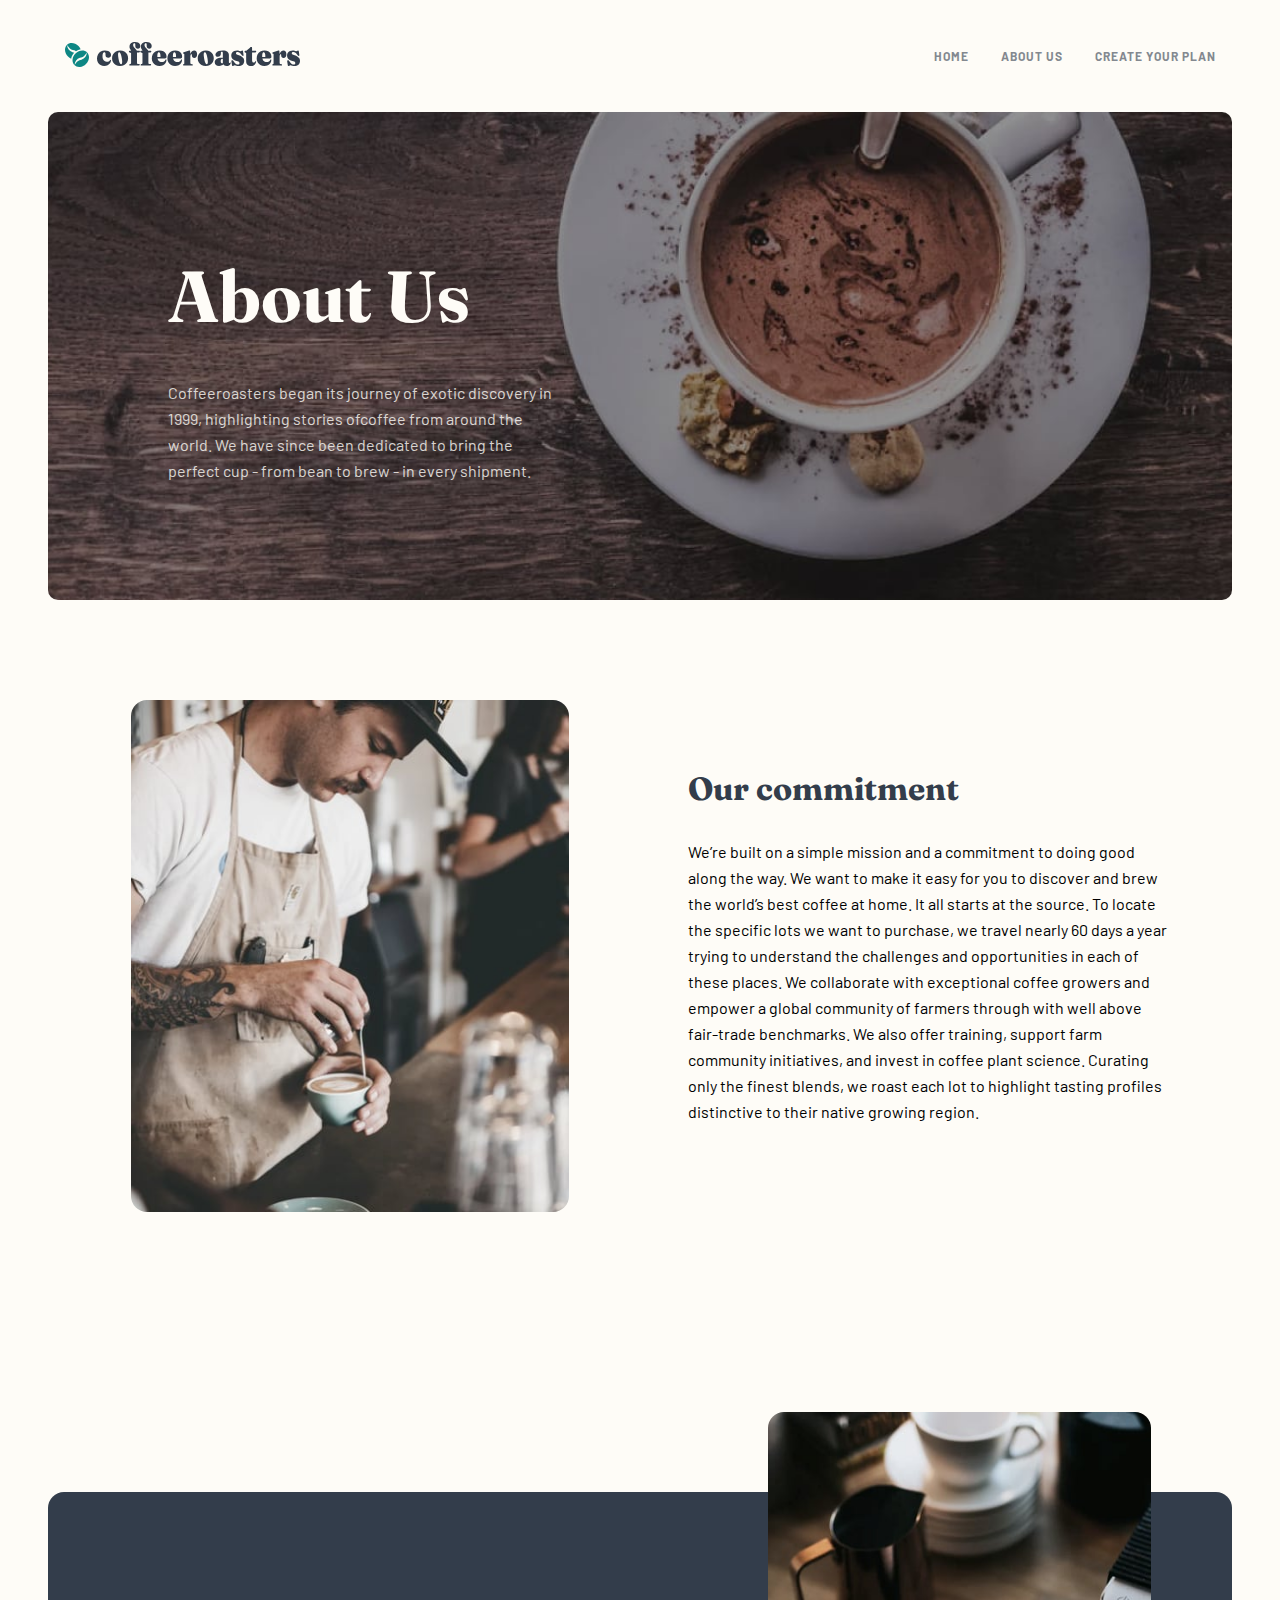
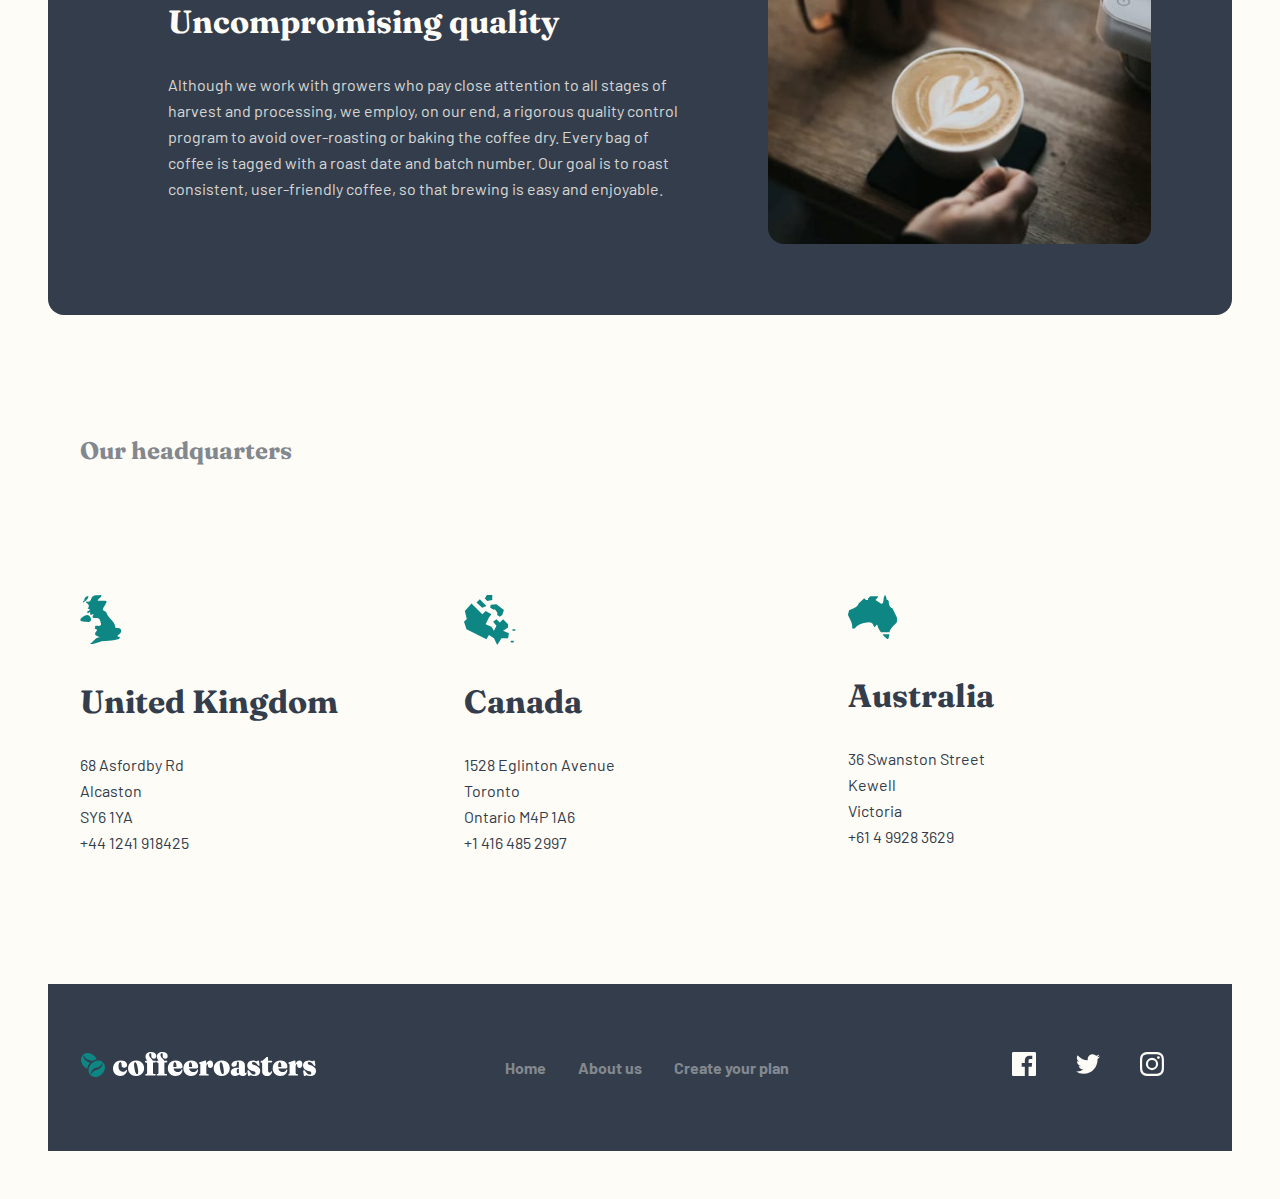
==== commit 3a390440: "fixed accessibility issues?" ====
--- a/about.html
+++ b/about.html
@@ -140,18 +140,18 @@
       </ul>
       <ul class="footer__social">
         <li>
-          <a href="">
-            <img src="./assets/shared/desktop/icon-facebook.svg" alt="Facebook link to Joseph Lynn's profile">
+          <a href="#">
+            <svg xmlns="http://www.w3.org/2000/svg" width="24" height="24"><path fill="#FEFCF7" d="M22.675 0H1.325C.593 0 0 .593 0 1.325v21.351C0 23.407.593 24 1.325 24H12.82v-9.294H9.692v-3.622h3.128V8.413c0-3.1 1.893-4.788 4.659-4.788 1.325 0 2.463.099 2.795.143v3.24l-1.918.001c-1.504 0-1.795.715-1.795 1.763v2.313h3.587l-.467 3.622h-3.12V24h6.116c.73 0 1.323-.593 1.323-1.325V1.325C24 .593 23.407 0 22.675 0z"/></svg>
           </a>
         </li>
         <li>
-          <a href="">
-            <img src="./assets/shared/desktop/icon-twitter.svg" alt="Twitter link to Joseph Lynn's profile">
+          <a href="#">
+            <svg xmlns="http://www.w3.org/2000/svg" width="24" height="20"><path fill="#FEFCF7" d="M24 2.557a9.83 9.83 0 01-2.828.775A4.932 4.932 0 0023.337.608a9.864 9.864 0 01-3.127 1.195A4.916 4.916 0 0016.616.248c-3.179 0-5.515 2.966-4.797 6.045A13.978 13.978 0 011.671 1.149a4.93 4.93 0 001.523 6.574 4.903 4.903 0 01-2.229-.616c-.054 2.281 1.581 4.415 3.949 4.89a4.935 4.935 0 01-2.224.084 4.928 4.928 0 004.6 3.419A9.9 9.9 0 010 17.54a13.94 13.94 0 007.548 2.212c9.142 0 14.307-7.721 13.995-14.646A10.025 10.025 0 0024 2.557z"/></svg>
           </a>
         </li>
         <li>
-          <a href="">
-            <img src="./assets/shared/desktop/icon-instagram.svg" alt="Insagram link to Joseph Lynn's profile">
+          <a href="#">
+            <svg xmlns="http://www.w3.org/2000/svg" width="24" height="24"><path fill="#FEFCF7" d="M12 2.163c3.204 0 3.584.012 4.85.07 3.252.148 4.771 1.691 4.919 4.919.058 1.265.069 1.645.069 4.849 0 3.205-.012 3.584-.069 4.849-.149 3.225-1.664 4.771-4.919 4.919-1.266.058-1.644.07-4.85.07-3.204 0-3.584-.012-4.849-.07-3.26-.149-4.771-1.699-4.919-4.92-.058-1.265-.07-1.644-.07-4.849 0-3.204.013-3.583.07-4.849.149-3.227 1.664-4.771 4.919-4.919 1.266-.057 1.645-.069 4.849-.069zM12 0C8.741 0 8.333.014 7.053.072 2.695.272.273 2.69.073 7.052.014 8.333 0 8.741 0 12c0 3.259.014 3.668.072 4.948.2 4.358 2.618 6.78 6.98 6.98C8.333 23.986 8.741 24 12 24c3.259 0 3.668-.014 4.948-.072 4.354-.2 6.782-2.618 6.979-6.98.059-1.28.073-1.689.073-4.948 0-3.259-.014-3.667-.072-4.947-.196-4.354-2.617-6.78-6.979-6.98C15.668.014 15.259 0 12 0zm0 5.838a6.162 6.162 0 100 12.324 6.162 6.162 0 000-12.324zM12 16a4 4 0 110-8 4 4 0 010 8zm6.406-11.845a1.44 1.44 0 100 2.881 1.44 1.44 0 000-2.881z"/></svg>
           </a>
         </li>
       </ul>
--- a/css/styles.min.css
+++ b/css/styles.min.css
@@ -1 +1 @@
-/*! normalize.css v8.0.1 | MIT License | github.com/necolas/normalize.css */html{line-height:1.15;-webkit-text-size-adjust:100%}body{margin:0}main{display:block}h1{font-size:2em;margin:0.67em 0}hr{-webkit-box-sizing:content-box;box-sizing:content-box;height:0;overflow:visible}pre{font-family:monospace, monospace;font-size:1em}a{background-color:transparent}abbr[title]{border-bottom:none;text-decoration:underline;-webkit-text-decoration:underline dotted;text-decoration:underline dotted}b,strong{font-weight:bolder}code,kbd,samp{font-family:monospace, monospace;font-size:1em}small{font-size:80%}sub,sup{font-size:75%;line-height:0;position:relative;vertical-align:baseline}sub{bottom:-0.25em}sup{top:-0.5em}img{border-style:none}button,input,optgroup,select,textarea{font-family:inherit;font-size:100%;line-height:1.15;margin:0}button,input{overflow:visible}button,select{text-transform:none}button,[type="button"],[type="reset"],[type="submit"]{-webkit-appearance:button}button::-moz-focus-inner,[type="button"]::-moz-focus-inner,[type="reset"]::-moz-focus-inner,[type="submit"]::-moz-focus-inner{border-style:none;padding:0}button:-moz-focusring,[type="button"]:-moz-focusring,[type="reset"]:-moz-focusring,[type="submit"]:-moz-focusring{outline:1px dotted ButtonText}fieldset{padding:0.35em 0.75em 0.625em}legend{-webkit-box-sizing:border-box;box-sizing:border-box;color:inherit;display:table;max-width:100%;padding:0;white-space:normal}progress{vertical-align:baseline}textarea{overflow:auto}[type="checkbox"],[type="radio"]{-webkit-box-sizing:border-box;box-sizing:border-box;padding:0}[type="number"]::-webkit-inner-spin-button,[type="number"]::-webkit-outer-spin-button{height:auto}[type="search"]{-webkit-appearance:textfield;outline-offset:-2px}[type="search"]::-webkit-search-decoration{-webkit-appearance:none}::-webkit-file-upload-button{-webkit-appearance:button;font:inherit}details{display:block}summary{display:list-item}template{display:none}[hidden]{display:none}img{max-width:100%}header{position:relative;margin-top:2rem;margin-bottom:2rem;min-height:3rem}ul{list-style-type:none;margin:0;padding:0}body{margin-bottom:3rem}button{cursor:pointer}@media (min-width: 48rem){section{padding:0 1.75rem}}@media (min-width: 62rem){section{padding:0 3.75rem}}@media (min-width: 75rem){.plan__grid{display:-ms-grid;display:grid;-ms-grid-columns:1fr 3fr;grid-template-columns:1fr 3fr}}body{font-family:'Barlow', sans-serif;font-size:1rem;line-height:1.625rem}h1,h2,h3,h4,.alt-title{font-family:'Fraunces', serif}.alt-title{font-size:3.375rem;line-height:4.5rem;text-transform:lowercase}@media (min-width: 36rem){.alt-title{font-size:4.375rem}}@media (min-width: 62rem){.alt-title{font-size:6.375rem}}@media (min-width: 90rem){.alt-title{height:6rem;font-size:9.375rem}}h1{font-size:3.5rem;line-height:4.5rem}@media (min-width: 62rem){h1{font-size:4.5rem}}h2{font-size:2.5rem;line-height:3rem}h3{font-size:2rem;line-height:2.25rem}h4{font-size:1.5rem;line-height:2rem}nav{font-family:'Barlow', sans-serif;font-size:.75rem;line-height:.938rem;letter-spacing:1px}@media (min-width: 0){.nav__link{font-family:'Fraunces', serif;font-size:2rem;line-height:2.25rem}}@media (min-width: 48rem){.nav__link{font-family:'Barlow', sans-serif;font-size:.75rem;line-height:2.25rem;text-transform:uppercase;font-weight:700}}.nav__link:hover{color:#333D4B}.footer__link:hover{color:#FEFCF7}.process__card-number{font-family:'Fraunces', serif}.btn{font-family:'Fraunces', serif}.large-text{margin-top:1.5rem;font-family:'Fraunces', serif;font-size:2rem;color:#333D4B;-ms-flex-item-align:center;-ms-grid-row-align:center;align-self:center;margin-right:1rem}.plan__links,.plan__number{font-family:'Fraunces', serif}.container{padding-right:1rem;padding-left:1rem;margin-right:auto;margin-left:auto}.open{display:block}.close{display:none}.question{color:#83888F}.light-text{color:#FEFCF7 !important}.dark-bg{background-color:#333D4B;color:#FEFCF7;padding:1rem;border-radius:1rem}@media (min-width: 62rem){.dark-bg{padding:4rem}}.dark-bg p{opacity:.8}.dark-line{margin-top:4rem}.mb-section{margin-bottom:6rem}.active{color:#333D4B}.nav{display:-webkit-box;display:-ms-flexbox;display:flex;-webkit-box-align:center;-ms-flex-align:center;align-items:center}.nav__logo{-webkit-box-flex:1;-ms-flex:1;flex:1}.nav__logo a{padding:1rem;display:block}.nav__logo a>img{max-width:12rem}@media (min-width: 28.125rem){.nav__logo a>img{max-width:100%}}.nav__menu{display:none}@media (min-width: 48rem){.nav__menu{display:-webkit-box;display:-ms-flexbox;display:flex;-webkit-box-flex:2;-ms-flex:2;flex:2}}.nav__mobile-menu{position:absolute;top:5rem;left:0;right:0;width:100%;z-index:1;min-height:20rem;height:100vh;background:#fefcf7;background:-webkit-gradient(linear, left bottom, left top, from(rgba(254,252,247,0.5)), color-stop(55%, #fefcf7));background:linear-gradient(0deg, rgba(254,252,247,0.5) 0%, #fefcf7 55%)}@media (min-width: 48rem){.nav__mobile-menu{display:none}}.nav__list{width:100%;display:-webkit-box;display:-ms-flexbox;display:flex;-webkit-box-pack:center;-ms-flex-pack:center;justify-content:center;-webkit-box-orient:vertical;-webkit-box-direction:normal;-ms-flex-direction:column;flex-direction:column;-webkit-box-align:center;-ms-flex-align:center;align-items:center;margin-top:3rem}@media (min-width: 48rem){.nav__list{padding-right:1rem;-webkit-box-pack:end;-ms-flex-pack:end;justify-content:flex-end;-webkit-box-orient:horizontal;-webkit-box-direction:normal;-ms-flex-direction:row;flex-direction:row;margin:0}}.nav__item{text-align:center;margin-top:1rem;margin-bottom:1.25rem;-webkit-box-pack:center;-ms-flex-pack:center;justify-content:center}@media (min-width: 48rem){.nav__item{max-width:100%;margin:0}}.nav__link{text-decoration:none;color:#333D4B;width:100%;padding:1rem;display:block}@media (min-width: 48rem){.nav__link{color:#83888F}}.nav__mobile-btn{margin-top:.45rem;padding:1rem;-ms-flex-item-align:center;-ms-grid-row-align:center;align-self:center}@media (min-width: 48rem){.nav__mobile-btn{display:none}}.nav .container{width:100%;display:-webkit-box;display:-ms-flexbox;display:flex;-webkit-box-align:center;-ms-flex-align:center;align-items:center;-webkit-box-pack:justify;-ms-flex-pack:justify;justify-content:space-between;-ms-flex-wrap:wrap;flex-wrap:wrap}#homeBanner{background:url("../../assets/home/mobile/image-hero-coffeepress.jpg");background-repeat:no-repeat;background-size:cover}@media (min-width: 48rem){#homeBanner{background:url("../../assets/home/tablet/image-hero-coffeepress.jpg");background-repeat:no-repeat;background-size:cover;background-position:right}}@media (min-width: 75rem){#homeBanner{background:url("../../assets/home/desktop/image-hero-coffeepress.jpg");background-repeat:no-repeat;background-size:cover;background-position:right}}#aboutBanner{background:url("../../assets/about/mobile/image-hero-whitecup.jpg");background-repeat:no-repeat;background-size:cover}@media (min-width: 48rem){#aboutBanner{background:url("../../assets/about/tablet/image-hero-whitecup.jpg");background-repeat:no-repeat;background-size:cover;background-position:right}}@media (min-width: 75rem){#aboutBanner{background:url("../../assets/about/desktop/image-hero-whitecup.jpg");background-repeat:no-repeat;background-size:cover;background-position:right}}#planBanner{background:url("../../assets/plan/mobile/image-hero-blackcup.jpg");background-repeat:no-repeat;background-size:cover}@media (min-width: 48rem){#planBanner{background:url("../../assets/plan/tablet/image-hero-blackcup.jpg");background-repeat:no-repeat;background-size:cover;background-position:right}}@media (min-width: 75rem){#planBanner{background:url("../../assets/plan/desktop/image-hero-blackcup.jpg");background-repeat:no-repeat;background-size:cover;background-position:right}}.banner{border-radius:10px;margin-bottom:6.25rem}.banner__inner{text-align:center;padding:6.25rem 1.5rem;color:#FEFCF7;margin:0 auto}@media (min-width: 48rem){.banner__inner{text-align:left;margin:0;padding:6.25rem 3.75rem;max-width:58%}}.banner__inner p{opacity:.8}.products{margin-top:6rem;text-align:center}@media (min-width: 48rem){.products__grid{display:-ms-grid;display:grid;gap:3rem;padding:3rem}}@media (min-width: 62rem){.products__grid{display:-ms-grid;display:grid;-ms-grid-columns:(1fr)[4];grid-template-columns:repeat(4, 1fr);gap:3rem}}.products__heading{background:-webkit-gradient(linear, left top, left bottom, from(#979797), color-stop(110%, #fefcf7));background:linear-gradient(#979797, #fefcf7 110%);background-clip:text;-webkit-background-clip:text;-webkit-text-fill-color:transparent}@media (min-width: 48rem){.products__heading{margin-bottom:-4rem}}.products__product-name{color:#333D4B}.products__product-description{color:#333D4B}.products__product{margin-bottom:3rem}@media (min-width: 48rem){.products__product{margin:0;display:-ms-grid;display:grid;gap:3rem;-ms-grid-columns:(1fr)[2];grid-template-columns:repeat(2, 1fr)}}@media (min-width: 62rem){.products__product{display:-ms-grid;display:grid;-ms-grid-columns:1fr;grid-template-columns:1fr}}.products__product-img{max-height:15rem;margin:0 auto}.products__product-details{text-align:center}@media (min-width: 48rem){.products__product-details{text-align:left}}@media (min-width: 62rem){.products__product-details{text-align:center}}.why-us{margin-top:6rem;padding-top:2rem;text-align:center;color:#FEFCF7}.why-us__container{background-color:#333D4B;border-radius:1rem 1rem 0 0}.why-us__inner{padding:1.5rem}@media (min-width: 48rem){.why-us__inner{max-width:33rem;margin:0 auto}}.why-us__inner p{opacity:.8;color:#FEFCF7}.why-us__reasons{margin-bottom:6.25rem;padding:1.5rem;display:-ms-grid;display:grid;gap:1.5rem;background:url("../../assets/about/desktop/bg-quality.png");background-repeat:no-repeat;background-size:105% 50%;background-position:top;border-bottom-left-radius:1rem}@media (min-width: 48rem){.why-us__reasons{padding:1.5rem 3rem 3rem 3rem}}@media (min-width: 62rem){.why-us__reasons{-ms-grid-columns:(1fr)[3];grid-template-columns:repeat(3, 1fr)}}.why-us__reason{background-color:#0E8784;border-radius:1rem;padding:4rem 1.75rem;display:-webkit-box;display:-ms-flexbox;display:flex;-webkit-box-orient:vertical;-webkit-box-direction:normal;-ms-flex-direction:column;flex-direction:column}@media (min-width: 48rem){.why-us__reason{display:-ms-grid;display:grid;gap:2rem;-ms-grid-columns:1fr 2fr;grid-template-columns:1fr 2fr;-webkit-box-align:center;-ms-flex-align:center;align-items:center;text-align:left}}@media (min-width: 62rem){.why-us__reason{-ms-grid-columns:1fr;grid-template-columns:1fr;text-align:center}}.why-us__reason-img{padding:1rem;margin:0 auto}.why-us__reason-text{margin:0 auto;max-width:15rem}@media (min-width: 48rem){.why-us__reason-text{max-width:30rem}}@media (min-width: 48rem){.why-us__reason-details{max-width:30rem}}@media (min-width: 48rem){.why-us__reason-details h4{margin:0 0 1rem 0}}.process{text-align:center}@media (min-width: 48rem){.process{text-align:left}}.process a{margin-left:1rem}.process__line{display:none}@media (min-width: 48rem){.process__line{margin-left:1.5rem;display:block;height:2px;border-top:2px solid #FDD6BA;max-width:70%;position:relative}}.process__line-dot{position:absolute;top:0;left:-.8rem;height:25px;width:25px;border-radius:50%;border:1px solid #0E8784;background-color:#FEFCF7;margin-top:-.95rem}.process__line-dot--dark{position:absolute;top:0;left:-.8rem;height:25px;width:25px;border-radius:50%;border:1px solid #0E8784;background-color:transparent;margin-top:-.95rem}.process__line #circle2{left:48%}.process__line #circle3{left:97.5%}.process__heading{color:#83888F}@media (min-width: 48rem){.process__heading{margin-left:1rem;margin-bottom:4rem}}.process__cards{margin-top:5rem;display:-ms-grid;display:grid;gap:2rem;-ms-grid-columns:1fr;grid-template-columns:1fr}@media (min-width: 48rem){.process__cards{-ms-grid-columns:(1fr)[3];grid-template-columns:repeat(3, 1fr)}}.process__card{padding:1rem}.process__card-number{color:#FDD6BA;font-size:4.5rem}.process__card-heading{color:#333D4B}.footer{margin-top:8rem;background-color:#333D4B;color:#FEFCF7;padding:2rem;text-align:center}@media (min-width: 62rem){.footer{display:-webkit-box;display:-ms-flexbox;display:flex;-webkit-box-pack:justify;-ms-flex-pack:justify;justify-content:space-between;-webkit-box-align:center;-ms-flex-align:center;align-items:center}}.footer__logo{margin:0 auto;margin-bottom:3rem}@media (min-width: 62rem){.footer__logo{margin:0}}.footer__logo a{display:block}@media (min-width: 48rem){.footer__list{display:-webkit-box;display:-ms-flexbox;display:flex;-webkit-box-pack:center;-ms-flex-pack:center;justify-content:center}}.footer__link{text-decoration:none;color:#83888F;padding:1rem;display:block;font-weight:700}.footer__social{margin-top:2rem;padding:1rem;display:-webkit-box;display:-ms-flexbox;display:flex;-webkit-box-pack:center;-ms-flex-pack:center;justify-content:center;-webkit-box-align:center;-ms-flex-align:center;align-items:center}@media (min-width: 62rem){.footer__social{margin:0}}.footer__social a{display:block;padding:1.25rem}.footer__social a:hover>img{color:#FDD6BA !important}.footer #instagram{background-image:url("../../assets/shared/desktop/icon-instagram.svg");background-size:cover}.footer #instagram:hover{-webkit-filter:invert(93%) sepia(5%) saturate(3428%) hue-rotate(310deg) brightness(102%) contrast(105%);filter:invert(93%) sepia(5%) saturate(3428%) hue-rotate(310deg) brightness(102%) contrast(105%)}.commitment{margin-top:6rem;margin-bottom:7.5rem;display:-ms-grid;display:grid;gap:1rem;text-align:center}@media (min-width: 48rem){.commitment{text-align:left;-ms-grid-columns:(1fr)[2];grid-template-columns:repeat(2, 1fr);gap:3rem}}@media (min-width: 62rem){.commitment{gap:6rem}}.commitment h3{color:#333D4B}@media (min-width: 48rem){.commitment h3{margin-top:0}}.commitment picture{display:-webkit-box;display:-ms-flexbox;display:flex}.commitment img{border-radius:1rem;max-height:32rem;margin:0 auto}@media (min-width: 48rem){.commitment img{height:32rem}}.commitment__details{-ms-flex-item-align:center;-ms-grid-row-align:center;align-self:center}.commitment p{margin-top:0}.quality{margin-top:17.5rem;color:#FEFCF7;background-color:#333D4B;border-radius:1rem;text-align:center;padding-top:3rem;padding-bottom:1rem}@media (min-width: 62rem){.quality{display:-ms-grid;display:grid;-ms-grid-columns:3fr 2fr;grid-template-columns:3fr 2fr}}.quality img{border-radius:1rem;margin-top:-10rem;margin-bottom:3rem;width:90%}@media (min-width: 62rem){.quality img{height:27rem;width:100%;margin-top:-5rem}}@media (min-width: 75rem){.quality img{width:90%;max-height:40rem;margin-top:-8rem}}@media (min-width: 62rem){.quality picture:nth-of-type(1){-webkit-box-ordinal-group:3;-ms-flex-order:2;order:2}}.quality__details{margin:0 auto;max-width:36rem;padding:2rem 3.75rem}@media (min-width: 48rem){.quality__details{max-width:48rem}}@media (min-width: 62rem){.quality__details{text-align:left}}.quality__details p{opacity:.8}.locations{margin-top:7.5rem;text-align:center}@media (min-width: 48rem){.locations{text-align:left;padding:0 2rem 0 2rem}}.locations h4{color:#83888F}.locations__all-locations{display:-ms-grid;display:grid;gap:2rem}@media (min-width: 48rem){.locations__all-locations{-ms-grid-columns:(1fr)[3];grid-template-columns:repeat(3, 1fr)}}.locations__location{margin-top:6rem}.locations__location address{font-style:normal;color:#333D4B}.locations__location h3{color:#333D4B}.summary{margin-top:6rem;text-align:center;position:relative}.summary__order{text-align:left;background-color:#333D4B;color:#FEFCF7;border-radius:1rem;padding:1.5rem 2rem;margin-bottom:2rem}.summary__heading{opacity:.5;text-transform:uppercase}.summary__text{color:#0E8784}.btn{display:inline-block;font-weight:400;text-align:center;white-space:nowrap;vertical-align:middle;-webkit-user-select:none;-moz-user-select:none;-ms-user-select:none;user-select:none;border:1px solid transparent;padding:.938rem 1.875rem;font-size:1rem;line-height:1.5;border-radius:.25rem;-webkit-transition:color .15s ease-in-out,background-color .15s ease-in-out,border-color .15s ease-in-out,-webkit-box-shadow .15s ease-in-out;transition:color .15s ease-in-out,background-color .15s ease-in-out,border-color .15s ease-in-out,-webkit-box-shadow .15s ease-in-out;transition:color .15s ease-in-out,background-color .15s ease-in-out,border-color .15s ease-in-out,box-shadow .15s ease-in-out;transition:color .15s ease-in-out,background-color .15s ease-in-out,border-color .15s ease-in-out,box-shadow .15s ease-in-out,-webkit-box-shadow .15s ease-in-out}.btn-default{color:#FEFCF7;background-color:#0E8784;text-decoration:none;margin-top:1.5rem}.btn-default:hover{background-color:#66D2CF}.btn-main{color:#FEFCF7;background-color:#66D2CF;text-decoration:none;margin-top:1.5rem}.options{display:-ms-grid;display:grid;gap:1rem}@media (min-width: 48rem){.options{-ms-grid-columns:(1fr)[3];grid-template-columns:repeat(3, 1fr)}}.options input[type="radio"]{height:0;width:0}.options input[type="radio"]:not(:disabled) ~ label{cursor:pointer}.options input[type="radio"]:disabled ~ label{color:#bcc2bf;border-color:#bcc2bf;-webkit-box-shadow:none;box-shadow:none;cursor:not-allowed}.options label{display:block;background-color:#F4F1EB;color:#333D4B;border-radius:1rem;padding:1.5rem 1.5rem}@media (min-width: 48rem){.options label{height:8rem;padding:3.5rem 1.5rem}}.options input[type="radio"]:checked+label{background-color:#0E8784;color:#FEFCF7}.options input[type="radio"]:focus+label{background-color:#0E8784;color:#FEFCF7}.options input[type="radio"]:hover+label{background-color:#FDD6BA;color:#333D4B}.options h4{margin:0}.options p{margin-bottom:0}.plan__links{display:none;padding:2rem 3.75rem}@media (min-width: 75rem){.plan__links{display:block}}.plan__links li{opacity:.8;padding-bottom:1.5rem;margin-bottom:1rem;border-bottom:1px solid #83888F;display:-webkit-box;display:-ms-flexbox;display:flex;-webkit-box-align:center;-ms-flex-align:center;align-items:center}.plan__links li a:hover{color:#333D4B}.plan__links li .plan__number:hover{color:#83888F}.plan__links li:last-child{border-bottom:none}.plan__links li:hover{opacity:1}.plan__links a{font-size:1.15rem;display:block;text-decoration:none;color:#83888F}@media (min-width: 90rem){.plan__links a{font-size:1.5rem}}.plan__links .plan__number{padding:.5rem;color:#83888F}.modal{position:fixed;top:0;left:0;right:0;bottom:0;display:-webkit-box;display:-ms-flexbox;display:flex;-webkit-box-align:center;-ms-flex-align:center;align-items:center;-webkit-box-pack:center;-ms-flex-pack:center;justify-content:center;-webkit-box-orient:vertical;-webkit-box-direction:normal;-ms-flex-direction:column;flex-direction:column;padding:1rem;background:rgba(0,0,0,0.8);cursor:pointer;visibility:hidden;opacity:0;-webkit-transition:all 0.35s ease-in;transition:all 0.35s ease-in}.modal__inner{position:relative;max-width:32rem;max-height:80vh;border-radius:.5rem;background:#FEFCF7;overflow:auto;cursor:default}.modal__header{z-index:2;color:#FEFCF7;margin:0;background-color:#333D4B;padding:2rem;min-height:0}.modal__header h3{margin:0}.modal__body{color:#83888F;padding:0 2rem 2rem 2rem}.modal__body h4{margin-bottom:0}.modal__footer{text-align:center}@media (min-width: 48rem){.modal__footer--mobile-footer{display:none}}.modal__footer--large-footer{display:none}@media (min-width: 48rem){.modal__footer--large-footer{display:-webkit-box;display:-ms-flexbox;display:flex;-webkit-box-pack:center;-ms-flex-pack:center;justify-content:center}}.is-visible{visibility:visible;opacity:1}body{background-color:#FEFCF7}
+/*! normalize.css v8.0.1 | MIT License | github.com/necolas/normalize.css */html{line-height:1.15;-webkit-text-size-adjust:100%}body{margin:0}main{display:block}h1{font-size:2em;margin:0.67em 0}hr{-webkit-box-sizing:content-box;box-sizing:content-box;height:0;overflow:visible}pre{font-family:monospace, monospace;font-size:1em}a{background-color:transparent}abbr[title]{border-bottom:none;text-decoration:underline;-webkit-text-decoration:underline dotted;text-decoration:underline dotted}b,strong{font-weight:bolder}code,kbd,samp{font-family:monospace, monospace;font-size:1em}small{font-size:80%}sub,sup{font-size:75%;line-height:0;position:relative;vertical-align:baseline}sub{bottom:-0.25em}sup{top:-0.5em}img{border-style:none}button,input,optgroup,select,textarea{font-family:inherit;font-size:100%;line-height:1.15;margin:0}button,input{overflow:visible}button,select{text-transform:none}button,[type="button"],[type="reset"],[type="submit"]{-webkit-appearance:button}button::-moz-focus-inner,[type="button"]::-moz-focus-inner,[type="reset"]::-moz-focus-inner,[type="submit"]::-moz-focus-inner{border-style:none;padding:0}button:-moz-focusring,[type="button"]:-moz-focusring,[type="reset"]:-moz-focusring,[type="submit"]:-moz-focusring{outline:1px dotted ButtonText}fieldset{padding:0.35em 0.75em 0.625em}legend{-webkit-box-sizing:border-box;box-sizing:border-box;color:inherit;display:table;max-width:100%;padding:0;white-space:normal}progress{vertical-align:baseline}textarea{overflow:auto}[type="checkbox"],[type="radio"]{-webkit-box-sizing:border-box;box-sizing:border-box;padding:0}[type="number"]::-webkit-inner-spin-button,[type="number"]::-webkit-outer-spin-button{height:auto}[type="search"]{-webkit-appearance:textfield;outline-offset:-2px}[type="search"]::-webkit-search-decoration{-webkit-appearance:none}::-webkit-file-upload-button{-webkit-appearance:button;font:inherit}details{display:block}summary{display:list-item}template{display:none}[hidden]{display:none}img{max-width:100%}header{position:relative;margin-top:2rem;margin-bottom:2rem;min-height:3rem}ul{list-style-type:none;margin:0;padding:0}body{margin-bottom:3rem}button{cursor:pointer}@media (min-width: 48rem){section{padding:0 1.75rem}}@media (min-width: 62rem){section{padding:0 3.75rem}}.plan__grid{margin-top:6rem}@media (min-width: 75rem){.plan__grid{display:-ms-grid;display:grid;-ms-grid-columns:1fr 3fr;grid-template-columns:1fr 3fr}}path:hover{fill:#FDD6BA}body{font-family:'Barlow', sans-serif;font-size:1rem;line-height:1.625rem}h1,h2,h3,h4,.alt-title{font-family:'Fraunces', serif}.alt-title{font-size:3.375rem;line-height:4.5rem;text-transform:lowercase}@media (min-width: 36rem){.alt-title{font-size:4.375rem}}@media (min-width: 62rem){.alt-title{font-size:6.375rem}}@media (min-width: 90rem){.alt-title{height:6rem;font-size:9.375rem}}h1{font-size:3.5rem;line-height:4.5rem}@media (min-width: 62rem){h1{font-size:4.5rem}}h2{font-size:2.5rem;line-height:3rem}h3{font-size:2rem;line-height:2.25rem}h4{font-size:1.5rem;line-height:2rem}nav{font-family:'Barlow', sans-serif;font-size:.75rem;line-height:.938rem;letter-spacing:1px}@media (min-width: 0){.nav__link{font-family:'Fraunces', serif;font-size:2rem;line-height:2.25rem}}@media (min-width: 48rem){.nav__link{font-family:'Barlow', sans-serif;font-size:.75rem;line-height:2.25rem;text-transform:uppercase;font-weight:700}}.nav__link:hover{color:#333D4B}.footer__link:hover{color:#FEFCF7}.process__card-number{font-family:'Fraunces', serif}.btn{font-family:'Fraunces', serif}.large-text{margin-top:1.5rem;font-family:'Fraunces', serif;font-size:2rem;color:#333D4B;-ms-flex-item-align:center;-ms-grid-row-align:center;align-self:center;margin-right:1rem}.plan__links,.plan__number{font-family:'Fraunces', serif}.container{padding-right:1rem;padding-left:1rem;margin-right:auto;margin-left:auto}@media (min-width: 62rem){.container{padding-right:3rem;padding-left:3rem}}.open{display:block}.close{display:none}.question{color:#83888F}.light-text{color:#FEFCF7 !important}.dark-bg{background-color:#333D4B;color:#FEFCF7;padding:1rem;border-radius:1rem}@media (min-width: 62rem){.dark-bg{padding:4rem}}.dark-bg p{opacity:.8}.dark-line{margin-top:4rem}.mb-section{margin-bottom:6rem}.active{color:#333D4B}.active .plan__Link{color:#333D4B}.nav{display:-webkit-box;display:-ms-flexbox;display:flex;-webkit-box-align:center;-ms-flex-align:center;align-items:center;height:3rem}.nav__logo{-webkit-box-flex:1;-ms-flex:1;flex:1}.nav__logo a{padding:1rem;display:block}.nav__logo a>img{max-width:12rem}@media (min-width: 28.125rem){.nav__logo a>img{max-width:100%}}.nav__menu{display:none}@media (min-width: 48rem){.nav__menu{display:-webkit-box;display:-ms-flexbox;display:flex;-webkit-box-flex:2;-ms-flex:2;flex:2}}.nav__mobile-menu{position:absolute;top:5rem;left:0;right:0;width:100%;z-index:1;min-height:20rem;height:100vh;background:#fefcf7;background:-webkit-gradient(linear, left bottom, left top, from(rgba(254,252,247,0.5)), color-stop(55%, #fefcf7));background:linear-gradient(0deg, rgba(254,252,247,0.5) 0%, #fefcf7 55%)}@media (min-width: 48rem){.nav__mobile-menu{display:none}}.nav__list{width:100%;display:-webkit-box;display:-ms-flexbox;display:flex;-webkit-box-pack:center;-ms-flex-pack:center;justify-content:center;-webkit-box-orient:vertical;-webkit-box-direction:normal;-ms-flex-direction:column;flex-direction:column;-webkit-box-align:center;-ms-flex-align:center;align-items:center;margin-top:3rem}@media (min-width: 48rem){.nav__list{padding-right:1rem;-webkit-box-pack:end;-ms-flex-pack:end;justify-content:flex-end;-webkit-box-orient:horizontal;-webkit-box-direction:normal;-ms-flex-direction:row;flex-direction:row;margin:0}}.nav__item{text-align:center;margin-top:1rem;margin-bottom:1.25rem;-webkit-box-pack:center;-ms-flex-pack:center;justify-content:center}@media (min-width: 48rem){.nav__item{max-width:100%;margin:0}}.nav__link{text-decoration:none;color:#83888F;width:100%;padding:1rem;display:block}.nav__mobile-btn{margin-top:.45rem;padding:1rem;-ms-flex-item-align:center;-ms-grid-row-align:center;align-self:center}@media (min-width: 48rem){.nav__mobile-btn{display:none}}.nav .container{width:100%;display:-webkit-box;display:-ms-flexbox;display:flex;-webkit-box-align:center;-ms-flex-align:center;align-items:center;-webkit-box-pack:justify;-ms-flex-pack:justify;justify-content:space-between;-ms-flex-wrap:wrap;flex-wrap:wrap}#homeBanner{background:url("../../assets/home/mobile/image-hero-coffeepress.jpg");background-repeat:no-repeat;background-size:cover}@media (min-width: 48rem){#homeBanner{background:url("../../assets/home/tablet/image-hero-coffeepress.jpg");background-repeat:no-repeat;background-size:cover;background-position:right}}@media (min-width: 75rem){#homeBanner{background:url("../../assets/home/desktop/image-hero-coffeepress.jpg");background-repeat:no-repeat;background-size:cover;background-position:right}}#aboutBanner{background:url("../../assets/about/mobile/image-hero-whitecup.jpg");background-repeat:no-repeat;background-size:cover}@media (min-width: 48rem){#aboutBanner{background:url("../../assets/about/tablet/image-hero-whitecup.jpg");background-repeat:no-repeat;background-size:cover;background-position:right}}@media (min-width: 75rem){#aboutBanner{background:url("../../assets/about/desktop/image-hero-whitecup.jpg");background-repeat:no-repeat;background-size:cover;background-position:right}}#planBanner{background:url("../../assets/plan/mobile/image-hero-blackcup.jpg");background-repeat:no-repeat;background-size:cover}@media (min-width: 48rem){#planBanner{background:url("../../assets/plan/tablet/image-hero-blackcup.jpg");background-repeat:no-repeat;background-size:cover;background-position:right}}@media (min-width: 90rem){#planBanner{background:url("../../assets/plan/desktop/image-hero-blackcup.jpg");background-repeat:no-repeat;background-size:cover;background-position:right}}@media (min-width: 62rem){#planBanner .banner__inner{max-width:50%}}.banner{border-radius:10px;margin-bottom:6.25rem}.banner__inner{text-align:center;padding:6.25rem 1.5rem;color:#FEFCF7;margin:0 auto}@media (min-width: 48rem){.banner__inner{text-align:left;margin:0;padding:6.25rem 3.75rem;max-width:60%}}@media (min-width: 48rem) and (min-width: 75rem){.banner__inner{max-width:49%}}.banner__inner p{opacity:.8}@media (min-width: 62rem){.banner__inner p{max-width:75%}}.products{margin-top:6rem;text-align:center}@media (min-width: 48rem){.products__grid{display:-ms-grid;display:grid;gap:3rem;padding:3rem}}@media (min-width: 62rem){.products__grid{display:-ms-grid;display:grid;-ms-grid-columns:(1fr)[4];grid-template-columns:repeat(4, 1fr);gap:3rem}}.products__heading{background:-webkit-gradient(linear, left top, left bottom, from(#c5c5c5), color-stop(110%, #fefcf7));background:linear-gradient(#c5c5c5, #fefcf7 110%);background-clip:text;-webkit-background-clip:text;-webkit-text-fill-color:transparent}@media (min-width: 48rem){.products__heading{margin-bottom:-4rem}}.products__product-name{color:#333D4B}.products__product-description{color:#333D4B}.products__product{margin-bottom:3rem}@media (min-width: 48rem){.products__product{margin:0;display:-ms-grid;display:grid;gap:3rem;-ms-grid-columns:(1fr)[2];grid-template-columns:repeat(2, 1fr)}}@media (min-width: 62rem){.products__product{display:-ms-grid;display:grid;-ms-grid-columns:1fr;grid-template-columns:1fr}}.products__product-img{max-height:15rem;margin:0 auto}.products__product-details{text-align:center}@media (min-width: 48rem){.products__product-details{text-align:left}}@media (min-width: 62rem){.products__product-details{text-align:center}}.why-us{margin-top:6rem;padding-top:2rem;text-align:center;color:#FEFCF7}.why-us__container{background-color:#333D4B;border-radius:1rem 1rem 0 0}.why-us__inner{padding:1.5rem}@media (min-width: 48rem){.why-us__inner{max-width:33rem;margin:0 auto}}.why-us__inner p{opacity:.8;color:#FEFCF7}.why-us__reasons{margin-bottom:6.25rem;padding:1.5rem;display:-ms-grid;display:grid;gap:1.5rem;background:url("../../assets/about/desktop/bg-quality.png");background-repeat:no-repeat;background-size:105% 50%;background-position:top;border-bottom-left-radius:1rem}@media (min-width: 48rem){.why-us__reasons{padding:1.5rem 3rem 3rem 3rem}}@media (min-width: 62rem){.why-us__reasons{-ms-grid-columns:(1fr)[3];grid-template-columns:repeat(3, 1fr)}}.why-us__reason{background-color:#0E8784;border-radius:1rem;padding:4rem 1.75rem;display:-webkit-box;display:-ms-flexbox;display:flex;-webkit-box-orient:vertical;-webkit-box-direction:normal;-ms-flex-direction:column;flex-direction:column}@media (min-width: 48rem){.why-us__reason{display:-ms-grid;display:grid;gap:2rem;-ms-grid-columns:1fr 2fr;grid-template-columns:1fr 2fr;-webkit-box-align:center;-ms-flex-align:center;align-items:center;text-align:left}}@media (min-width: 62rem){.why-us__reason{-ms-grid-columns:1fr;grid-template-columns:1fr;text-align:center}}.why-us__reason-img{padding:1rem;margin:0 auto}.why-us__reason-text{margin:0 auto;max-width:15rem}@media (min-width: 48rem){.why-us__reason-text{max-width:30rem}}@media (min-width: 48rem){.why-us__reason-details{max-width:30rem}}@media (min-width: 48rem){.why-us__reason-details h4{margin:0 0 1rem 0}}.process{text-align:center}@media (min-width: 48rem){.process{text-align:left}}.process a{margin-left:1rem}.process__line{display:none}@media (min-width: 48rem){.process__line{margin-left:1.5rem;display:block;height:2px;border-top:2px solid #FDD6BA;max-width:70%;position:relative}}.process__line-dot{position:absolute;top:0;left:-.8rem;height:25px;width:25px;border-radius:50%;border:1px solid #0E8784;background-color:#FEFCF7;margin-top:-.95rem}.process__line-dot--dark{position:absolute;top:0;left:-.8rem;height:25px;width:25px;border-radius:50%;border:1px solid #0E8784;background-color:transparent;margin-top:-.95rem}.process__line #circle2{left:48%}.process__line #circle3{left:97.5%}.process__heading{color:#83888F}@media (min-width: 48rem){.process__heading{margin-left:1rem;margin-bottom:4rem}}.process__cards{margin-top:5rem;display:-ms-grid;display:grid;gap:2rem;-ms-grid-columns:1fr;grid-template-columns:1fr}@media (min-width: 48rem){.process__cards{-ms-grid-columns:(1fr)[3];grid-template-columns:repeat(3, 1fr)}}.process__card{padding:1rem}.process__card-number{color:#FDD6BA;font-size:4.5rem}.process__card-heading{color:#333D4B}.footer{margin-top:8rem;background-color:#333D4B;color:#FEFCF7;padding:2rem;text-align:center}@media (min-width: 62rem){.footer{display:-webkit-box;display:-ms-flexbox;display:flex;-webkit-box-pack:justify;-ms-flex-pack:justify;justify-content:space-between;-webkit-box-align:center;-ms-flex-align:center;align-items:center}}.footer__logo{margin:0 auto;margin-bottom:3rem}@media (min-width: 62rem){.footer__logo{margin:0}}.footer__logo a{display:block}@media (min-width: 48rem){.footer__list{display:-webkit-box;display:-ms-flexbox;display:flex;-webkit-box-pack:center;-ms-flex-pack:center;justify-content:center}}.footer__link{text-decoration:none;color:#83888F;padding:1rem;display:block;font-weight:700}.footer__social{margin-top:2rem;padding:1rem;display:-webkit-box;display:-ms-flexbox;display:flex;-webkit-box-pack:center;-ms-flex-pack:center;justify-content:center;-webkit-box-align:center;-ms-flex-align:center;align-items:center}@media (min-width: 62rem){.footer__social{margin:0}}.footer__social a{display:block;padding:1.25rem}.commitment{margin-top:6rem;margin-bottom:7.5rem;display:-ms-grid;display:grid;gap:1rem;text-align:center}@media (min-width: 48rem){.commitment{text-align:left;-ms-grid-columns:(1fr)[2];grid-template-columns:repeat(2, 1fr);gap:3rem}}@media (min-width: 62rem){.commitment{gap:6rem}}.commitment h3{color:#333D4B}@media (min-width: 48rem){.commitment h3{margin-top:0}}.commitment picture{display:-webkit-box;display:-ms-flexbox;display:flex}.commitment img{border-radius:1rem;max-height:32rem;margin:0 auto}@media (min-width: 48rem){.commitment img{height:32rem}}.commitment__details{-ms-flex-item-align:center;-ms-grid-row-align:center;align-self:center}.commitment p{margin-top:0}.quality{margin-top:17.5rem;color:#FEFCF7;background-color:#333D4B;border-radius:1rem;text-align:center;padding-top:3rem;padding-bottom:1rem}@media (min-width: 62rem){.quality{display:-ms-grid;display:grid;-ms-grid-columns:3fr 2fr;grid-template-columns:3fr 2fr}}.quality img{border-radius:1rem;margin-top:-10rem;margin-bottom:3rem;width:90%}@media (min-width: 62rem){.quality img{height:27rem;width:100%;margin-top:-5rem}}@media (min-width: 75rem){.quality img{width:90%;max-height:40rem;margin-top:-8rem}}@media (min-width: 62rem){.quality picture:nth-of-type(1){-webkit-box-ordinal-group:3;-ms-flex-order:2;order:2}}.quality__details{margin:0 auto;max-width:36rem;padding:2rem 3.75rem}@media (min-width: 48rem){.quality__details{max-width:48rem}}@media (min-width: 62rem){.quality__details{text-align:left}}.quality__details p{opacity:.8}.locations{margin-top:7.5rem;text-align:center}@media (min-width: 48rem){.locations{text-align:left;padding:0 2rem 0 2rem}}.locations h4{color:#83888F}.locations__all-locations{display:-ms-grid;display:grid;gap:2rem}@media (min-width: 48rem){.locations__all-locations{-ms-grid-columns:(1fr)[3];grid-template-columns:repeat(3, 1fr)}}.locations__location{margin-top:6rem}.locations__location address{font-style:normal;color:#333D4B}.locations__location h3{color:#333D4B}.summary{margin-top:6rem;text-align:center;position:relative}@media (min-width: 62rem){.summary{text-align:right}}.summary__order{text-align:left;background-color:#333D4B;color:#FEFCF7;border-radius:1rem;padding:1.5rem 2rem;margin-bottom:2rem}.summary__heading{opacity:.5;text-transform:uppercase}.summary__text{color:#0E8784}.btn{display:inline-block;font-weight:400;text-align:center;white-space:nowrap;vertical-align:middle;-webkit-user-select:none;-moz-user-select:none;-ms-user-select:none;user-select:none;border:1px solid transparent;padding:.938rem 1.875rem;font-size:1rem;line-height:1.5;border-radius:.25rem;-webkit-transition:color .15s ease-in-out,background-color .15s ease-in-out,border-color .15s ease-in-out,-webkit-box-shadow .15s ease-in-out;transition:color .15s ease-in-out,background-color .15s ease-in-out,border-color .15s ease-in-out,-webkit-box-shadow .15s ease-in-out;transition:color .15s ease-in-out,background-color .15s ease-in-out,border-color .15s ease-in-out,box-shadow .15s ease-in-out;transition:color .15s ease-in-out,background-color .15s ease-in-out,border-color .15s ease-in-out,box-shadow .15s ease-in-out,-webkit-box-shadow .15s ease-in-out}.btn-default{color:#FEFCF7;background-color:#0E8784;text-decoration:none;margin-top:1.5rem}.btn-default:hover{background-color:#66D2CF}.btn-main{color:#FEFCF7;background-color:#66D2CF;text-decoration:none;margin-top:1.5rem}.options{display:-ms-grid;display:grid;gap:1rem}@media (min-width: 48rem){.options{-ms-grid-columns:(1fr)[3];grid-template-columns:repeat(3, 1fr)}}.options input[type="radio"]{height:0;width:0}.options input[type="radio"]:not(:disabled) ~ label{cursor:pointer}.options input[type="radio"]:disabled ~ label{color:#bcc2bf;border-color:#bcc2bf;-webkit-box-shadow:none;box-shadow:none;cursor:not-allowed}.options label{display:block;background-color:#F4F1EB;color:#333D4B;border-radius:1rem;padding:1.5rem 1.5rem}@media (min-width: 48rem){.options label{height:8rem;padding:3.5rem 1.5rem}}.options input[type="radio"]:checked+label{background-color:#0E8784;color:#FEFCF7}.options input[type="radio"]:focus+label{background-color:#0E8784;color:#FEFCF7}.options input[type="radio"]:active+label{background-color:#0E8784;color:#FEFCF7}.options input[type="radio"]:hover+label{background-color:#FDD6BA;color:#333D4B}.options h4{margin:0}.options p{margin-bottom:0}.plan__links{display:none;padding:2rem 3.75rem}@media (min-width: 75rem){.plan__links{display:block}}.plan__links li{opacity:.8;padding-bottom:1.5rem;margin-bottom:1rem;border-bottom:1px solid #83888F;display:-webkit-box;display:-ms-flexbox;display:flex;-webkit-box-align:center;-ms-flex-align:center;align-items:center}.plan__links li a:hover{color:#333D4B}.plan__links li .plan__number:hover{color:#83888F}.plan__links li:last-child{border-bottom:none}.plan__links li:hover{opacity:1}.plan__links a{font-size:1.15rem;display:block;text-decoration:none;color:#83888F}@media (min-width: 90rem){.plan__links a{font-size:1.5rem}}.plan__links .plan__number{padding:.5rem;color:#83888F}.modal{position:fixed;top:0;left:0;right:0;bottom:0;display:-webkit-box;display:-ms-flexbox;display:flex;-webkit-box-align:center;-ms-flex-align:center;align-items:center;-webkit-box-pack:center;-ms-flex-pack:center;justify-content:center;-webkit-box-orient:vertical;-webkit-box-direction:normal;-ms-flex-direction:column;flex-direction:column;padding:1rem;background:rgba(0,0,0,0.8);cursor:pointer;visibility:hidden;opacity:0;-webkit-transition:all 0.35s ease-in;transition:all 0.35s ease-in}.modal__inner{position:relative;max-width:32rem;max-height:80vh;border-radius:.5rem;background:#FEFCF7;overflow:auto;cursor:default}.modal__header{z-index:2;color:#FEFCF7;margin:0;background-color:#333D4B;padding:2rem;min-height:0}.modal__header h3{margin:0}.modal__body{color:#83888F;padding:0 2rem 2rem 2rem}.modal__body h4{margin-bottom:0}.modal__footer{text-align:center}@media (min-width: 48rem){.modal__footer--mobile-footer{display:none}}.modal__footer--large-footer{display:none}@media (min-width: 48rem){.modal__footer--large-footer{display:-webkit-box;display:-ms-flexbox;display:flex;-webkit-box-pack:center;-ms-flex-pack:center;justify-content:center}}.is-visible{visibility:visible;opacity:1}body{background-color:#FEFCF7}
